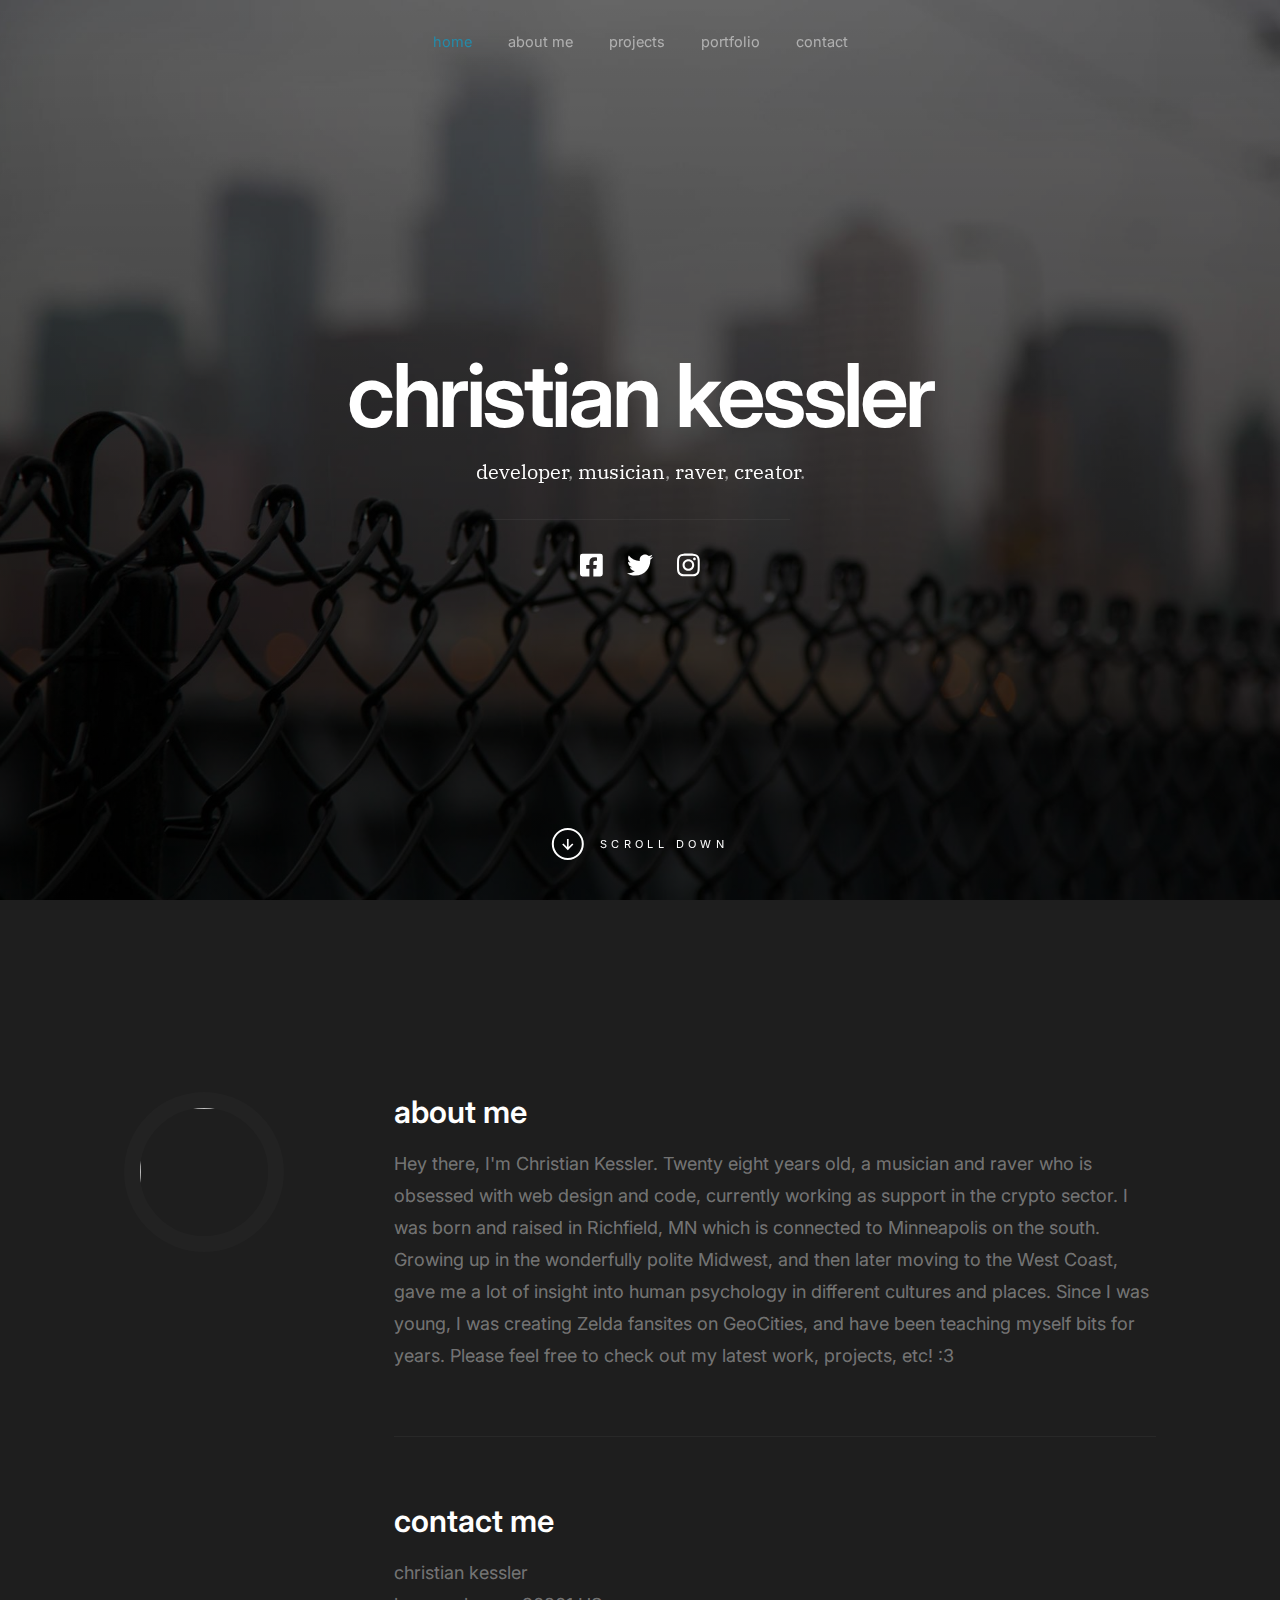
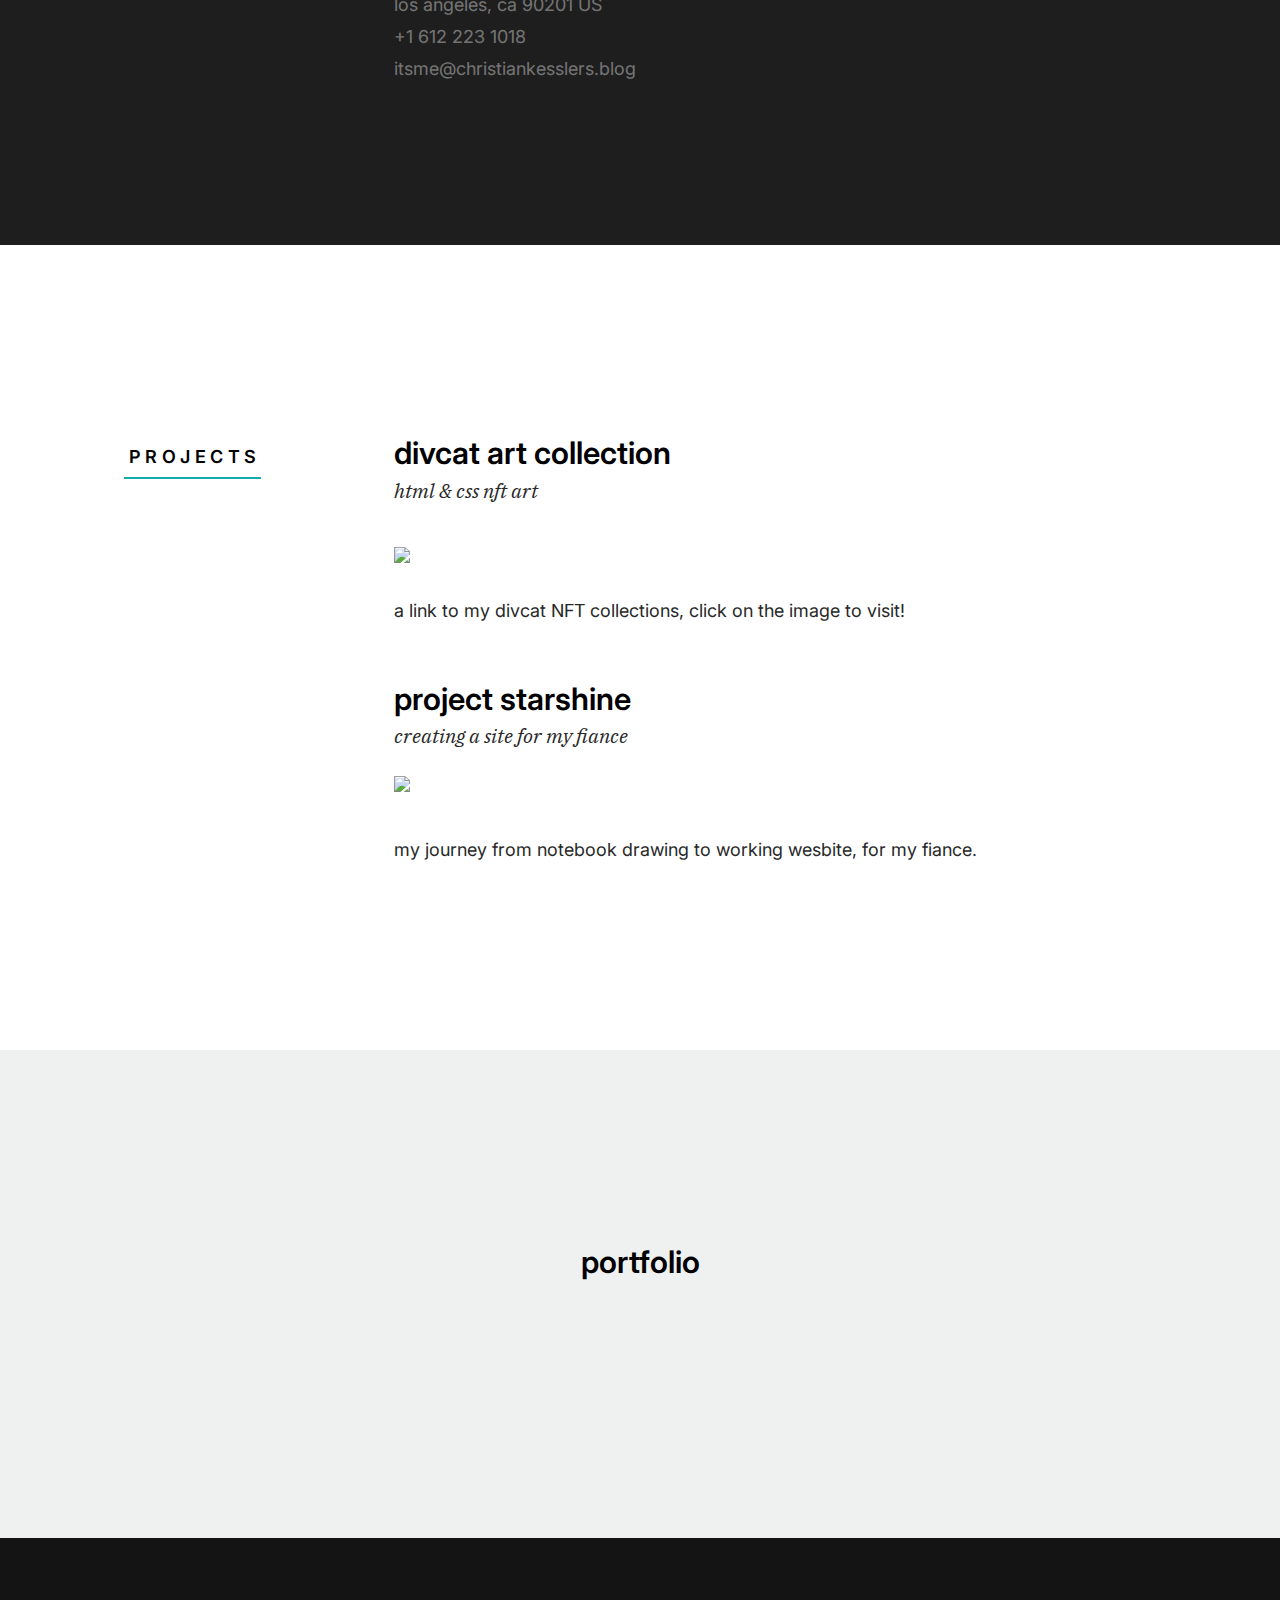
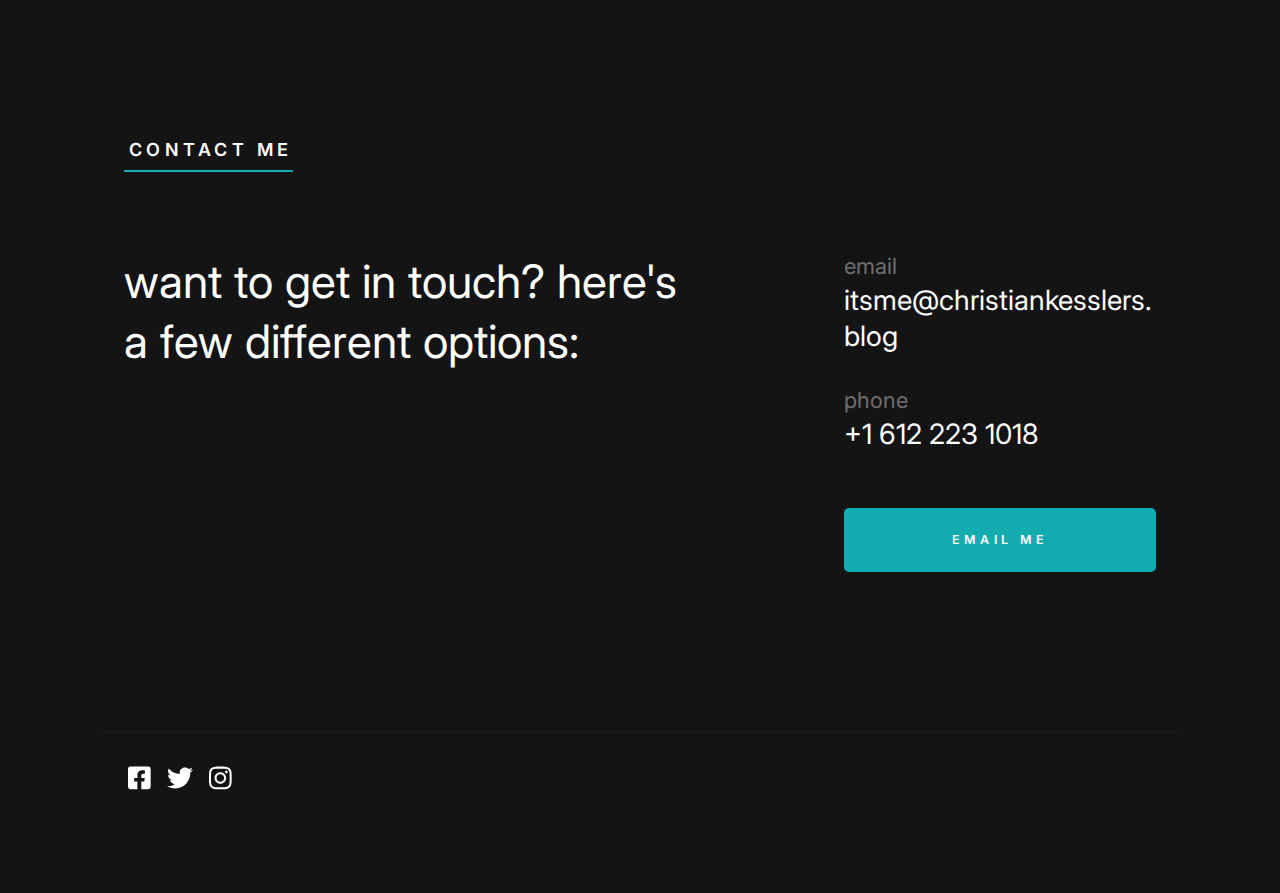
==== index.html @ df06712c "General Updates" ====
<!DOCTYPE html>
<html class="no-js" lang="en">
<head>

    <meta charset="utf-8">
    <title>christian kessler's blog</title>
    <meta name="description" content="my portfolio, projects, art & more">
    <meta name="author" content="Christian Vance Kessler">
    <meta name="viewport" content="width=device-width, initial-scale=1">

    <link rel="stylesheet" href="css/styles.css">
    <link rel="stylesheet" href="css/vendor.css">

    <script defer src="js/vendor/fontawesome/all.min.js"></script>

    <link rel="apple-touch-icon" sizes="180x180" href="apple-touch-icon.png">

    <link rel="manifest" href="site.webmanifest">

</head>

<body id="top" class="ss-preload">


    <div id="preloader">
        <div id="loader"></div>
    </div>


<!-- header-->
    <header class="s-header">
        <div class="row s-header__nav-wrap">
            <nav class="s-header__nav">
                <ul>
                    <li class="current"><a class="smoothscroll" href="#hero">home</a></li>
                    <li><a class="smoothscroll" href="#about">about me</a></li>
                    <li><a class="smoothscroll" href="#resume">projects</a></li>
                    <li><a class="smoothscroll" href="#portfolio">portfolio</a></li>
                    <li><a class="smoothscroll" href="#contact">contact</a></li>
                </ul>
            </nav>
        </div> 
        <!-- end row -->
        
        <a class="s-header__menu-toggle" href="#0" title="Menu">
            <span class="s-header__menu-icon"></span>
        </a>
    </header> 
    <!-- end s-header -->


    <!-- hero -->
    <section id="hero" class="s-hero target-section">

        <div class="s-hero__bg rellax" data-rellax-speed="-7"></div>

        <div class="row s-hero__content">
            <div class="column">

                <div class="s-hero__content-about">

                    <h1>christian kessler</h1>

                    <h3>
                    <span>developer</span>, <span>musician</span>, <span>raver</span>, <span>creator</span>.               </h3>

                    <div class="s-hero__content-social">
                        <a href="http://facebook.com/christiankessler/"><i class="fab fa-facebook-square" aria-hidden="true"></i></a>
                        <a href="http://twitter.com/christianvance/"><i class="fab fa-twitter" aria-hidden="true"></i></a>
                        <a href="http://instagram.com/richfieldraver/"><i class="fab fa-instagram" aria-hidden="true"></i></a>
                        
</i></a>                   
                     </div>
                </div> 
<!-- end s-hero__content-about -->

            </div>
        </div> 
        
<!-- s-hero__content -->

        <div class="s-hero__scroll">
            <a href="#about" class="s-hero__scroll-link smoothscroll">
                <span class="scroll-arrow">
                    <svg xmlns="http://www.w3.org/2000/svg" width="24" height="24" viewBox="0 0 24 24" style="fill:rgba(0, 0, 0, 1);transform:;-ms-filter:"><path d="M18.707 12.707L17.293 11.293 13 15.586 13 6 11 6 11 15.586 6.707 11.293 5.293 12.707 12 19.414z"></path></svg>
                </span>
                <span class="scroll-text">Scroll Down</span>
            </a>
        </div> 
        
<!-- s-hero__scroll -->

    </section> 
    
<!-- end s-hero -->


<!-- about -->
    <section id="about" class="s-about target-section">

        <div class="row">
            <div class="column large-3 tab-12">
                <img class="s-about__pic" src="https://raw.githubusercontent.com/christiankesslers/christiankesslers.github.io/main/images/me.jpg" alt="">
            </div>
            <div class="column large-9 tab-12 s-about__content">
                <h3>about me</h3>
                <p>
                Hey there, I'm Christian Kessler. Twenty eight years old, a musician and raver who 
                    is obsessed with web design and code, currently working as support in the crypto
                    sector. I was born and raised in Richfield, MN which is connected to Minneapolis
                    on the south. Growing up in the wonderfully polite Midwest, and then later moving
                    to the West Coast, gave me a lot of insight into human psychology in different cultures
                    and places. Since I was young, I was creating Zelda fansites on GeoCities, and have been
                    teaching myself bits for years. Please feel free to check out my latest work, projects, etc! :3
                </p>

                <hr>

                <div class="row s-about__content-bottom">
                    <div class="column w-1000-stack">
                        <h3>contact me</h3>
    
                        <p>
                        christian kessler <br>
                        los angeles, ca 90201 US <br>
                        <a href="tel:+16122231018">+1 612 223 1018</a> <br>
                        <a href="mailto:itsme@christiankesslers.blog">itsme@christiankesslers.blog</a>
                        </p>
                        
                    </div>
                </div>
            </div>
        </div> <!-- end row -->

    </section> <!-- end s-about -->


    <!-- resume
    ================================================== -->
    <section id="resume" class="s-resume target-section">
        
        <div class="row s-resume__section">
            <div class="column large-3 tab-12">
                <h3 class="section-header-allcaps">projects</h3>
            </div>
            <div class="column large-9 tab-12">
                <div class="resume-block">

                    <div class="resume-block__header">
                        <h4 class="h3">divcat art collection</h4>
                        <p class="resume-block__header-meta">
                            <span>html & css nft art</span> 
                        </p>
                    </div>

                    <p>
                    <a href="https://tell.ie/Christia8249664/5Wx8BeOwJSKY"><img
                            src="https://raw.githubusercontent.com/christiankesslers/christiankesslers.github.io/main/images/project_nftcollection.png" /></a>
                    <p>a link to my divcat NFT collections, click on the image to visit!
                    </p>
                    </p>

                </div> <!-- end resume-block -->

                <div class="resume-block">

                    <div class="resume-block__header">
                        <h4 class="h3">project starshine</h4>
                        <p class="resume-block__header-meta">
                            <span>creating a site for my fiance</span> 
                        </p>
                    </div>

                    <a href="https://christiankesslersblog.wordpress.com/2022/01/06/new-project-starshine-art/"><img
                            src="https://raw.githubusercontent.com/christiankesslers/christiankesslers.github.io/main/images/rainbowexample.png" /></a>
                    <p>my journey from notebook drawing to working wesbite, for my fiance.
                    </p>

                </div> <!-- end resume-block -->
            </div>

            </div>
        </div> <!-- s-resume__section -->

    </section> <!-- end s-resume -->


    <!-- portfolio
    ================================================== -->
    <section id="portfolio" class="s-portfolio target-section">

        <div class="row s-portfolio__header">
            <div class="column large-12">
                <h3>portfolio</h3>
            </div>
        </div>

        <div class="row collapse block-large-1-4 block-medium-1-3 block-tab-1-2 block-500-stack folio-list">

            <div class="column folio-item">
                <a href="#modal-01" class="folio-item__thumb">
                    <img src="https://raw.githubusercontent.com/christiankesslers/christiankesslers.github.io/main/images/project_nftcollection.png" 
                         srcset="https://raw.githubusercontent.com/christiankesslers/christiankesslers.github.io/main/images/project_nftcollection.png 1x, 
                                 https://raw.githubusercontent.com/christiankesslers/christiankesslers.github.io/main/images/project_nftcollection.png 2x" alt="">
                </a>
            </div> <!-- end folio-item -->

            <div class="column folio-item">
                <a href="#modal-02" class="folio-item__thumb">
                    <img src="https://raw.githubusercontent.com/christiankesslers/christiankesslers.github.io/main/images/rainbowexample.png" 
                         srcset="https://raw.githubusercontent.com/christiankesslers/christiankesslers.github.io/main/images/rainbowexample.png 1x, 
                                 https://raw.githubusercontent.com/christiankesslers/christiankesslers.github.io/main/images/rainbowexample.png 2x" alt="">
                </a>
            </div>
             <!-- end folio-item -->

        </div> 
        <!-- end folio-list -->


        <!-- Modal Templates Popup -->

        <div id="modal-01" hidden>
            <div class="modal-popup">
                <img src="https://raw.githubusercontent.com/christiankesslers/christiankesslers.github.io/main/images/project_nftcollection.png" alt="" />
    
                <div class="modal-popup__desc">
                    <h5>divcat 'pandora'</h5>
                    <p>very first of the divcat series!</p>
                    <ul class="modal-popup__cat">
                        <li>rarible</li>
                        <li>atomic hub</li>
                    </ul>
                </div>
    
                <a href="https://www.behance.net/" class="modal-popup__details">Project link</a>
            </div>
        </div> <!-- end modal -->

        <div id="modal-02" hidden>
            <div class="modal-popup">
                <img src="https://raw.githubusercontent.com/christiankesslers/christiankesslers.github.io/main/images/rainbowexample.jpg" alt="" />
    
                <div class="modal-popup__desc">
                    <h5>project starshine</h5>
                    <p>helping my fiance start a site for her many artistic ventures.</p>
                    <ul class="modal-popup__cat">
                        <li>design</li>
                        <li>creation</li>
                        <li>example</li>
                    </ul>
                </div>
    
                <a href="https://www.behance.net/" class="modal-popup__details">Project link</a>
            </div>
        </div> 

        <!-- end modal -->


    </section> 
    
    <!-- end s-portfolio -->

    <section id="contact" class="s-contact target-section">

        <div class="row s-contact__header">
            <div class="column large-12">
                <h3 class="section-header-allcaps">contact me</h3>
            </div>
        </div>

        <div class="row s-contact__content">

            <div class="column large-7 medium-12">

                <h4 class="huge-text">
                want to get in touch? here's a few different options:
                </h4>

            </div>

            <div class="column large-4 medium-12">

                <div class="row contact-infos">
                    <div class="column large-12 medium-6 tab-12">
                        <div class="contact-block">
                            <h5 class="contact-block__header">
                                email
                            </h5>
                            <p class="contact-block__content">
                                <a class="mailtoui" href="mailto:itsme@christiankesslers.blog">itsme@christiankesslers.blog</a>
                            </p>
                        </div> 
<!-- end contact-block -->

                    </div>
                    <div class="column large-12 medium-6 tab-12">
                        <div class="contact-block">
                            <h5 class="contact-block__header">
                                phone
                            </h5>
                            <p class="contact-block__content">
                                <a href="tel:+1975432345">+1 612 223 1018</a>
                            </p>
                        </div> 
            <!-- end contact-block -->
                    </div>

                    <div class="column large-12">
                        <a href="mailt0:admin@christiankesslers.blog" class="mailtoui btn btn--primary h-full-width">email me</a>
                    </div>
                </div> 
                <!-- end contact-infos -->

            </div>
        </div> 
        <!-- s-contact__content -->

    </section> 
    <!-- end s-contact -->

    <footer class="s-footer">
        <div class="row">
            <div class="column large-4 medium-6 w-1000-stack s-footer__social-block">
                <ul class="s-footer__social">
                    <li><a href="http://facebook.com/christiankessler/"><i class="fab fa-facebook-square" aria-hidden="true"></i></a></li>
                    <li><a href="https://twitter.com/ChristianVance"><i class="fab fa-twitter" aria-hidden="true"></i></a></li>
                    <li><a href="https://instagram.com/RichfieldRaver/"><i class="fab fa-instagram" aria-hidden="true"></i></a></li>
                                    </ul>
            </div>

        <div class="ss-go-top">
            <a class="smoothscroll" title="Back to Top" href="#top">
                <svg xmlns="http://www.w3.org/2000/svg" viewBox="0 0 24 24"><path d="M6 4h12v2H6zm5 10v6h2v-6h5l-6-6-6 6z"/></svg>
             </a>
        </div> 
        
        <!-- end ss-go-top -->

    </footer>

    <script src="js/plugins.js"></script>
    <script src="js/main.js"></script>

</body>

</html>
---- css/styles.css ----
/* ===================================================================
 * # settings and variables
 *
 * ------------------------------------------------------------------- */

/* ------------------------------------------------------------------- 
 * ## fonts
 * ------------------------------------------------------------------- */
@import url("https://fonts.googleapis.com/css2?family=IBM+Plex+Serif:ital,wght@0,300;0,400;0,500;0,600;0,700;1,200;1,300;1,400;1,500;1,600&family=Inter:wght@300;400;500;600;700&display=swap");
:root {
    --font-1: "Inter", sans-serif;
    --font-2: "IBM Plex Serif", serif;
    /* monospace
     */
    --font-mono: Consolas, "Andale Mono", Courier, "Courier New", monospace;
}

/* ------------------------------------------------------------------- 
 * ## colors
 * ------------------------------------------------------------------- */
:root {
    /* color-1(#11ABB0)
     * color-2(#F06000)
     */
    --color-1: hsla(182, 82%, 38%, 1);
    --color-2: rgb(36, 139, 170);

    /* theme color variations
     */
    --color-1-lighter: hsla(182, 82%, 58%, 1);
    --color-1-light  : hsla(182, 82%, 48%, 1);
    --color-1-dark   : hsla(182, 82%, 28%, 1);
    --color-1-darker : hsla(182, 82%, 18%, 1);
    --color-2-lighter: hsla(24, 100%, 67%, 1);
    --color-2-light  : hsla(24, 100%, 57%, 1);
    --color-2-dark   : hsla(24, 100%, 37%, 1);
    --color-2-darker : hsla(24, 100%, 27%, 1);

    /* feedback colors
     * color-error(#ffd1d2), color-success(#c8e675), 
     * color-info(#d7ecfb), color-notice(#fff099)
     */
    --color-error          : hsla(359, 100%, 91%, 1);
    --color-success        : hsla(76, 69%, 68%, 1);
    --color-info           : hsla(205, 82%, 91%, 1);
    --color-notice         : hsla(51, 100%, 80%, 1);
    --color-error-content  : hsla(359, 50%, 50%, 1);
    --color-success-content: hsla(76, 29%, 28%, 1);
    --color-info-content   : hsla(205, 32%, 31%, 1);
    --color-notice-content : hsla(51, 30%, 30%, 1);

    /* shades 
     * generated using 
     * Tint & Shade Generator 
     * (https://maketintsandshades.com/)
     */
    --color-black  : #000000;
    --color-gray-19: #0a0a0a;
    --color-gray-18: #141414;
    --color-gray-17: #1e1e1e;
    --color-gray-16: #282828;
    --color-gray-15: #323333;
    --color-gray-14: #3b3d3d;
    --color-gray-13: #454747;
    --color-gray-12: #4f5151;
    --color-gray-11: #595b5b;
    --color-gray-10: #636565;
    --color-gray-9 : #737474;
    --color-gray-8 : #828484;
    --color-gray-7 : #929393;
    --color-gray-6 : #a1a3a3;
    --color-gray-5 : #b1b2b2;
    --color-gray-4 : #c1c1c1;
    --color-gray-3 : #d0d1d1;
    --color-gray-2 : #e0e0e0;
    --color-gray-1 : #eff0f0;
    --color-white  : #ffffff;

    /* text
     */
    --color-text       : var(--color-gray-16);
    --color-text-dark  : var(--color-black);
    --color-text-light : var(--color-gray-7);
    --color-placeholder: var(--color-gray-7);

    /* buttons
     */
    --color-btn                   : var(--color-gray-3);
    --color-btn-text              : var(--color-black);
    --color-btn-hover             : var(--color-black);
    --color-btn-hover-text        : var(--color-white);
    --color-btn-primary           : var(--color-1);
    --color-btn-primary-text      : var(--color-white);
    --color-btn-primary-hover     : var(--color-2);
    --color-btn-primary-hover-text: var(--color-white);
    --color-btn-stroke            : var(--color-black);
    --color-btn-stroke-text       : var(--color-black);
    --color-btn-stroke-hover      : var(--color-black);
    --color-btn-stroke-hover-text : var(--color-white);

    /* others
     */
    --color-bg     : var(--color-gray-18);
    --color-border : var(--color-gray-2);
    --border-radius: 5px;
}

/* ------------------------------------------------------------------- 
 * ## vertical spacing and typescale
 * ------------------------------------------------------------------- */
:root {

    /* spacing
     * base font size: 18px 
     * vertical space unit : 32px
     */
    --base-size: 62.5%;
    --base-font-size: 1.8rem;
    --space: 3.2rem;

    /* vertical spacing 
     */
    --vspace-0_125: calc(0.125 * var(--space));
    --vspace-0_25 : calc(0.25 * var(--space));
    --vspace-0_5  : calc(0.5 * var(--space));
    --vspace-0_75 : calc(0.75 * var(--space));
    --vspace-0_875: calc(0.875 * var(--space));
    --vspace-1    : calc(var(--space));
    --vspace-1_25 : calc(1.25 * var(--space));
    --vspace-1_5  : calc(1.5 * var(--space));
    --vspace-1_75 : calc(1.75 * var(--space));
    --vspace-2    : calc(2 * var(--space));
    --vspace-2_5  : calc(2.5 * var(--space));
    --vspace-3    : calc(3 * var(--space));
    --vspace-3_5  : calc(3.5 * var(--space));
    --vspace-4    : calc(4 * var(--space));
    --vspace-4_5  : calc(4.5 * var(--space));
    --vspace-5    : calc(5 * var(--space));

    /* type scale
     * ratio 1:2 | base: 18px
     * -------------------------------------------------------
     *
     * --text-display-3 = (77.40px)
     * --text-display-2 = (64.50px)
     * --text-display-1 = (53.75px)
     * --text-xxxl      = (44.79px)
     * --text-xxl       = (37.32px)
     * --text-xl        = (31.10px)
     * --text-lg        = (25.92px)
     * --text-md        = (21.60px)
     * --text-size      = (18.00px) BASE
     * --text-sm        = (15.00px)
     * --text-xs        = (12.50px)
     *
     * -------------------------------------------------------
     */
    --text-scale-ratio: 1.2;
    --text-size       : var(--base-font-size);
    --text-xs         : calc((var(--text-size) / var(--text-scale-ratio)) / var(--text-scale-ratio));
    --text-sm         : calc(var(--text-xs) * var(--text-scale-ratio));
    --text-md         : calc(var(--text-sm) * var(--text-scale-ratio) * var(--text-scale-ratio));
    --text-lg         : calc(var(--text-md) * var(--text-scale-ratio));
    --text-xl         : calc(var(--text-lg) * var(--text-scale-ratio));
    --text-xxl        : calc(var(--text-xl) * var(--text-scale-ratio));
    --text-xxxl       : calc(var(--text-xxl) * var(--text-scale-ratio));
    --text-display-1  : calc(var(--text-xxxl) * var(--text-scale-ratio));
    --text-display-2  : calc(var(--text-display-1) * var(--text-scale-ratio));
    --text-display-3  : calc(var(--text-display-2) * var(--text-scale-ratio));

    /* default button height
     */
    --vspace-btn: var(--vspace-2);
}

/* on mobile devices below 600px
 */
@media screen and (max-width: 600px) {
    :root {
        --base-font-size: 1.6rem;
        --space: 2.8rem;
    }
}

/* ------------------------------------------------------------------- 
 * ## grid variables
 * ------------------------------------------------------------------- */
:root {

    /* widths for rows and containers
     */
    --width-full    : 100%;
    --width-max     : 1080px;
    --width-wide    : 1400px;
    --width-wider   : 1600px;
    --width-widest  : 1800px;
    --width-narrow  : 800px;
    --width-narrower: 600px;
    --width-grid-max: var(--width-max);

    /* gutters
     */
    --gutter-lg : 2.4rem;
    --gutter-md : 2rem;
    --gutter-mob: 1rem;
}


/* ==========================================================================
 * # normalize
 * normalize.css v8.0.1 | MIT License |
 * github.com/necolas/normalize.css
 *
 * -------------------------------------------------------------------------- */

/* ------------------------------------------------------------------- 
 * ## document
 * ------------------------------------------------------------------- */

/* 1. Correct the line height in all browsers.
 * 2. Prevent adjustments of font size after orientation changes in iOS.*/

html {
    line-height: 1.15;
    /* 1 */
    -webkit-text-size-adjust: 100%;
    /* 2 */
}

/* ------------------------------------------------------------------- 
 * ## sections
 * ------------------------------------------------------------------- */

/* Remove the margin in all browsers. */

body {
    margin: 0;
}

/* Render the `main` element consistently in IE. */

main {
    display: block;
}

/* Correct the font size and margin on `h1` elements within `section` and
 * `article` contexts in Chrome, Firefox, and Safari. */

h1 {
    font-size: 2em;
    margin: 0.67em 0;
}

/* ------------------------------------------------------------------- 
 * ## grouping
 * ------------------------------------------------------------------- */

hr {
    -webkit-box-sizing: content-box;
    box-sizing: content-box;
    /* 1 */
    height: 0;
    /* 1 */
    overflow: visible;
    /* 2 */
}

/* 1. Correct the inheritance and scaling of font size in all browsers.
 * 2. Correct the odd `em` font sizing in all browsers. */

pre {
    font-family: monospace, monospace;
    /* 1 */
    font-size: 1em;
    /* 2 */
}

/* ------------------------------------------------------------------- 
 * ## text-level semantics
 * ------------------------------------------------------------------- */

/* Remove the gray background on active links in IE 10. */

a {
    background-color: transparent;
}

/* 1. Remove the bottom border in Chrome 57-
 * 2. Add the correct text decoration in Chrome, Edge, IE, Opera, and Safari. */

abbr[title] {
    border-bottom: none;
    /* 1 */
    text-decoration: underline;
    /* 2 */
    -webkit-text-decoration: underline dotted;
    text-decoration: underline dotted;
    /* 2 */
}

/* Add the correct font weight in Chrome, Edge, and Safari. */

b, strong {
    font-weight: bolder;
}

/* 1. Correct the inheritance and scaling of font size in all browsers.
 * 2. Correct the odd `em` font sizing in all browsers. */

code, kbd, samp {
    font-family: monospace, monospace;
    /* 1 */
    font-size: 1em;
    /* 2 */
}

/* Add the correct font size in all browsers. */

small {
    font-size: 80%;
}

/* Prevent `sub` and `sup` elements from affecting the line height in
 * all browsers. */

sub, sup {
    font-size: 75%;
    line-height: 0;
    position: relative;
    vertical-align: baseline;
}

sub {
    bottom: -0.25em;
}

sup {
    top: -0.5em;
}

/* ------------------------------------------------------------------- 
 * ## embedded content
 * ------------------------------------------------------------------- */

/* Remove the border on images inside links in IE 10. */

img {
    border-style: none;
}

/* ------------------------------------------------------------------- 
 * ## forms
 * ------------------------------------------------------------------- */

/* 1. Change the font styles in all browsers.
 * 2. Remove the margin in Firefox and Safari. */

button, input, optgroup, select, textarea {
    font-family: inherit;
    /* 1 */
    font-size: 100%;
    /* 1 */
    line-height: 1.15;
    /* 1 */
    margin: 0;
    /* 2 */
}

/* Show the overflow in IE.
 * 1. Show the overflow in Edge. */

button, input {
    /* 1 */
    overflow: visible;
}

/* Remove the inheritance of text transform in Edge, Firefox, and IE.
 * 1. Remove the inheritance of text transform in Firefox. */

button, select {
    /* 1 */
    text-transform: none;
}

/* Correct the inability to style clickable types in iOS and Safari. */

button, [type="button"], [type="reset"], [type="submit"] {
    -webkit-appearance: button;
}

/* Remove the inner border and padding in Firefox. */

button::-moz-focus-inner, [type="button"]::-moz-focus-inner, [type="reset"]::-moz-focus-inner, [type="submit"]::-moz-focus-inner {
    border-style: none;
    padding: 0;
}

/* Restore the focus styles unset by the previous rule. */

button:-moz-focusring, [type="button"]:-moz-focusring, [type="reset"]:-moz-focusring, [type="submit"]:-moz-focusring {
    outline: 1px dotted ButtonText;
}

/* Correct the padding in Firefox. */

fieldset {
    padding: 0.35em 0.75em 0.625em;
}

/* 1. Correct the text wrapping in Edge and IE.
 * 2. Correct the color inheritance from `fieldset` elements in IE.
 * 3. Remove the padding so developers are not caught out when they zero out
 *    `fieldset` elements in all browsers. */

legend {
    -webkit-box-sizing: border-box;
    box-sizing: border-box;
    /* 1 */
    color: inherit;
    /* 2 */
    display: table;
    /* 1 */
    max-width: 100%;
    /* 1 */
    padding: 0;
    /* 3 */
    white-space: normal;
    /* 1 */
}

/* Add the correct vertical alignment in Chrome, Firefox, and Opera. */

progress {
    vertical-align: baseline;
}

/* Remove the default vertical scrollbar in IE 10+. */

textarea {
    overflow: auto;
}

/* 1. Add the correct box sizing in IE 10.
 * 2. Remove the padding in IE 10. */

[type="checkbox"], [type="radio"] {
    -webkit-box-sizing: border-box;
    box-sizing: border-box;
    /* 1 */
    padding: 0;
    /* 2 */
}

/* Correct the cursor style of increment and decrement buttons in Chrome. */

[type="number"]::-webkit-inner-spin-button, [type="number"]::-webkit-outer-spin-button {
    height: auto;
}

/* 1. Correct the odd appearance in Chrome and Safari.
 * 2. Correct the outline style in Safari. */

[type="search"] {
    -webkit-appearance: textfield;
    /* 1 */
    outline-offset: -2px;
    /* 2 */
}

/* Remove the inner padding in Chrome and Safari on macOS. */

[type="search"]::-webkit-search-decoration {
    -webkit-appearance: none;
}

/* 1. Correct the inability to style clickable types in iOS and Safari.
 * 2. Change font properties to `inherit` in Safari. */

::-webkit-file-upload-button {
    -webkit-appearance: button;
    /* 1 */
    font: inherit;
    /* 2 */
}

/* ------------------------------------------------------------------- 
 * ## interactive
 * ------------------------------------------------------------------- */

/* Add the correct display in Edge, IE 10+, and Firefox. */

details {
    display: block;
}

/* Add the correct display in all browsers. */

summary {
    display: list-item;
}

/* ------------------------------------------------------------------- 
 * ## misc
 * ------------------------------------------------------------------- */

/* Add the correct display in IE 10+. */

template {
    display: none;
}

/* Add the correct display in IE 10. */

[hidden] {
    display: none;
}


/* ===================================================================
 * # basic/base setup styles
 *
 * ------------------------------------------------------------------- */
html {
    font-size: 62.5%;
    -webkit-box-sizing: border-box;
    box-sizing: border-box;
}

*, *::before, *::after {
    -webkit-box-sizing: inherit;
    box-sizing: inherit;
}

body {
    font-weight: normal;
    line-height: 1;
    word-wrap: break-word;
    -moz-font-smoothing: grayscale;
    -moz-osx-font-smoothing: grayscale;
    -webkit-font-smoothing: antialiased;
    -webkit-overflow-scrolling: touch;
    -webkit-text-size-adjust: none;
}

/* ------------------------------------------------------------------- 
 * ## media
 * ------------------------------------------------------------------- */
svg, img, video embed, iframe, object {
    max-width: 100%;
    height: auto;
}

/* ------------------------------------------------------------------- 
 * ## typography resets
 * ------------------------------------------------------------------- */
div, dl, dt, dd, ul, ol, li, h1, h2, h3, h4, h5, h6, pre, form, p, blockquote, th, td {
    margin: 0;
    padding: 0;
}

p {
    font-size: inherit;
    text-rendering: optimizeLegibility;
}

em, i {
    font-style: italic;
    line-height: inherit;
}

strong, b {
    font-weight: bold;
    line-height: inherit;
}

small {
    font-size: 60%;
    line-height: inherit;
}

ol, ul {
    list-style: none;
}

li {
    display: block;
}

/* ------------------------------------------------------------------- 
 * ## links
 * ------------------------------------------------------------------- */
a {
    text-decoration: none;
    line-height: inherit;
}

a img {
    border: none;
}

/* ------------------------------------------------------------------- 
 * ## inputs
 * ------------------------------------------------------------------- */
fieldset {
    margin: 0;
    padding: 0;
}

input[type="email"], 
input[type="number"], 
input[type="search"], 
input[type="text"], 
input[type="tel"], 
input[type="url"], 
input[type="password"], textarea {
    -webkit-appearance: none;
    -moz-appearance: none;
    appearance: none;
}

/* rows
 * ------------------------------------- */
.row {
    width: 92%;
    max-width: var(--width-grid-max);
    margin: 0 auto;
    display: -ms-flexbox;
    display: -webkit-box;
    display: flex;
    -ms-flex-flow: row wrap;
    -webkit-box-orient: horizontal;
    -webkit-box-direction: normal;
    flex-flow: row wrap;
}

.row .row {
    width: auto;
    max-width: none;
    margin-left: calc(var(--gutter-lg) * -1);
    margin-right: calc(var(--gutter-lg) * -1);
}

/* columns
 * -------------------------------------- */
.column {
    -ms-flex: 1 1 0%;
    -webkit-box-flex: 1;
    flex: 1 1 0%;
    padding: 0 var(--gutter-lg);
}

.collapse>.column, .column.collapse {
    padding: 0;
}

/* flex row containers utility classes
 */
.row.row-wrap {
    -ms-flex-wrap: wrap;
    flex-wrap: wrap;
}

.row.row-nowrap {
    -ms-flex-wrap: none;
    flex-wrap: nowrap;
}

.row.row-y-top {
    -ms-flex-align: start;
    -webkit-box-align: start;
    align-items: flex-start;
}

.row.row-y-bottom {
    -ms-flex-align: end;
    -webkit-box-align: end;
    align-items: flex-end;
}

.row.row-y-center {
    -ms-flex-align: center;
    -webkit-box-align: center;
    align-items: center;
}

.row.row-stretch {
    -ms-flex-align: stretch;
    -webkit-box-align: stretch;
    align-items: stretch;
}

.row.row-baseline {
    -ms-flex-align: baseline;
    -webkit-box-align: baseline;
    align-items: baseline;
}

.row.row-x-left {
    -ms-flex-pack: start;
    -webkit-box-pack: start;
    justify-content: flex-start;
}

.row.row-x-right {
    -ms-flex-pack: end;
    -webkit-box-pack: end;
    justify-content: flex-end;
}

.row.row-x-center {
    -ms-flex-pack: center;
    -webkit-box-pack: center;
    justify-content: center;
}

/* flex item utility alignment classes
 */
.align-center {
    margin: auto;
    -webkit-align-self: center;
    -ms-flex-item-align: center;
    -ms-grid-row-align: center;
    align-self: center;
}

.align-left {
    margin-right: auto;
    -webkit-align-self: center;
    -ms-flex-item-align: center;
    -ms-grid-row-align: center;
    align-self: center;
}

.align-right {
    margin-left: auto;
    -webkit-align-self: center;
    -ms-flex-item-align: center;
    -ms-grid-row-align: center;
    align-self: center;
}

.align-x-center {
    margin-right: auto;
    margin-left: auto;
}

.align-x-left {
    margin-right: auto;
}

.align-x-right {
    margin-left: auto;
}

.align-y-center {
    -webkit-align-self: center;
    -ms-flex-item-align: center;
    -ms-grid-row-align: center;
    align-self: center;
}

.align-y-top {
    -webkit-align-self: flex-start;
    -ms-flex-item-align: start;
    align-self: flex-start;
}

.align-y-bottom {
    -webkit-align-self: flex-end;
    -ms-flex-item-align: end;
    align-self: flex-end;
}

/* large screen column widths 
 */
.large-1 {
    -ms-flex: 0 0 8.33333%;
    -webkit-box-flex: 0;
    flex: 0 0 8.33333%;
    max-width: 8.33333%;
}

.large-2 {
    -ms-flex: 0 0 16.66667%;
    -webkit-box-flex: 0;
    flex: 0 0 16.66667%;
    max-width: 16.66667%;
}

.large-3 {
    -ms-flex: 0 0 25%;
    -webkit-box-flex: 0;
    flex: 0 0 25%;
    max-width: 25%;
}

.large-4 {
    -ms-flex: 0 0 33.33333%;
    -webkit-box-flex: 0;
    flex: 0 0 33.33333%;
    max-width: 33.33333%;
}

.large-5 {
    -ms-flex: 0 0 41.66667%;
    -webkit-box-flex: 0;
    flex: 0 0 41.66667%;
    max-width: 41.66667%;
}

.large-6 {
    -ms-flex: 0 0 50%;
    -webkit-box-flex: 0;
    flex: 0 0 50%;
    max-width: 50%;
}

.large-7 {
    -ms-flex: 0 0 58.33333%;
    -webkit-box-flex: 0;
    flex: 0 0 58.33333%;
    max-width: 58.33333%;
}

.large-8 {
    -ms-flex: 0 0 66.66667%;
    -webkit-box-flex: 0;
    flex: 0 0 66.66667%;
    max-width: 66.66667%;
}

.large-9 {
    -ms-flex: 0 0 75%;
    -webkit-box-flex: 0;
    flex: 0 0 75%;
    max-width: 75%;
}

.large-10 {
    -ms-flex: 0 0 83.33333%;
    -webkit-box-flex: 0;
    flex: 0 0 83.33333%;
    max-width: 83.33333%;
}

.large-11 {
    -ms-flex: 0 0 91.66667%;
    -webkit-box-flex: 0;
    flex: 0 0 91.66667%;
    max-width: 91.66667%;
}

.large-12 {
    -ms-flex: 0 0 100%;
    -webkit-box-flex: 0;
    flex: 0 0 100%;
    max-width: 100%;
}

/* ------------------------------------------------------------------- 
 * ## medium screen devices
 * ------------------------------------------------------------------- */
@media screen and (max-width: 1200px) {
    .row .row {
        margin-left: calc(var(--gutter-md) * -1);
        margin-right: calc(var(--gutter-md) * -1);
    }
    .column {
        padding: 0 var(--gutter-md);
    }
    .medium-1 {
        -ms-flex: 0 0 8.33333%;
        -webkit-box-flex: 0;
        flex: 0 0 8.33333%;
        max-width: 8.33333%;
    }
    .medium-2 {
        -ms-flex: 0 0 16.66667%;
        -webkit-box-flex: 0;
        flex: 0 0 16.66667%;
        max-width: 16.66667%;
    }
    .medium-3 {
        -ms-flex: 0 0 25%;
        -webkit-box-flex: 0;
        flex: 0 0 25%;
        max-width: 25%;
    }
    .medium-4 {
        -ms-flex: 0 0 33.33333%;
        -webkit-box-flex: 0;
        flex: 0 0 33.33333%;
        max-width: 33.33333%;
    }
    .medium-5 {
        -ms-flex: 0 0 41.66667%;
        -webkit-box-flex: 0;
        flex: 0 0 41.66667%;
        max-width: 41.66667%;
    }
    .medium-6 {
        -ms-flex: 0 0 50%;
        -webkit-box-flex: 0;
        flex: 0 0 50%;
        max-width: 50%;
    }
    .medium-7 {
        -ms-flex: 0 0 58.33333%;
        -webkit-box-flex: 0;
        flex: 0 0 58.33333%;
        max-width: 58.33333%;
    }
    .medium-8 {
        -ms-flex: 0 0 66.66667%;
        -webkit-box-flex: 0;
        flex: 0 0 66.66667%;
        max-width: 66.66667%;
    }
    .medium-9 {
        -ms-flex: 0 0 75%;
        -webkit-box-flex: 0;
        flex: 0 0 75%;
        max-width: 75%;
    }
    .medium-10 {
        -ms-flex: 0 0 83.33333%;
        -webkit-box-flex: 0;
        flex: 0 0 83.33333%;
        max-width: 83.33333%;
    }
    .medium-11 {
        -ms-flex: 0 0 91.66667%;
        -webkit-box-flex: 0;
        flex: 0 0 91.66667%;
        max-width: 91.66667%;
    }
    .medium-12 {
        -ms-flex: 0 0 100%;
        -webkit-box-flex: 0;
        flex: 0 0 100%;
        max-width: 100%;
    }
}

/* ------------------------------------------------------------------- 
 * ## tablets
 * ------------------------------------------------------------------- */
@media screen and (max-width: 800px) {
    .row {
        width: 90%;
    }
    .tab-1 {
        -ms-flex: 0 0 8.33333%;
        -webkit-box-flex: 0;
        flex: 0 0 8.33333%;
        max-width: 8.33333%;
    }
    .tab-2 {
        -ms-flex: 0 0 16.66667%;
        -webkit-box-flex: 0;
        flex: 0 0 16.66667%;
        max-width: 16.66667%;
    }
    .tab-3 {
        -ms-flex: 0 0 25%;
        -webkit-box-flex: 0;
        flex: 0 0 25%;
        max-width: 25%;
    }
    .tab-4 {
        -ms-flex: 0 0 33.33333%;
        -webkit-box-flex: 0;
        flex: 0 0 33.33333%;
        max-width: 33.33333%;
    }
    .tab-5 {
        -ms-flex: 0 0 41.66667%;
        -webkit-box-flex: 0;
        flex: 0 0 41.66667%;
        max-width: 41.66667%;
    }
    .tab-6 {
        -ms-flex: 0 0 50%;
        -webkit-box-flex: 0;
        flex: 0 0 50%;
        max-width: 50%;
    }
    .tab-7 {
        -ms-flex: 0 0 58.33333%;
        -webkit-box-flex: 0;
        flex: 0 0 58.33333%;
        max-width: 58.33333%;
    }
    .tab-8 {
        -ms-flex: 0 0 66.66667%;
        -webkit-box-flex: 0;
        flex: 0 0 66.66667%;
        max-width: 66.66667%;
    }
    .tab-9 {
        -ms-flex: 0 0 75%;
        -webkit-box-flex: 0;
        flex: 0 0 75%;
        max-width: 75%;
    }
    .tab-10 {
        -ms-flex: 0 0 83.33333%;
        -webkit-box-flex: 0;
        flex: 0 0 83.33333%;
        max-width: 83.33333%;
    }
    .tab-11 {
        -ms-flex: 0 0 91.66667%;
        -webkit-box-flex: 0;
        flex: 0 0 91.66667%;
        max-width: 91.66667%;
    }
    .tab-12 {
        -ms-flex: 0 0 100%;
        -webkit-box-flex: 0;
        flex: 0 0 100%;
        max-width: 100%;
    }
    .hide-on-tablet {
        display: none;
    }
}

/* ------------------------------------------------------------------- 
 * ## mobile devices
 * ------------------------------------------------------------------- */
@media screen and (max-width: 600px) {
    .row {
        width: 100%;
        padding-left: 6vw;
        padding-right: 6vw;
    }
    .row .row {
        margin-left: calc(var(--gutter-mob) * -1);
        margin-right: calc(var(--gutter-mob) * -1);
        padding-left: 0;
        padding-right: 0;
    }
    .column {
        padding: 0 var(--gutter-mob);
    }
    .mob-1 {
        -ms-flex: 0 0 8.33333%;
        -webkit-box-flex: 0;
        flex: 0 0 8.33333%;
        max-width: 8.33333%;
    }
    .mob-2 {
        -ms-flex: 0 0 16.66667%;
        -webkit-box-flex: 0;
        flex: 0 0 16.66667%;
        max-width: 16.66667%;
    }
    .mob-3 {
        -ms-flex: 0 0 25%;
        -webkit-box-flex: 0;
        flex: 0 0 25%;
        max-width: 25%;
    }
    .mob-4 {
        -ms-flex: 0 0 33.33333%;
        -webkit-box-flex: 0;
        flex: 0 0 33.33333%;
        max-width: 33.33333%;
    }
    .mob-5 {
        -ms-flex: 0 0 41.66667%;
        -webkit-box-flex: 0;
        flex: 0 0 41.66667%;
        max-width: 41.66667%;
    }
    .mob-6 {
        -ms-flex: 0 0 50%;
        -webkit-box-flex: 0;
        flex: 0 0 50%;
        max-width: 50%;
    }
    .mob-7 {
        -ms-flex: 0 0 58.33333%;
        -webkit-box-flex: 0;
        flex: 0 0 58.33333%;
        max-width: 58.33333%;
    }
    .mob-8 {
        -ms-flex: 0 0 66.66667%;
        -webkit-box-flex: 0;
        flex: 0 0 66.66667%;
        max-width: 66.66667%;
    }
    .mob-9 {
        -ms-flex: 0 0 75%;
        -webkit-box-flex: 0;
        flex: 0 0 75%;
        max-width: 75%;
    }
    .mob-10 {
        -ms-flex: 0 0 83.33333%;
        -webkit-box-flex: 0;
        flex: 0 0 83.33333%;
        max-width: 83.33333%;
    }
    .mob-11 {
        -ms-flex: 0 0 91.66667%;
        -webkit-box-flex: 0;
        flex: 0 0 91.66667%;
        max-width: 91.66667%;
    }
    .mob-12 {
        -ms-flex: 0 0 100%;
        -webkit-box-flex: 0;
        flex: 0 0 100%;
        max-width: 100%;
    }
    .hide-on-mobile {
        display: none;
    }
}

/* ------------------------------------------------------------------- 
 * ## small mobile devices <= 400px
 * ------------------------------------------------------------------- */
@media screen and (max-width: 400px) {
    .row .row {
        margin-left: 0;
        margin-right: 0;
    }
    .column {
        -ms-flex: 0 0 100%;
        -webkit-box-flex: 0;
        flex: 0 0 100%;
        max-width: 100%;
        margin-left: 0;
        margin-right: 0;
        padding: 0;
    }
    .hide-on-mobile-small {
        display: none;
    }
}


/* ===================================================================
 * # block grids
 *
 * -------------------------------------------------------------------
 * Equally-sized columns define at parent/row level.
 * ------------------------------------------------------------------- */
.block-large-1-8>.column {
    -ms-flex: 0 0 12.5%;
    -webkit-box-flex: 0;
    flex: 0 0 12.5%;
    max-width: 12.5%;
}

.block-large-1-6>.column {
    -ms-flex: 0 0 16.66667%;
    -webkit-box-flex: 0;
    flex: 0 0 16.66667%;
    max-width: 16.66667%;
}

.block-large-1-5>.column {
    -ms-flex: 0 0 20%;
    -webkit-box-flex: 0;
    flex: 0 0 20%;
    max-width: 20%;
}

.block-large-1-4>.column {
    -ms-flex: 0 0 25%;
    -webkit-box-flex: 0;
    flex: 0 0 25%;
    max-width: 25%;
}

.block-large-1-3>.column {
    -ms-flex: 0 0 33.33333%;
    -webkit-box-flex: 0;
    flex: 0 0 33.33333%;
    max-width: 33.33333%;
}

.block-large-1-2>.column {
    -ms-flex: 0 0 50%;
    -webkit-box-flex: 0;
    flex: 0 0 50%;
    max-width: 50%;
}

.block-large-full>.column {
    -ms-flex: 0 0 100%;
    -webkit-box-flex: 0;
    flex: 0 0 100%;
    max-width: 100%;
}

/* ------------------------------------------------------------------- 
 * ## block grids - medium screen devices
 * ------------------------------------------------------------------- */
@media screen and (max-width: 1200px) {
    .block-medium-1-8>.column {
        -ms-flex: 0 0 12.5%;
        -webkit-box-flex: 0;
        flex: 0 0 12.5%;
        max-width: 12.5%;
    }
    .block-medium-1-6>.column {
        -ms-flex: 0 0 16.66667%;
        -webkit-box-flex: 0;
        flex: 0 0 16.66667%;
        max-width: 16.66667%;
    }
    .block-medium-1-5>.column {
        -ms-flex: 0 0 20%;
        -webkit-box-flex: 0;
        flex: 0 0 20%;
        max-width: 20%;
    }
    .block-medium-1-4>.column {
        -ms-flex: 0 0 25%;
        -webkit-box-flex: 0;
        flex: 0 0 25%;
        max-width: 25%;
    }
    .block-medium-1-3>.column {
        -ms-flex: 0 0 33.33333%;
        -webkit-box-flex: 0;
        flex: 0 0 33.33333%;
        max-width: 33.33333%;
    }
    .block-medium-1-2>.column {
        -ms-flex: 0 0 50%;
        -webkit-box-flex: 0;
        flex: 0 0 50%;
        max-width: 50%;
    }
    .block-medium-full>.column {
        -ms-flex: 0 0 100%;
        -webkit-box-flex: 0;
        flex: 0 0 100%;
        max-width: 100%;
    }
}

/* ------------------------------------------------------------------- 
 * ## block grids - tablets
 * ------------------------------------------------------------------- */
@media screen and (max-width: 800px) {
    .block-tab-1-8>.column {
        -ms-flex: 0 0 12.5%;
        -webkit-box-flex: 0;
        flex: 0 0 12.5%;
        max-width: 12.5%;
    }
    .block-tab-1-6>.column {
        -ms-flex: 0 0 16.66667%;
        -webkit-box-flex: 0;
        flex: 0 0 16.66667%;
        max-width: 16.66667%;
    }
    .block-tab-1-5>.column {
        -ms-flex: 0 0 20%;
        -webkit-box-flex: 0;
        flex: 0 0 20%;
        max-width: 20%;
    }
    .block-tab-1-4>.column {
        -ms-flex: 0 0 25%;
        -webkit-box-flex: 0;
        flex: 0 0 25%;
        max-width: 25%;
    }
    .block-tab-1-3>.column {
        -ms-flex: 0 0 33.33333%;
        -webkit-box-flex: 0;
        flex: 0 0 33.33333%;
        max-width: 33.33333%;
    }
    .block-tab-1-2>.column {
        -ms-flex: 0 0 50%;
        -webkit-box-flex: 0;
        flex: 0 0 50%;
        max-width: 50%;
    }
    .block-tab-full>.column {
        -ms-flex: 0 0 100%;
        -webkit-box-flex: 0;
        flex: 0 0 100%;
        max-width: 100%;
    }
}

/* ------------------------------------------------------------------- 
 * ## block grids - mobile devices
 * ------------------------------------------------------------------- */
@media screen and (max-width: 600px) {
    .block-mob-1-8>.column {
        -ms-flex: 0 0 12.5%;
        -webkit-box-flex: 0;
        flex: 0 0 12.5%;
        max-width: 12.5%;
    }
    .block-mob-1-6>.column {
        -ms-flex: 0 0 16.66667%;
        -webkit-box-flex: 0;
        flex: 0 0 16.66667%;
        max-width: 16.66667%;
    }
    .block-mob-1-5>.column {
        -ms-flex: 0 0 20%;
        -webkit-box-flex: 0;
        flex: 0 0 20%;
        max-width: 20%;
    }
    .block-mob-1-4>.column {
        -ms-flex: 0 0 25%;
        -webkit-box-flex: 0;
        flex: 0 0 25%;
        max-width: 25%;
    }
    .block-mob-1-3>.column {
        -ms-flex: 0 0 33.33333%;
        -webkit-box-flex: 0;
        flex: 0 0 33.33333%;
        max-width: 33.33333%;
    }
    .block-mob-1-2>.column {
        -ms-flex: 0 0 50%;
        -webkit-box-flex: 0;
        flex: 0 0 50%;
        max-width: 50%;
    }
    .block-mob-full>.column {
        -ms-flex: 0 0 100%;
        -webkit-box-flex: 0;
        flex: 0 0 100%;
        max-width: 100%;
    }
}

/* ------------------------------------------------------------------- 
 * ## block grids - small mobile devices <= 400px
 * ------------------------------------------------------------------- */
@media screen and (max-width: 400px) {
    .stack>.column {
        -ms-flex: 0 0 100%;
        -webkit-box-flex: 0;
        flex: 0 0 100%;
        max-width: 100%;
        margin-left: 0;
        margin-right: 0;
        padding: 0;
    }
}


/* ===================================================================
 * # MISC 
 *
 * ------------------------------------------------------------------- */
.h-group:after {
    content: "";
    display: table;
    clear: both;
}

/* misc helper classes
 */
.is-hidden {
    display: none;
}

.is-invisible {
    visibility: hidden;
}

.h-screen-reader-text {
    clip: rect(1px, 1px, 1px, 1px);
    -webkit-clip-path: inset(50%);
    clip-path: inset(50%);
    height: 1px;
    width: 1px;
    margin: -1px;
    overflow: hidden;
    padding: 0;
    border: 0;
    position: absolute;
}

.h-antialiased {
    -webkit-font-smoothing: antialiased;
    -moz-osx-font-smoothing: grayscale;
}

.h-overflow-hidden {
    overflow: hidden;
}

.h-remove-top {
    margin-top: 0;
}

.h-remove-bottom {
    margin-bottom: 0;
}

.h-add-half-bottom {
    margin-bottom: var(--vspace-0_5) !important;
}

.h-add-bottom {
    margin-bottom: var(--vspace-1) !important;
}

.h-no-border {
    border: none;
}

.h-full-width {
    width: 100%;
}

.h-text-center {
    text-align: center;
}

.h-text-left {
    text-align: left;
}

.h-text-right {
    text-align: right;
}

.h-pull-left {
    float: left;
}

.h-pull-right {
    float: right;
}


/* ===================================================================
 * # custom grid, block grid STACK breakpoints
 *
 * ------------------------------------------------------------------- */
@media screen and (max-width: 1000px) {
    .w-1000-stack, .block-1000-stack>.column {
        -ms-flex: 0 0 100%;
        -webkit-box-flex: 0;
        flex: 0 0 100%;
        max-width: 100%;
    }
}

@media screen and (max-width: 700px) {
    .w-700-stack, .block-700-stack>.column {
        -ms-flex: 0 0 100%;
        -webkit-box-flex: 0;
        flex: 0 0 100%;
        max-width: 100%;
    }
}

@media screen and (max-width: 500px) {
    .w-500-stack, .block-500-stack>.column {
        -ms-flex: 0 0 100%;
        -webkit-box-flex: 0;
        flex: 0 0 100%;
        max-width: 100%;
    }
}

/* ===================================================================
 * # base style overrides 
 *
 * ------------------------------------------------------------------- */
html {
    font-size: var(--base-size);
}

html, body {
    height: 100%;
}

body {
    background: var(--color-bg);
    font-family: var(--font-1);
    font-size: var(--text-size);
    font-style: normal;
    font-weight: normal;
    line-height: var(--vspace-1);
    color: var(--color-text);
    margin: 0;
    padding: 0;
}

/* ------------------------------------------------------------------- 
 * ## links
 * ------------------------------------------------------------------- */
a {
    color: var(--color-1);
    -webkit-transition: all 0.3s ease-in-out;
    transition: all 0.3s ease-in-out;
}

a:hover, a:focus, a:active {
    color: var(--color-2);
}

a:hover, a:active {
    outline: 0;
}


/* ===================================================================
 * # typography & general theme styles
 * 
 * ------------------------------------------------------------------- */

/* type scale - ratio 1:2 | base: 18px
 * -------------------------------------------------------------------
 * --text-display-3 = (65.00px)
 * --text-display-2 = (55.00px)
 * --text-display-1 = (40.00px)
 * --text-xxxl      = (36.00px)
 * --text-xxl       = (30.00px)
 * --text-xl        = (26.00px)
 * --text-lg        = (20.00px)
 * --text-md        = (16.00px)
 * --text-size      = (14.00px) BASE
 * --text-sm        = (12.00px)
 * --text-xs        = (10.00px)
 * -------------------------------------------------------------------- */
h1, h2, h3, h4, h5, h6, 
.h1, .h2, .h3, .h4, .h5, .h6 {
    font-family: var(--font-1);
    font-weight: 600;
    font-style: normal;
    color: var(--color-text-dark);
    -webkit-font-variant-ligatures: common-ligatures;
    font-variant-ligatures: common-ligatures;
    text-rendering: optimizeLegibility;
}

h1, .h1 {
    margin-top: var(--vspace-3);
    margin-bottom: var(--vspace-0_75);
}

h2, .h2, h3, .h3, h4, .h4 {
    margin-top: var(--vspace-2_5);
    margin-bottom: var(--vspace-0_5);
}

h5, .h5, h6, .h6 {
    margin-top: var(--vspace-1_5);
    margin-bottom: var(--vspace-0_5);
}

h1, .h1 {
    font-size: var(--text-display-1);
    line-height: calc(var(--vspace-1_75) + var(--vspace-0_125));
    letter-spacing: -.015em;
}

@media screen and (max-width: 600px) {
    h1, .h1 {
        font-size: var(--text-xxxl);
        line-height: var(--vspace-1_75);
    }
}

h2, .h2 {
    font-size: var(--text-xxl);
    line-height: calc(var(--vspace-1_25) + var(--vspace-0_125));
    letter-spacing: -.01em;
}

h3, .h3 {
    font-size: var(--text-xl);
    line-height: var(--vspace-1_25);
}

h4, .h4 {
    font-size: var(--text-lg);
    line-height: var(--vspace-1);
}

h5, .h5 {
    font-size: var(--text-md);
    line-height: calc(0.875 * var(--space));
}

h6, .h6 {
    font-size: var(--text-sm);
    font-weight: 700;
    line-height: var(--vspace-0_75);
    text-transform: uppercase;
    letter-spacing: .2em;
}

.lead, .attention-getter {
    font-weight: 300;
    font-size: var(--text-md);
    line-height: calc(1.125 * var(--space));
    color: var(--color-text-dark);
}

@media screen and (max-width: 400px) {
    .lead, .attention-getter {
        font-size: calc(var(--text-size) * 1.0556);
    }
}

figure img, p img {
    margin: 0;
    vertical-align: bottom;
}

em, i, strong, b {
    font-size: inherit;
    line-height: inherit;
}

em, i {
    font-family: var(--font-1);
    font-style: italic;
}

strong, b {
    font-family: var(--font-1);
    font-weight: 600;
    color: var(--color-text-dark);
}

small {
    font-size: var(--text-sm);
    font-weight: 500;
    line-height: var(--vspace-0_5);
}

blockquote {
    margin: 0 0 var(--vspace-1) 0;
    padding: var(--vspace-1) var(--vspace-1_5);
    border-left: 4px solid black;
    position: relative;
}

@media screen and (max-width: 400px) {
    blockquote {
        padding: var(--vspace-0_75) var(--vspace-0_75);
    }
}

blockquote p {
    font-family: var(--font-2);
    font-size: var(--text-lg);
    font-weight: 400;
    font-style: normal;
    line-height: var(--vspace-1_25);
    color: var(--color-text-dark);
    padding: 0;
}

blockquote cite {
    display: block;
    font-family: var(--font-1);
    font-weight: 400;
    font-size: var(--text-sm);
    line-height: var(--vspace-0_75);
    font-style: normal;
}

blockquote cite:before {
    content: "\2014 \0020";
}

blockquote cite, blockquote cite a, blockquote cite a:visited {
    color: var(--color-text-light);
    border: none;
}

figure {
    display: block;
    margin-left: 0;
    margin-right: 0;
}

figure img+figcaption {
    margin-top: var(--vspace-1);
}

figcaption {
    font-size: var(--text-sm);
    text-align: center;
    margin-bottom: 0;
}

var, kbd, samp, code, pre {
    font-family: var(--font-mono);
}

pre {
    padding: var(--vspace-0_75) var(--vspace-1) var(--vspace-1);
    background: var(--color-gray-1);
    overflow-x: auto;
}

code {
    font-size: var(--text-sm);
    line-height: 1.6rem;
    margin: 0 .2rem;
    padding: calc(((var(--vspace-1) - 1.6rem) / 2) - .1rem) calc(.8rem - .1rem);
    white-space: nowrap;
    background: var(--color-gray-1);
    border: 1px solid var(--color-gray-3);
    color: var(--color-text);
    border-radius: 3px;
}

pre>code {
    display: block;
    white-space: pre;
    line-height: var(--vspace-1);
    padding: 0;
    margin: 0;
    border: none;
}

del {
    text-decoration: line-through;
}

abbr {
    font-family: var(--font-1);
    font-weight: 400;
    font-variant: small-caps;
    text-transform: lowercase;
    letter-spacing: .1em;
}

abbr[title], dfn[title] {
    border-bottom: 1px dotted;
    cursor: help;
    text-decoration: none;
}

mark {
    background: var(--color-notice);
    color: var(--color-black);
}

hr {
    border: solid var(--color-border);
    border-width: .1rem 0 0;
    clear: both;
    margin: var(--vspace-2) 0 calc(var(--vspace-2) - .1rem);
    height: 0;
}

hr.fancy {
    border: none;
    margin: var(--vspace-2) 0;
    height: var(--vspace-1);
    text-align: center;
}

hr.fancy::before {
    content: "*****";
    letter-spacing: .3em;
}

/* ------------------------------------------------------------------- 
 * ## Lists
 * ------------------------------------------------------------------- */
ol {
    list-style: decimal;
}

ul {
    list-style: disc;
}

li {
    display: list-item;
}

ol, ul {
    margin-left: 1.6rem;
}

ul li {
    padding-left: .4rem;
}

ul ul, ul ol, ol ol, ol ul {
    margin: 1.6rem 0 1.6rem 1.6rem;
}

ul.disc li {
    display: list-item;
    list-style: none;
    padding: 0 0 0 .8rem;
    position: relative;
}

ul.disc li::before {
    content: "";
    display: inline-block;
    width: var(--vspace-0_25);
    height: var(--vspace-0_25);
    border-radius: 50%;
    background: var(--color-1-dark);
    position: absolute;
    left: -.9em;
    top: .65em;
    vertical-align: middle;
}

dt {
    margin: 0;
    color: var(--color-1);
}

dd {
    margin: 0 0 0 2rem;
}

/* ------------------------------------------------------------------- 
 * ## responsive video container
 * ------------------------------------------------------------------- */
.video-container {
    position: relative;
    padding-bottom: 56.25%;
    height: 0;
    overflow: hidden;
}

.video-container iframe, 
.video-container object, 
.video-container embed, 
.video-container video {
    position: absolute;
    top: 0;
    left: 0;
    width: 100%;
    height: 100%;
}

/* ------------------------------------------------------------------- 
 * ## floated image 
 * ------------------------------------------------------------------- */
img.h-pull-right {
    margin: var(--vspace-0_5) 0 var(--vspace-0_5) 2.8rem;
}

img.h-pull-left {
    margin: var(--vspace-0_5) 2.8rem var(--vspace-0_5) 0;
}

/* ------------------------------------------------------------------- 
 * ## tables
 * ------------------------------------------------------------------- */
table {
    border-width: 0;
    width: 100%;
    max-width: 100%;
    font-family: var(--font-1);
    border-collapse: collapse;
}

th, td {
    padding: var(--vspace-0_5) 3.2rem calc(var(--vspace-0_5) - .1rem);
    text-align: left;
    border-bottom: 1px solid var(--color-border);
}

th {
    padding: var(--vspace-0_5) 3.2rem;
    color: var(--color-text-dark);
    font-family: var(--font-1);
    font-weight: 600;
}

th:first-child, td:first-child {
    padding-left: 0;
}

th:last-child, td:last-child {
    padding-right: 0;
}

.table-responsive {
    overflow-x: auto;
    -webkit-overflow-scrolling: touch;
}

/* ------------------------------------------------------------------- 
 * ## spacing
 * ------------------------------------------------------------------- */
fieldset, 
button, 
.btn {
    margin-bottom: var(--vspace-0_5);
}

input, 
textarea, 
select, 
pre, 
blockquote, 
figure, 
figcaption, 
table, 
p, 
ul, 
ol, 
dl, 
form, 
img, 
.video-container, 
.ss-custom-select {
    margin-bottom: var(--vspace-1);
}


/* =================================================================== 
 * # preloader
 *
 * ------------------------------------------------------------------- */
#preloader {
    position: fixed;
    top: 0;
    left: 0;
    right: 0;
    bottom: 0;
    display: -ms-flexbox;
    display: -webkit-box;
    display: flex;
    -ms-flex-flow: row wrap;
    -webkit-box-orient: horizontal;
    -webkit-box-direction: normal;
    flex-flow: row wrap;
    -ms-flex-pack: center;
    -webkit-box-pack: center;
    justify-content: center;
    -ms-flex-line-pack: center;
    align-content: center;
    background: #050505;
    z-index: 500;
    height: 100vh;
    width: 100%;
    opacity: 1;
}

.no-js #preloader, .oldie #preloader {
    display: none;
}

#loader {
    width: var(--vspace-1_5);
    height: var(--vspace-1_5);
    padding: 0;
    opacity: 1;
}

#loader:before {
    content: "";
    border-top: 4px solid rgba(255, 255, 255, 0.1);
    border-right: 4px solid rgba(255, 255, 255, 0.1);
    border-bottom: 4px solid rgba(255, 255, 255, 0.1);
    border-left: 4px solid white;
    -webkit-animation: load 1.1s infinite linear;
    animation: load 1.1s infinite linear;
    display: block;
    border-radius: 50%;
    width: var(--vspace-1_5);
    height: var(--vspace-1_5);
}

@-webkit-keyframes load {
    0% {
        -webkit-transform: rotate(0deg);
        transform: rotate(0deg);
    }
    100% {
        -webkit-transform: rotate(360deg);
        transform: rotate(360deg);
    }
}

@keyframes load {
    0% {
        -webkit-transform: rotate(0deg);
        transform: rotate(0deg);
    }
    100% {
        -webkit-transform: rotate(360deg);
        transform: rotate(360deg);
    }
}

/* ------------------------------------------------------------------- 
 * ## page loaded
 * ------------------------------------------------------------------- */
.ss-loaded #preloader {
    opacity: 0;
    visibility: hidden;
    -webkit-transition: all .6s .9s ease-in-out;
    transition: all .6s .9s ease-in-out;
}

.ss-loaded #preloader #loader {
    opacity: 0;
    -webkit-transition: opacity .6s ease-in-out;
    transition: opacity .6s ease-in-out;
}


/* ===================================================================
 * # forms 
 *
 * ------------------------------------------------------------------- */
fieldset {
    border: none;
}

input[type="email"], 
input[type="number"], 
input[type="search"], 
input[type="text"], 
input[type="tel"], 
input[type="url"], 
input[type="password"], 
textarea, 
select {
    --input-height: var(--vspace-2);
    --input-line-height: var(--vspace-1);
    --input-vpadding: calc((var(--input-height) - var(--input-line-height)) / 2);
    display: block;
    height: var(--input-height);
    padding: var(--input-vpadding) 0 calc(var(--input-vpadding) - .1rem);
    border: 0;
    outline: none;
    color: var(--color-text);
    font-family: var(--font-1);
    font-size: calc(var(--text-size) * 0.7778);
    line-height: var(--input-line-height);
    max-width: 100%;
    background: transparent;
    border-bottom: 1px solid var(--color-gray-8);
    -webkit-transition: all .3s ease-in-out;
    transition: all .3s ease-in-out;
}

.ss-custom-select {
    position: relative;
    padding: 0;
}

.ss-custom-select select {
    -webkit-appearance: none;
    -moz-appearance: none;
    appearance: none;
    text-indent: 0.01px;
    text-overflow: '';
    margin: 0;
    line-height: 3rem;
    vertical-align: middle;
}

.ss-custom-select select option {
    padding-left: 2rem;
    padding-right: 2rem;
}

.ss-custom-select select::-ms-expand {
    display: none;
}

.ss-custom-select::after {
    border-bottom: 2px solid var(--color-black);
    border-right: 2px solid var(--color-black);
    content: '';
    display: block;
    height: 8px;
    width: 8px;
    margin-top: -7px;
    pointer-events: none;
    position: absolute;
    right: 2.4rem;
    top: 50%;
    -webkit-transition: all 0.15s ease-in-out;
    transition: all 0.15s ease-in-out;
    -webkit-transform-origin: 66% 66%;
    transform-origin: 66% 66%;
    -webkit-transform: rotate(45deg);
    transform: rotate(45deg);
}

textarea {
    min-height: 25.6rem;
}

input[type="email"]:focus, 
input[type="number"]:focus, 
input[type="search"]:focus, 
input[type="text"]:focus, 
input[type="tel"]:focus, 
input[type="url"]:focus, 
input[type="password"]:focus, 
textarea:focus, 
select:focus {
    color: var(--color-black);
    border-bottom: 1px solid var(--color-1);
}

label, legend {
    font-family: var(--font-1);
    font-weight: 700;
    font-size: var(--text-sm);
    line-height: var(--vspace-0_5);
    margin-bottom: var(--vspace-0_5);
    color: var(--color-text-dark);
    display: block;
}

input[type="checkbox"], 
input[type="radio"] {
    display: inline;
}

label>.label-text {
    display: inline-block;
    margin-left: 1rem;
    font-family: var(--font-1);
    line-height: inherit;
}

label>input[type="checkbox"], 
label>input[type="radio"] {
    margin: 0;
    position: relative;
    top: .2rem;
}

/* ------------------------------------------------------------------- 
 * ## Style Placeholder Text
 * ------------------------------------------------------------------- */
::-webkit-input-placeholder {
    /* WebKit, Blink, Edge */
    color: var(--color-placeholder);
}

:-ms-input-placeholder {
    /* Internet Explorer 10-11 */
    color: var(--color-placeholder);
}

::-ms-input-placeholder {
    /* Microsoft Edge */
    color: var(--color-placeholder);
}

::placeholder {
    /* Most modern browsers support this now. */
    color: var(--color-placeholder);
}


/* ===================================================================
 * # buttons 
 *
 * ------------------------------------------------------------------- */
.btn, 
button, 
input[type="submit"], 
input[type="reset"], 
input[type="button"] {
    --btn-height: var(--vspace-btn);
    display: inline-block;
    font-family: var(--font-1);
    font-weight: 600;
    font-size: var(--text-xs);
    text-transform: uppercase;
    letter-spacing: .35em;
    height: var(--btn-height);
    line-height: calc(var(--btn-height) - .4rem);
    padding: 0 3.6rem;
    margin: 0 .4rem 1.6rem 0;
    color: var(--color-btn-text);
    text-decoration: none;
    text-align: center;
    white-space: nowrap;
    cursor: pointer;
    -webkit-transition: all .3s;
    transition: all .3s;
    -webkit-font-smoothing: antialiased;
    -moz-osx-font-smoothing: grayscale;
    border-radius: var(--border-radius);
    background-color: var(--color-btn);
    border: 0.2rem solid var(--color-btn);
}

.btn:hover, 
button:hover, 
input[type="submit"]:hover, 
input[type="reset"]:hover, 
input[type="button"]:hover, 
.btn:focus, 
button:focus, 
input[type="submit"]:focus, 
input[type="reset"]:focus, 
input[type="button"]:focus {
    background-color: var(--color-btn-hover);
    border-color: var(--color-btn-hover);
    color: var(--color-btn-hover-text);
    outline: 0;
}

/* button primary
 * ------------------------------------------------- */
.btn.btn--primary, 
button.btn--primary, 
input[type="submit"].btn--primary, 
input[type="reset"].btn--primary, 
input[type="button"].btn--primary {
    background: var(--color-btn-primary);
    border-color: var(--color-btn-primary);
    color: var(--color-btn-primary-text);
}

.btn.btn--primary:hover, 
button.btn--primary:hover, 
input[type="submit"].btn--primary:hover, 
input[type="reset"].btn--primary:hover, 
input[type="button"].btn--primary:hover, 
.btn.btn--primary:focus, 
button.btn--primary:focus, 
input[type="submit"].btn--primary:focus, 
input[type="reset"].btn--primary:focus, 
input[type="button"].btn--primary:focus {
    background: var(--color-btn-primary-hover);
    border-color: var(--color-btn-primary-hover);
    color: var(--color-btn-primary-hover-text);
}

/* button modifiers
 * ------------------------------------------------- */
.btn.h-full-width, button.h-full-width {
    width: 100%;
    margin-right: 0;
}

.btn--small, button.btn--small {
    --btn-height: calc(var(--vspace-btn) - 1.6rem);
}

.btn--medium, button.btn--medium {
    --btn-height: calc(var(--vspace-btn) + .8rem);
}

.btn--large, button.btn--large {
    --btn-height: calc(var(--vspace-btn) + 1.6rem);
}

.btn--stroke, button.btn--stroke {
    background: transparent !important;
    border: 0.2rem solid var(--color-btn-stroke);
    color: var(--color-btn-stroke-text);
}

.btn--stroke:hover, button.btn--stroke:hover {
    background: var(--color-btn-stroke-hover) !important;
    border: 0.2rem solid var(--color-btn-stroke-hover);
    color: var(--color-btn-stroke-hover-text);
}

.btn--pill, button.btn--pill {
    padding-left: 3.2rem !important;
    padding-right: 3.2rem !important;
    border-radius: 1000px !important;
}


/* =================================================================== 
 * # additional components
 *
 * ------------------------------------------------------------------- */

/* ------------------------------------------------------------------- 
 * ## additional typo styles - (_additional-typo.scss)
 * ------------------------------------------------------------------- */
.drop-cap:first-letter {
    float: left;
    font-family: var(--font-1);
    font-weight: 700;
    font-size: calc(3 * var(--space));
    line-height: 1;
    padding: 0 0.125em 0 0;
    text-transform: lowercase;
    background: transparent;
    color: var(--color-text-dark);
}

/* line definition style 
 * ----------------------------------------------- */
.lining dt, .lining dd {
    display: inline;
    margin: 0;
}

.lining dt+dt:before, .lining dd+dt:before {
    content: "\A";
    white-space: pre;
}

.lining dd+dd:before {
    content: ", ";
}

.lining dd+dd:before {
    content: ", ";
}

.lining dd:before {
    content: ": ";
    margin-left: -0.2em;
}

/* dictionary definition style 
 * ----------------------------------------------- */
.dictionary-style dt {
    display: inline;
    counter-reset: definitions;
}

.dictionary-style dt+dt:before {
    content: ", ";
    margin-left: -0.2em;
}

.dictionary-style dd {
    display: block;
    counter-increment: definitions;
}

.dictionary-style dd:before {
    content: counter(definitions, decimal) ". ";
}

/** 
 * Pull Quotes
 * -----------
 * markup:
 *
 * <figure class="pull-quote">
 *		<blockquote>
 *			<p></p>
 *		</blockquote>
 * </figure>
 *
 * --------------------------------------------------------------------- */
.pull-quote {
    position: relative;
    padding: 0;
    margin-top: 0;
    text-align: center;
    background-color: var(--color-gray-1);
}

.pull-quote blockquote {
    border: none;
    margin: 0 auto;
    max-width: 62rem;
    padding-top: var(--vspace-4);
    padding-bottom: var(--vspace-2);
    position: relative;
}

.pull-quote blockquote p {
    font-weight: 400;
    color: var(--color-text-dark);
}

.pull-quote blockquote:before {
    content: "";
    display: block;
    height: var(--vspace-1_25);
    width: var(--vspace-1_25);
    background-repeat: no-repeat;
    background: center center;
    background-size: contain;
    background-image: url(../images/icons/icon-quote.svg);
    -webkit-transform: translate3d(-50%, 0, 0);
    transform: translate3d(-50%, 0, 0);
    position: absolute;
    top: var(--vspace-1_5);
    left: 50%;
}

/** 
 * Stats Tab
 * ---------
 * markup:
 *
 * <ul class="stats-tabs">
 *		<li><a href="#">[value]<em>[name]</em></a></li>
 *	</ul>
 *
 * Extend this object into your markup.
 *
 * --------------------------------------------------------------------- */
.stats-tabs {
    padding: 0;
    margin: var(--vspace-1) 0;
}

.stats-tabs li {
    display: inline-block;
    margin: 0 1.6rem var(--vspace-0_5) 0;
    padding: 0 1.5rem 0 0;
    border-right: 1px solid var(--color-border);
}

.stats-tabs li:last-child {
    margin: 0;
    padding: 0;
    border: none;
}

.stats-tabs li a {
    display: inline-block;
    font-size: var(--text-lg);
    font-family: var(--font-1);
    font-weight: 600;
    line-height: var(--vspace-1_5);
    border: none;
    color: var(--color-black);
}

.stats-tabs li a:hover {
    color: var(--color-1);
}

.stats-tabs li a em {
    display: block;
    margin: 0;
    font-family: var(--font-1);
    font-size: var(--text-sm);
    line-height: var(--vspace-0_5);
    font-weight: normal;
    font-style: normal;
    color: var(--color-text-light);
}

/* ------------------------------------------------------------------- 
 * ## alert box
 * ------------------------------------------------------------------- */
.alert-box {
    padding: var(--vspace-0_75) 4rem var(--vspace-0_75) 3.2rem;
    margin-bottom: var(--vspace-1);
    border-radius: 4px;
    font-family: var(--font-1);
    font-weight: 500;
    font-size: var(--text-sm);
    line-height: var(--vspace-0_75);
    opacity: 1;
    visibility: visible;
    position: relative;
}

.alert-box__close {
    position: absolute;
    display: block;
    right: 1.6rem;
    top: 1.6rem;
    cursor: pointer;
    width: 12px;
    height: 12px;
}

.alert-box__close::before, 
.alert-box__close::after {
    content: '';
    position: absolute;
    display: inline-block;
    width: 2px;
    height: 12px;
    top: 0;
    left: 5px;
}

.alert-box__close::before {
    -webkit-transform: rotate(45deg);
    transform: rotate(45deg);
}

.alert-box__close::after {
    -webkit-transform: rotate(-45deg);
    transform: rotate(-45deg);
}

.alert-box--error {
    background-color: var(--color-error);
    color: var(--color-error-content);
}

.alert-box--error .alert-box__close::before, 
.alert-box--error .alert-box__close::after {
    background-color: var(--color-error-content);
}

.alert-box--success {
    background-color: var(--color-success);
    color: var(--color-success-content);
}

.alert-box--success .alert-box__close::before, 
.alert-box--success .alert-box__close::after {
    background-color: var(--color-success-content);
}

.alert-box--info {
    background-color: var(--color-info);
    color: var(--color-info-content);
}

.alert-box--info .alert-box__close::before, 
.alert-box--info .alert-box__close::after {
    background-color: var(--color-info-content);
}

.alert-box--notice {
    background-color: var(--color-notice);
    color: var(--color-notice-content);
}

.alert-box--notice .alert-box__close::before, 
.alert-box--notice .alert-box__close::after {
    background-color: var(--color-notice-content);
}

.alert-box.hideit {
    opacity: 0;
    visibility: hidden;
    -webkit-transition: all .5s;
    transition: all .5s;
}

/* -------------------------------------------------------------------
 * ## pagination 
 * ------------------------------------------------------------------- */
.pgn {
    --pgn-num-height: calc(var(--vspace-1) + .4rem);
    margin: var(--vspace-1) auto var(--vspace-1);
    text-align: center;
}

.pgn ul {
    display: inline-block;
    list-style: none;
    margin-left: 0;
    position: relative;
    padding: 0 6rem;
}

.pgn ul li {
    display: inline-block;
    margin: 0;
    padding: 0;
}

.pgn__num {
    font-family: var(--font-1);
    font-weight: 600;
    font-size: var(--text-size);
    line-height: var(--vspace-1);
    display: inline-block;
    padding: .2rem 1.2rem;
    height: var(--pgn-num-height);
    margin: .2rem .2rem;
    color: var(--color-text-dark);
    border-radius: 4px;
    -webkit-transition: all, .3s, ease-in-out;
    transition: all, .3s, ease-in-out;
}

.pgn__num:hover {
    background: var(--color-gray-18);
    color: var(--color-white);
}

.pgn .current, .pgn .current:hover {
    background-color: var(--color-gray-18);
    color: var(--color-white);
}

.pgn .inactive, .pgn .inactive:hover {
    opacity: 0.4;
    cursor: default;
}

.pgn__prev, .pgn__next {
    display: -ms-inline-flexbox;
    display: -webkit-inline-box;
    display: inline-flex;
    -ms-flex-flow: row wrap;
    -webkit-box-orient: horizontal;
    -webkit-box-direction: normal;
    flex-flow: row wrap;
    -ms-flex-pack: center;
    -webkit-box-pack: center;
    justify-content: center;
    -ms-flex-align: center;
    -webkit-box-align: center;
    align-items: center;
    height: var(--pgn-num-height);
    width: 4.8rem;
    line-height: var(--vspace-1);
    border-radius: 4px;
    padding: 0;
    margin: 0;
    opacity: 1;
    font: 0/0 a;
    text-shadow: none;
    color: transparent;
    -webkit-transition: all, .3s, ease-in-out;
    transition: all, .3s, ease-in-out;
    position: absolute;
    top: 50%;
    -webkit-transform: translate3d(0, -50%, 0);
    transform: translate3d(0, -50%, 0);
}

.pgn__prev:hover, .pgn__next:hover {
    background-color: var(--color-gray-18);
}

.pgn__prev svg, .pgn__next svg {
    height: 2.4rem;
    width: 2.4rem;
    -webkit-transition: all, .3s, ease-in-out;
    transition: all, .3s, ease-in-out;
}

.pgn__prev svg path, .pgn__next svg path {
    fill: var(--color-text-dark);
}

.pgn__prev:hover svg path, 
.pgn__prev:focus svg path, 
.pgn__next:hover svg path, 
.pgn__next:focus svg path {
    fill: white;
}

.pgn__prev {
    left: 0;
}

.pgn__next {
    right: 0;
}

.pgn__prev.inactive, 
.pgn__next.inactive {
    opacity: 0.4;
    cursor: default;
}

.pgn__prev.inactive:hover, 
.pgn__next.inactive:hover {
    background-color: transparent;
}

/* ------------------------------------------------------------------- 
 * responsive:
 * pagination
 * ------------------------------------------------------------------- */
@media screen and (max-width: 600px) {
    .pgn ul {
        padding: 0 5.2rem;
    }
}


/* ===================================================================
 * # common and reusable styles
 *
 * ------------------------------------------------------------------- */
.wide {
    max-width: var(--width-wide);
}

.narrow {
    max-width: var(--width-narrow);
}

.sticky-block {
    position: -webkit-sticky;
    position: sticky;
    top: 2rem;
}

.section-header-allcaps {
    display: inline-block;
    font-size: var(--text-size);
    line-height: var(--vspace-1_25);
    text-transform: uppercase;
    letter-spacing: .25em;
    padding-left: .25em;
    padding-bottom: .1em;
    margin-top: 0;
    margin-bottom: var(--vspace-1_5);
    position: relative;
}

.section-header-allcaps:after {
    content: "";
    display: block;
    height: 2px;
    width: 100%;
    background-color: var(--color-1);
    position: absolute;
    left: 0;
    bottom: 0;
}

/* ------------------------------------------------------------------- 
 * ## animation stuff 
 * ------------------------------------------------------------------- */
.animate-this {
    opacity: 0;
    visibility: hidden;
}

.no-js .animate-this, 
.no-cssanimations .animate-this {
    opacity: 1;
    visibility: visible;
}

.animated {
    -webkit-animation-duration: 1s;
    animation-duration: 1s;
    -webkit-animation-fill-mode: both;
    animation-fill-mode: both;
    -webkit-animation-name: fadeInUp;
    animation-name: fadeInUp;
    -webkit-animation-timing-function: cubic-bezier(0, 0.55, 0.45, 1);
    animation-timing-function: cubic-bezier(0, 0.55, 0.45, 1);
}

/* fade in up */
@-webkit-keyframes fadeInUp {
    from {
        opacity: 0;
        visibility: hidden;
        -webkit-transform: translate3d(0, 50%, 0);
        transform: translate3d(0, 50%, 0);
    }
    to {
        opacity: 1;
        visibility: visible;
        -webkit-transform: translate3d(0, 0, 0);
        transform: translate3d(0, 0, 0);
    }
}

@keyframes fadeInUp {
    from {
        opacity: 0;
        visibility: hidden;
        -webkit-transform: translate3d(0, 50%, 0);
        transform: translate3d(0, 50%, 0);
    }
    to {
        opacity: 1;
        visibility: visible;
        -webkit-transform: translate3d(0, 0, 0);
        transform: translate3d(0, 0, 0);
    }
}

/* ------------------------------------------------------------------- 
 * ## MailtoUI style overrides
 * ------------------------------------------------------------------- */
.mailtoui-modal {
    --mailtoui-modal-head-bgcolor: var(--color-gray-18);
    --mailtoui-modal-head-title-color: white;
    --mailtoui-modal-body-bgcolor: var(--color-gray-14);
    --mailtoui-button-bgcolor: var(--color-gray-16);
    --mailtoui-button-text-color: white;
    --mailtoui-button-bgcolor-hover: var(--color-2);
    --mailtoui-button-text-color-hover: white;
    --mailtoui-button-text-size: 16px;
    --mailtoui-email-address-bgcolor: var(--color-gray-10);
    --mailtoui-email-address-text-color: black;
    font-family: var(--font-1);
    background-color: #151515;
    color: white;
}

.mailtoui-modal-content {
    background-color: var(--mailtoui-modal-body-bgcolor);
    border-radius: var(--border-radius);
}

.mailtoui-modal-content button {
    font-weight: 400;
    font-size: 16px;
    margin: 0;
    padding: 0;
}

.mailtoui-modal-head {
    background-color: var(--mailtoui-modal-head-bgcolor);
}

.mailtoui-modal-title {
    font-family: var(--font-1);
    font-weight: 400;
    font-size: 16px;
    color: var(--mailtoui-modal-head-title-color);
}

.mailtoui-modal-close {
    font: 0/0 a;
    text-shadow: none;
    color: transparent;
    font-size: 32px;
    font-weight: 300;
    color: rgba(255, 255, 255, 0.5);
}

.mailtoui-modal-close:hover, .mailtoui-modal-close:focus {
    color: white;
    font-weight: 300;
}

.mailtoui-modal-body {
    background-color: var(--mailtoui-modal-body-bgcolor);
}

.mailtoui-button-text {
    font-size: var(--mailtoui-button-text-size);
    text-transform: none;
    letter-spacing: 0;
}

.mailtoui-button:focus .mailtoui-button-content {
    background-color: var(--color-2);
    color: white;
}

.mailtoui-button-content, .mailtoui-button-copy {
    background-color: var(--mailtoui-button-bgcolor);
    color: var(--mailtoui-button-text-color);
    border-radius: var(--border-radius);
    -webkit-box-shadow: none;
    box-shadow: none;
}

.mailtoui-button-content:hover, 
.mailtoui-button-content:focus, 
.mailtoui-button-copy:hover, 
.mailtoui-button-copy:focus {
    background-color: var(--mailtoui-button-bgcolor-hover);
    color: var(--mailtoui-button-text-color-hover);
}

.mailtoui-copy {
    border-radius: var(--border-radius);
    -webkit-box-shadow: none;
    box-shadow: none;
}

.mailtoui-button-icon-copy {
    line-height: var(--vspace-1);
}

.mailtoui-button-copy-clicked, 
.mailtoui-button-copy-clicked:hover, 
.mailtoui-button-copy-clicked:focus {
    background-color: #1F9D55;
    color: white;
}

.mailtoui-email-address {
    background-color: var(--mailtoui-email-address-bgcolor);
    color: var(--mailtoui-email-address-text-color);
    font-size: 16px;
    line-height: 1;
    border-radius: var(--border-radius);
}

.mailtoui-brand a {
    color: rgba(255, 255, 255, 0.4);
}

.mailtoui-brand a:hover, .mailtoui-brand a:focus {
    font-weight: 400;
    color: white;
}

/* ------------------------------------------------------------------- 
 * responsive:
 * common and reusable styles
 * ------------------------------------------------------------------- */
@media screen and (max-width: 1000px) {
    .section-header-allcaps {
        font-size: calc(var(--text-size) * 0.9444);
    }
}

@media screen and (max-width: 900px) {
    .section-header-allcaps {
        font-size: calc(var(--text-size) * 0.8889);
    }
}

@media screen and (max-width: 800px) {
    .section-header-allcaps {
        font-size: var(--text-size);
        text-align: center;
        margin-bottom: calc(2.75 * var(--space));
    }
}


/* ===================================================================
 * # site header
 *
 * ------------------------------------------------------------------- */
.s-header {
    --header-height: 6.8rem;
    z-index: 100;
    width: 100%;
    background-color: transparent;
    position: absolute;
    top: .8rem;
    left: 0;
}

.s-header__nav-wrap {
    height: var(--header-height);
    min-height: 0;
    -ms-flex-pack: center;
    -webkit-box-pack: center;
    justify-content: center;
    padding: 0 calc(var(--gutter-lg) + 1.2rem);
}

.s-header.offset {
    -webkit-transform: translateY(-100%);
    transform: translateY(-100%);
    -webkit-transition: all .5s;
    transition: all .5s;
}

.s-header.scrolling {
    -webkit-transform: translateY(0);
    transform: translateY(0);
}

.s-header.sticky {
    opacity: 0;
    visibility: hidden;
    background-color: var(--color-gray-19);
    position: fixed;
    top: 0;
    left: 0;
}

.s-header.sticky.scrolling {
    opacity: 1;
    visibility: visible;
}

/* -------------------------------------------------------------------
 * ## header nav
 * ------------------------------------------------------------------- */
.s-header__nav {
    font-family: var(--font-1);
    font-size: 1.45rem;
    font-weight: 400;
    margin: 0;
    padding: 0;
}

.s-header__nav ul {
    display: block;
    text-align: center;
    padding: 0;
    margin: 0;
}

.s-header__nav li {
    list-style: none;
    display: inline-block;
    padding: 0;
    margin: 0;
    position: relative;
}

.s-header__nav a {
    display: block;
    height: var(--header-height);
    line-height: var(--header-height);
    padding: 0 1.6rem;
    color: rgba(255, 255, 255, 0.5);
}

.s-header__nav a:hover, .s-header__nav a:focus {
    color: white;
}

.s-header__nav .current a {
    color: var(--color-2);
}

/* ------------------------------------------------------------------- 
 * ## mobile menu toggle 
 * ------------------------------------------------------------------- */
.s-header__menu-toggle {
    display: none;
    font-family: var(--font-1);
    font-size: 1.3rem;
    text-transform: uppercase;
    letter-spacing: .4rem;
    background-color: var(--color-2);
    color: white;
    width: var(--header-height);
    height: var(--header-height);
    line-height: var(--header-height);
    position: absolute;
    right: 0;
    top: 0;
}

.s-header__menu-toggle .s-header__menu-icon {
    display: block;
    width: 30px;
    height: 2px;
    margin-top: -1px;
    right: auto;
    bottom: auto;
    background-color: white;
    position: absolute;
    left: 19px;
    top: 50%;
    -webkit-transition: all .5s;
    transition: all .5s;
}

.s-header__menu-toggle .s-header__menu-icon::before, 
.s-header__menu-toggle .s-header__menu-icon::after {
    content: '';
    width: 100%;
    height: 100%;
    background-color: inherit;
    position: absolute;
    left: 0;
    -webkit-transition: all .5s;
    transition: all .5s;
}

.s-header__menu-toggle .s-header__menu-icon::before {
    top: -10px;
}

.s-header__menu-toggle .s-header__menu-icon::after {
    bottom: -10px;
}

.s-header__menu-toggle.is-clicked .s-header__menu-icon {
    background-color: rgba(255, 255, 255, 0);
    -webkit-transition: all .1s;
    transition: all .1s;
}

.s-header__menu-toggle.is-clicked .s-header__menu-icon::before, 
.s-header__menu-toggle.is-clicked .s-header__menu-icon::after {
    background-color: white;
}

.s-header__menu-toggle.is-clicked .s-header__menu-icon::before {
    top: 0;
    -webkit-transform: rotate(135deg);
    transform: rotate(135deg);
}

.s-header__menu-toggle.is-clicked .s-header__menu-icon::after {
    bottom: 0;
    -webkit-transform: rotate(225deg);
    transform: rotate(225deg);
}

/* ------------------------------------------------------------------- 
 * responsive:
 * header
 * ------------------------------------------------------------------- */
@media screen and (max-width: 800px) {
    .s-header {
        top: 0;
    }
    .s-header .row {
        display: block;
        width: 100%;
        padding: 0;
    }
    .s-header__nav-wrap, .s-header__nav {
        background-color: #050505;
    }
    .s-header__nav-wrap {
        -webkit-transform: scaleY(0);
        transform: scaleY(0);
        -webkit-transform-origin: top center;
        transform-origin: top center;
        width: 100%;
        position: fixed;
        top: 0;
        left: 0;
    }
    .s-header__nav {
        font-size: var(--text-size);
        font-weight: 500;
        height: auto;
        width: 100%;
        padding: var(--vspace-3) 6.8rem 3.6rem;
        -webkit-transform: translateY(-2rem);
        transform: translateY(-2rem);
        opacity: 0;
        visibility: hidden;
    }
    .s-header__nav ul {
        counter-reset: ctr;
        display: block;
        text-align: left;
        margin: 0 0 var(--vspace-1_75) 0;
        border-top: 1px dotted rgba(255, 255, 255, 0.06);
    }
    .s-header__nav ul li {
        display: block;
        border-bottom: 1px dotted rgba(255, 255, 255, 0.06);
        position: relative;
    }
    .s-header__nav ul li a {
        height: auto;
        padding: var(--vspace-0_5) 0.4rem var(--vspace-0_5) 2.8rem;
        line-height: var(--vspace-1);
        color: white;
    }
    .s-header__nav ul li::before {
        content: counter(ctr, decimal-leading-zero);
        counter-increment: ctr;
        font-size: var(--text-xs);
        color: rgba(255, 255, 255, 0.18);
        position: absolute;
        top: var(--vspace-0_5);
        left: 0;
    }
    .s-header__menu-toggle {
        display: block;
    }
    .menu-is-open .s-header__nav-wrap {
        height: auto;
        min-height: var(--header-height);
        -webkit-transform: scaleY(1);
        transform: scaleY(1);
        -webkit-transition: -webkit-transform 0.5s cubic-bezier(0.215, 0.61, 0.355, 1);
        transition: -webkit-transform 0.5s cubic-bezier(0.215, 0.61, 0.355, 1);
        transition: transform 0.5s cubic-bezier(0.215, 0.61, 0.355, 1);
        transition: transform 0.5s cubic-bezier(0.215, 0.61, 0.355, 1), -webkit-transform 0.5s cubic-bezier(0.215, 0.61, 0.355, 1);
    }
    .menu-is-open .s-header__nav {
        -webkit-transform: translateY(0);
        transform: translateY(0);
        opacity: 1;
        visibility: visible;
        -webkit-transition: all 0.5s cubic-bezier(0.215, 0.61, 0.355, 1);
        transition: all 0.5s cubic-bezier(0.215, 0.61, 0.355, 1);
        -webkit-transition-delay: .5s;
        transition-delay: .5s;
    }
}

@media screen and (max-width: 400px) {
    .s-header__nav {
        padding: 6.8rem 4rem 3.6rem;
    }
}

/* -------------------------------------------------------------------
 * make sure the menu is visible on larger screens
 * ------------------------------------------------------------------- */
@media only screen and (min-width: 801px) {
    .s-header__nav {
        display: block !important;
    }
}


/* ===================================================================
 * # hero
 *
 * ------------------------------------------------------------------- */
.s-hero {
    background-color: var(--color-gray-18);
    width: 100%;
    height: 100vh;
    min-height: calc(25.5 * var(--space));
    overflow: hidden;
    position: relative;
}

.s-hero__bg {
    display: block;
    position: absolute;
    top: 0;
    left: 0;
    right: 0;
    bottom: 0;
    width: 100%;
    height: 100%;
    background-image: url(../images/header-bg-3000.jpg);
    background-repeat: no-repeat;
    background-position: center;
    background-size: cover;
}

.s-hero__bg::before {
    display: block;
    content: "";
    position: absolute;
    top: 0;
    left: 0;
    right: 0;
    bottom: 0;
    width: 100%;
    height: 100%;
    background: black;
    opacity: .5;
}

.s-hero__bg::after {
    display: block;
    content: "";
    position: absolute;
    top: 0;
    left: 0;
    right: 0;
    bottom: 0;
    width: 100%;
    height: 100%;
    background: linear-gradient(360deg, black 15%, rgba(0, 0, 0, 0) 100%);
    opacity: .4;
}

/* ------------------------------------------------------------------- 
 * ## hero content
 * ------------------------------------------------------------------- */
.s-hero__content {
    height: 100%;
    -ms-flex-align: center;
    -webkit-box-align: center;
    align-items: center;
    text-align: center;
    padding-top: 16vh;
    padding-bottom: 12vh;
    position: relative;
}

.s-hero__content h1 {
    font-size: 9.8rem;
    font-weight: 600;
    letter-spacing: -.04em;
    line-height: 1;
    color: white;
    margin-top: 0;
    margin-bottom: 0;
}

.s-hero__content h3 {
    font-family: var(--font-2);
    font-weight: 400;
    font-size: 2.4rem;
    line-height: 1.667;
    color: rgba(255, 255, 255, 0.5);
    margin-top: var(--vspace-0_5);
    margin-right: auto;
    margin-left: auto;
    padding-bottom: var(--vspace-1);
    max-width: 800px;
    position: relative;
}

.s-hero__content h3 span, .s-hero__content h3 a {
    color: white;
}

.s-hero__content h3::after {
    display: block;
    content: "";
    text-align: center;
    height: 1px;
    width: 300px;
    background-color: rgba(255, 255, 255, 0.05);
    -webkit-transform: translateX(-50%);
    transform: translateX(-50%);
    position: absolute;
    bottom: 0;
    left: 50%;
}

/* ------------------------------------------------------------------- 
 * ## hero social
 * ------------------------------------------------------------------- */
.s-hero__content-social {
    display: -ms-inline-flexbox;
    display: -webkit-inline-box;
    display: inline-flex;
    -ms-flex-flow: row wrap;
    -webkit-box-orient: horizontal;
    -webkit-box-direction: normal;
    flex-flow: row wrap;
    font-size: 2.6rem;
    line-height: 1;
    margin-top: var(--vspace-0_5);
}

.s-hero__content-social a {
    color: white;
    margin-right: var(--vspace-0_75);
}

.s-hero__content-social a:hover, 
.s-hero__content-social a:focus {
    color: var(--color-2-light);
}

.s-hero__content-social a:last-child {
    margin-right: 0;
}

/* ------------------------------------------------------------------- 
 * ## hero scrolldown
 * ------------------------------------------------------------------- */
.s-hero__scroll {
    -webkit-transform: translateX(-50%);
    transform: translateX(-50%);
    position: absolute;
    left: 50%;
    bottom: var(--vspace-1_25);
}

.s-hero__scroll-link {
    display: -ms-flexbox;
    display: -webkit-box;
    display: flex;
    -ms-flex-flow: row wrap;
    -webkit-box-orient: horizontal;
    -webkit-box-direction: normal;
    flex-flow: row wrap;
    font-family: var(--font-1);
    font-weight: 400;
    font-size: calc(var(--text-size) * 0.6111);
    line-height: var(--vspace-1);
    text-transform: uppercase;
    letter-spacing: .4em;
    color: white;
}

.s-hero__scroll-link:hover .scroll-text::after, 
.s-hero__scroll-link:focus .scroll-text::after {
    width: 100%;
}

.s-hero__scroll-link .scroll-arrow {
    display: block;
    width: var(--vspace-1);
    height: var(--vspace-1);
    margin-right: 1.6rem;
    border-radius: 50%;
    border: 2px solid white;
    position: relative;
}

.s-hero__scroll-link .scroll-arrow svg {
    height: 2rem;
    width: 2rem;
    -webkit-transform: translate3d(-50%, -50%, 0);
    transform: translate3d(-50%, -50%, 0);
    position: absolute;
    left: 50%;
    top: 50%;
}

.s-hero__scroll-link .scroll-arrow svg path {
    fill: white;
}

.s-hero__scroll-link .scroll-text {
    position: relative;
}

.s-hero__scroll-link .scroll-text::after {
    content: "";
    display: block;
    width: 0;
    height: 1px;
    background-color: white;
    -webkit-transition: all .3s ease-in-out;
    transition: all .3s ease-in-out;
    position: absolute;
    bottom: 0;
    left: 0;
}

/* -------------------------------------------------------------------
 * ## animate hero content
 * ------------------------------------------------------------------- */
.ss-preload .s-header, 
.ss-preload .s-hero {
    visibility: hidden;
    opacity: 0;
}
.ss-preload .s-hero__content {
    opacity: 0;
}
.ss-loaded .s-header,
.ss-loaded .s-hero {
    visibility: visible;
    opacity: 1;
}
.ss-loaded .s-hero__content {
    -webkit-animation-name: fadeInUp;
    animation-name: fadeInUp;
    -webkit-animation-duration: 3s;
    animation-duration: 3s;
    -webkit-animation-timing-function: cubic-bezier(0.23, 1, 0.32, 1);
    animation-timing-function: cubic-bezier(0.23, 1, 0.32, 1);
    -webkit-animation-fill-mode: both;
    animation-fill-mode: both;
}

/* ------------------------------------------------------------------- 
 * responsive:
 * hero
 * ------------------------------------------------------------------- */
@media screen and (max-width: 1600px) {
    .s-hero__content h1 {
        font-size: 9.4rem;
    }
    .s-hero__content h3 {
        font-size: 2.2rem;
    }
}

@media screen and (max-width: 1400px) {
    .s-hero__content h1 {
        font-size: 8.8rem;
    }
    .s-hero__content h3 {
        font-size: 2rem;
        max-width: 680px;
    }
}

@media screen and (max-width: 1200px) {
    .s-hero__content h1 {
        font-size: 8.4rem;
    }
    .s-hero__content h3 {
        font-size: 1.9rem;
    }
}

@media screen and (max-width: 900px) {
    .s-hero__content h1 {
        font-size: 7.6rem;
    }
    .s-hero__content h3 {
        font-size: 1.8rem;
    }
    .s-hero__content-social {
        font-size: 2.4rem;
    }
}

@media screen and (max-width: 800px) {
    .s-hero__content {
        padding-top: 12vh;
    }
    .s-hero__content h1 {
        font-size: 6.8rem;
    }
    .s-hero__content h3 {
        max-width: 600px;
    }
}

@media screen and (max-width: 700px) {
    .s-hero__content h1 {
        font-size: 6.2rem;
    }
}

@media screen and (max-width: 600px) {
    .s-hero__content h1 {
        font-size: 5.8rem;
    }
    .s-hero__content-social {
        font-size: 2.2rem;
    }
}

@media screen and (max-width: 500px) {
    .s-hero__content h1 {
        font-size: 5.2rem;
    }
}

@media screen and (max-width: 400px) {
    .s-hero__content h1 {
        font-size: 4.8rem;
    }
    .s-hero__content h3 {
        font-size: 1.7rem;
    }
    .s-hero__content h3::after {
        width: 240px;
    }
    .s-hero__content-social {
        font-size: 2rem;
    }
    .s-hero__content-social a {
        margin-right: var(--vspace-0_5);
    }
}

@media screen and (max-width: 360px) {
    .s-hero__scroll-link .scroll-arrow {
        display: none;
    }
}


/* ===================================================================
 * # about
 *
 * ------------------------------------------------------------------- */
.s-about {
    --color-border: var(--color-gray-16);
    background-color: var(--color-gray-17);
    padding-top: calc(6 * var(--space));
    padding-bottom: var(--vspace-4);
    color: rgba(255, 255, 255, 0.4);
}

.s-about h3 {
    margin-top: 0;
    color: white;
}

.s-about__pic {
    width: var(--vspace-5);
    height: var(--vspace-5);
    border: 1.6rem solid rgba(255, 255, 255, 0.02);
    border-radius: 50%;
}

.s-about__content-bottom {
    margin-top: var(--vspace-2);
}

.s-about__content-bottom a {
    color: rgba(255, 255, 255, 0.4);
}

.s-about__content-bottom a:hover, 
.s-about__content-bottom a:focus {
    color: white;
}

.s-about__content-bottom .btn--download {
    background-color: white;
    border-color: white;
    color: black;
    margin-right: 0;
}

.s-about__content-bottom .btn--download svg {
    height: 2rem;
    width: 2rem;
    vertical-align: middle;
    margin-right: 1.2rem;
    -webkit-transition: all 0.3s ease-in-out;
    transition: all 0.3s ease-in-out;
}

.s-about__content-bottom .btn--download:hover, 
.s-about__content-bottom .btn--download:focus {
    background-color: var(--color-2);
    border-color: var(--color-2);
}

.s-about__content-bottom .btn--download:hover svg path, 
.s-about__content-bottom .btn--download:focus svg path {
    fill: white;
}

/* ------------------------------------------------------------------- 
 * responsive:
 * about
 * ------------------------------------------------------------------- */
@media screen and (max-width: 1200px) {
    .s-about__pic {
        width: 30%;
        height: 30%;
        border-width: 1.4rem;
    }
}

@media screen and (max-width: 900px) {
    .s-about__pic {
        width: 30%;
        height: 30%;
        border-width: 1.2rem;
    }
}

@media screen and (max-width: 800px) {
    .s-about {
        padding-top: var(--vspace-5);
    }
    .s-about__pic {
        display: none;
    }
}

@media screen and (max-width: 600px) {
    .s-about__content-bottom .btn--download {
        margin-top: var(--vspace-0_5);
        width: 100%;
    }
}

@media screen and (max-width: 360px) {
    .s-about__content-bottom .btn--download svg {
        display: none;
    }
}


/* ===================================================================
 * # resume 
 *
 * ------------------------------------------------------------------- */
.s-resume {
    background-color: white;
    padding-top: calc(6 * var(--space));
    padding-bottom: var(--vspace-4);
}

.s-resume__section {
    border-bottom: 1px solid var(--color-border);
    padding-bottom: var(--vspace-0_75);
    margin-bottom: var(--vspace-2_5);
}

.s-resume__section:last-child {
    border-bottom: none;
    padding-bottom: 0;
    margin-bottom: 0;
}

/* ------------------------------------------------------------------- 
 * ## resume block
 * ------------------------------------------------------------------- */
.resume-block {
    margin-bottom: var(--vspace-1_75);
}

.resume-block h4 {
    line-height: 1.080;
    margin-top: 0;
    margin-bottom: var(--vspace-0_25);
}

.resume-block__header-meta {
    font-family: var(--font-2);
    font-size: calc(var(--text-size) * 1.1111);
    font-style: italic;
    margin-top: -.4rem;
    margin-bottom: var(--vspace-0_75);
}

.resume-block__header-meta span:first-child {
    margin-right: .6rem;
}

.resume-block__header-date {
    display: inline-block;
    font-family: var(--font-1);
    font-size: calc(var(--text-size) * 0.8889);
    font-size: var(--text-sm);
    font-style: normal;
    text-transform: uppercase;
    letter-spacing: .12em;
    color: var(--color-text-light);
}

.resume-block__header-date::before {
    content: "\2022";
    color: var(--color-text);
    margin-right: .2rem;
}

/* ------------------------------------------------------------------- 
 * responsive:
 * resume
 * ------------------------------------------------------------------- */
@media screen and (max-width: 800px) {
    .s-resume {
        padding-top: var(--vspace-4);
    }
    .s-resume__section .column:first-child {
        text-align: center;
    }
}


/* ===================================================================
 * # portfolio
 *
 * ------------------------------------------------------------------- */
.s-portfolio {
    background-color: var(--color-gray-1);
    padding-top: calc(6 * var(--space));
    padding-bottom: var(--vspace-5);
}

.s-portfolio h3 {
    margin-top: 0;
}

.s-portfolio__header {
    text-align: center;
}

/* ------------------------------------------------------------------- 
 * ## portfolio list
 * ------------------------------------------------------------------- */
.folio-list {
    max-width: 1180px;
    margin-top: var(--vspace-2_5);
}

.folio-item__thumb {
    display: block;
    background-color: white;
    position: relative;
    overflow: hidden;
}

.folio-item__thumb::before {
    z-index: 1;
    content: "";
    display: block;
    background-color: rgba(0, 0, 0, 0.8);
    opacity: 0;
    visibility: hidden;
    position: absolute;
    top: 0;
    left: 0;
    right: 0;
    bottom: 0;
    width: 100%;
    height: 100%;
    -webkit-transition: all, .5s;
    transition: all, .5s;
}

.folio-item__thumb::after {
    z-index: 1;
    content: "...";
    font-family: var(--font-2);
    font-weight: 300;
    font-size: 3rem;
    color: white;
    display: block;
    height: 32px;
    width: 32px;
    line-height: 32px;
    margin-left: -16px;
    margin-top: -16px;
    text-align: center;
    opacity: 0;
    visibility: hidden;
    -webkit-transform: scale(0.5);
    transform: scale(0.5);
    -webkit-transition: all, 0.5s cubic-bezier(0.215, 0.61, 0.355, 1);
    transition: all, 0.5s cubic-bezier(0.215, 0.61, 0.355, 1);
    position: absolute;
    left: 50%;
    top: 50%;
}

.folio-item img {
    display: block;
    margin: 0;
    -webkit-transition: all, .5s;
    transition: all, .5s;
}

/* on hover
 *---------------------------------------------- */
.folio-item:hover .folio-item__thumb::before {
    opacity: 1;
    visibility: visible;
}

.folio-item:hover .folio-item__thumb::after {
    opacity: 1;
    visibility: visible;
    -webkit-transform: scale(1);
    transform: scale(1);
}

.folio-item:hover .folio-item__thumb img {
    -webkit-transform: scale(1.05);
    transform: scale(1.05);
}

/* ------------------------------------------------------------------- 
 * ## modal popup
 * ------------------------------------------------------------------- */
.modal-popup {
    max-width: 680px;
    background-color: white;
    font-size: calc(var(--text-size) * 0.9444);
    line-height: 1.647;
    overflow-y: auto;
    position: relative;
}

.modal-popup img {
    margin-bottom: var(--vspace-0_5);
}

.modal-popup h5 {
    margin-top: 0;
}

.modal-popup__desc {
    padding: 0 4rem 1.2rem;
}

.modal-popup__cat {
    list-style: none;
    margin-left: 0;
    font-size: var(--text-sm);
    line-height: var(--vspace-0_5);
    color: var(--color-text-light);
    padding-left: calc(0.875 * var(--space));
    position: relative;
}

.modal-popup__cat::before {
    content: "";
    display: block;
    height: calc(0.625 * var(--space));
    width: calc(0.625 * var(--space));
    background-repeat: no-repeat;
    background-position: center;
    background-size: contain;
    background-image: url(../images/icons/icon-tag.svg);
    position: absolute;
    left: 0;
    top: -0.15em;
}

.modal-popup__cat li {
    display: inline;
    padding-left: 0;
}

.modal-popup__cat li::after {
    content: ", ";
}

.modal-popup__cat li:last-child::after {
    display: none;
}

.modal-popup__details {
    background-color: rgba(0, 0, 0, 0.3);
    font-size: var(--text-sm);
    line-height: calc(var(--vspace-1_5) - 2px);
    border: 1px solid rgba(255, 255, 255, 0.15);
    color: white;
    border-radius: var(--border-radius);
    padding: 0 1.4rem;
    position: absolute;
    top: var(--vspace-1_25);
    left: 4rem;
}

.modal-popup__details:hover, 
.modal-popup__details:focus {
    background-color: var(--color-1);
    border-color: var(--color-1);
    color: white;
}


/* ===================================================================
 * # CTA
 *
 * ------------------------------------------------------------------- */
.s-cta {
    background-color: var(--color-gray-1);
    padding-top: var(--vspace-2_5);
    padding-bottom: var(--vspace-3_5);
    font-weight: 400;
    font-size: var(--text-lg);
    line-height: var(--vspace-1_25);
    text-align: center;
    position: relative;
}

.s-cta .section-desc {
    margin-top: 0;
}

.s-cta::before {
    content: "";
    display: block;
    height: 1px;
    width: 20vw;
    min-width: 150px;
    background-color: var(--color-gray-3);
    -webkit-transform: translateX(-50%);
    transform: translateX(-50%);
    position: absolute;
    top: 0;
    left: 50%;
}

.cta-content {
    max-width: 800px;
}

.cta-content .btn {
    max-width: 600px;
}

/* ------------------------------------------------------------------- 
 * responsive:
 * cta
 * ------------------------------------------------------------------- */
@media screen and (max-width: 800px) {
    .s-cta {
        font-size: var(--text-md);
        line-height: var(--vspace-1);
    }
    .cta-content {
        max-width: 600px;
    }
}

@media screen and (max-width: 600px) {
    .s-cta .section-desc {
        font-size: var(--text-xl);
        line-height: var(--vspace-1_25);
    }
}

@media screen and (max-width: 400px) {
    .s-cta {
        padding-top: var(--vspace-3);
        padding-bottom: var(--vspace-3);
        font-size: var(--text-size);
    }
    .s-cta .section-desc {
        font-size: var(--text-lg);
        line-height: var(--vspace-1);
    }
}


/* ===================================================================
 * # testimonials
 *
 * ------------------------------------------------------------------- */
.s-testimonials {
    padding-top: var(--vspace-5);
    padding-bottom: var(--vspace-3_5);
    color: rgba(255, 255, 255, 0.8);
    background-color: var(--color-gray-19);
    overflow: hidden;
    position: relative;
}

.s-testimonials__bg {
    display: block;
    position: absolute;
    top: 0;
    left: 0;
    right: 0;
    bottom: 0;
    width: 100%;
    height: 100%;
    background-image: url(../images/testimonials-bg-3000.jpg);
    background-repeat: no-repeat;
    background-position: center;
    background-size: cover;
}

.s-testimonials__bg::before {
    display: block;
    content: "";
    position: absolute;
    top: 0;
    left: 0;
    right: 0;
    bottom: 0;
    width: 100%;
    height: 100%;
    background-color: var(--color-gray-19);
    opacity: .8;
}

.s-testimonials h3 {
    margin-top: 0;
    color: white;
}

.s-testimonials__header, .s-testimonials__content {
    position: relative;
}

.s-testimonials__header {
    text-align: center;
    margin-bottom: var(--vspace-2);
}

.s-testimonials__content>.column:first-child {
    min-height: 0;
    min-width: 0;
}

/* ------------------------------------------------------------------- 
 * ## swiper style overrides
 * ------------------------------------------------------------------- */
.s-testimonials .swiper-container {
    padding-bottom: var(--vspace-2_5);
}

.s-testimonials .swiper-container-horizontal .swiper-pagination-bullets .swiper-pagination-bullet {
    margin: 0 9px;
}

.s-testimonials .swiper-pagination-bullet {
    width: 6px;
    height: 6px;
    background: white;
    opacity: 0.4;
}

.s-testimonials .swiper-pagination-bullet-active {
    background: var(--color-1);
    opacity: 1;
}

/* ------------------------------------------------------------------- 
 * ## testimonial slider 
 * ------------------------------------------------------------------- */
.testimonial-slider {
    position: relative;
}

.testimonial-slider p {
    font-weight: 400;
    font-size: 1.7rem;
    line-height: var(--vspace-1);
}

.testimonial-slider__slide {
    position: relative;
}

.testimonial-slider__author {
    display: inline-block;
    min-height: var(--vspace-2);
    margin-bottom: var(--vspace-0_5);
    padding-left: 8.8rem;
    position: relative;
}

.testimonial-slider__avatar {
    width: var(--vspace-2);
    height: var(--vspace-2);
    border-radius: 100%;
    outline: none;
    position: absolute;
    top: 0;
    left: 0;
}

.testimonial-slider__cite {
    display: block;
}

.testimonial-slider__cite strong, 
.testimonial-slider__cite span {
    font-style: normal;
}

.testimonial-slider__cite strong {
    font-size: calc(var(--text-size) * 0.944);
    line-height: var(--vspace-0_5);
    color: white;
}

.testimonial-slider__cite span {
    display: block;
    font-size: calc(var(--text-size) * 0.778);
    font-weight: 300;
    line-height: var(--vspace-0_5);
    color: rgba(255, 255, 255, 0.6);
}

/* ------------------------------------------------------------------- 
 * responsive:
 * testimonials
 * ------------------------------------------------------------------- */
@media screen and (max-width: 800px) {
    .testimonial-slider__slide {
        text-align: center;
    }
}

@media screen and (max-width: 600px) {
    .testimonial-slider__author {
        padding-left: 6.8rem;
    }
}

@media screen and (max-width: 400px) {
    .testimonial-slider__author {
        padding-left: 0;
        margin-bottom: var(--vspace-0_5);
        min-height: 0;
        text-align: center;
    }
    .testimonial-slider__avatar {
        display: inline-block !important;
        margin: 0;
        position: static;
    }
}


/* ===================================================================
 * # contact
 *
 * ------------------------------------------------------------------- */
.s-contact {
    background-color: var(--color-gray-18);
    padding-top: calc(6 * var(--space));
    padding-bottom: var(--vspace-3_5);
}

.s-contact .section-header-allcaps {
    color: white;
    margin-bottom: var(--vspace-2_5);
}

.s-contact .huge-text {
    color: white;
    margin-top: 0;
    font-weight: 400;
    font-size: 4.6rem;
    line-height: 1.304;
}

.s-contact__content [class*="column"]:last-child {
    margin-left: auto;
}

/* ------------------------------------------------------------------- 
 * ## contact block
 * ------------------------------------------------------------------- */
.contact-infos .btn {
    margin-top: var(--vspace-0_75);
}

.contact-block {
    font-size: 2.8rem;
    font-weight: 400;
    line-height: 1.286;
}

.contact-block a {
    color: white;
}

.contact-block a:hover, .contact-block a:focus {
    color: var(--color-2);
}

.contact-block__header {
    font-size: 2.2rem;
    font-weight: 400;
    color: rgba(255, 255, 255, 0.4);
    margin-top: 0;
    margin-bottom: .2rem;
}

/* ------------------------------------------------------------------- 
 * responsive:
 * contact
 * ------------------------------------------------------------------- */
@media screen and (max-width: 1200px) {
    .s-contact {
        padding-bottom: var(--vspace-2);
    }
    .s-contact__content .column {
        margin: 0;
    }
    .s-contact__content>.column:first-child {
        margin-bottom: var(--vspace-2);
    }
}

@media screen and (max-width: 800px) {
    .s-contact {
        padding-top: var(--vspace-5);
    }
    .s-contact__header {
        text-align: center;
    }
    .s-contact .huge-text {
        font-size: 4.2rem;
    }
}

@media screen and (max-width: 600px) {
    .s-contact .huge-text {
        font-size: 3.4rem;
    }
    .contact-block {
        font-size: 2.6rem;
    }
    .contact-block__header {
        font-size: 1.8rem;
    }
}

@media screen and (max-width: 400px) {
    .s-contact .huge-text {
        font-size: 3.2rem;
    }
    .contact-block {
        font-size: 2.2rem;
    }
    .contact-block__header {
        font-size: 1.6rem;
    }
}

@media screen and (max-width: 360px) {
    .s-contact .huge-text {
        font-size: 3rem;
    }
}


/* ===================================================================
 * # footer
 *
 * ------------------------------------------------------------------- */
.s-footer {
    background-color: var(--color-gray-18);
    padding-top: var(--vspace-1);
    padding-bottom: var(--vspace-3);
    color: rgba(255, 255, 255, 0.2);
    position: relative;
}

.s-footer .row {
    padding-top: var(--vspace-1);
    border-top: 1px solid rgba(255, 255, 255, 0.03);
}

.s-footer a {
    color: white;
}

.s-footer a:hover, .s-footer a:focus {
    color: var(--color-2);
}

/* ------------------------------------------------------------------- 
 * ## footer social
 * ------------------------------------------------------------------- */
.s-footer__social {
    list-style: none;
    font-size: var(--text-lg);
    display: -ms-flexbox;
    display: -webkit-box;
    display: flex;
    -ms-flex-flow: row wrap;
    -webkit-box-orient: horizontal;
    -webkit-box-direction: normal;
    flex-flow: row wrap;
    margin: 0 0 0 .4rem;
    position: relative;
    top: -6%;
}

.s-footer__social a {
    color: white;
}

.s-footer__social a:focus, 
.s-footer__social a:hover {
    color: var(--color-2);
}

.s-footer__social li {
    padding-left: 0;
    margin-right: 1.6rem;
}

/* ------------------------------------------------------------------- 
 * ## copyright
 * ------------------------------------------------------------------- */
.ss-copyright {
    z-index: 2;
    -ms-flex-order: -1;
    -webkit-box-ordinal-group: 0;
    order: -1;
    margin-right: auto;
    position: relative;
}

.ss-copyright span {
    font-size: var(--text-sm);
    display: inline-block;
}

.ss-copyright span::after {
    content: "|";
    display: inline-block;
    padding: 0 .8rem 0 1rem;
    color: rgba(255, 255, 255, 0.1);
}

.ss-copyright span:last-child::after {
    display: none;
}

/* ------------------------------------------------------------------- 
 * ## go top
 * ------------------------------------------------------------------- */
.ss-go-top {
    z-index: 2;
    opacity: 0;
    visibility: hidden;
    -webkit-transform: translate(0, 200%);
    transform: translate(0, 200%);
    -webkit-transition: all 0.5s cubic-bezier(0.215, 0.61, 0.355, 1);
    transition: all 0.5s cubic-bezier(0.215, 0.61, 0.355, 1);
    position: fixed;
    bottom: 8rem;
    right: 6.4rem;
}

.ss-go-top a {
    display: -ms-flexbox;
    display: -webkit-box;
    display: flex;
    -ms-flex-align: center;
    -webkit-box-align: center;
    align-items: center;
    -ms-flex-pack: center;
    -webkit-box-pack: center;
    justify-content: center;
    text-decoration: none;
    border: 0 none;
    height: 6.4rem;
    width: 6.4rem;
    border-radius: 50%;
    background-color: #050505;
    -webkit-transition: all .3s;
    transition: all .3s;
    position: relative;
}

.ss-go-top a:hover, 
.ss-go-top a:focus {
    background-color: var(--color-1);
}

.ss-go-top svg {
    height: 2.4rem;
    width: 2.4rem;
}

.ss-go-top svg path {
    fill: white;
}

.ss-go-top.link-is-visible {
    opacity: 1;
    visibility: visible;
    -webkit-transform: translate(0, 0);
    transform: translate(0, 0);
}

/* ------------------------------------------------------------------- 
 * responsive:
 * footer
 * ------------------------------------------------------------------- */
@media screen and (max-width: 1200px) {
    .s-footer {
        padding-bottom: var(--vspace-2_5);
    }
    .ss-go-top {
        bottom: 4rem;
        right: 3.2rem;
    }
    .ss-go-top a {
        height: 6rem;
        width: 6rem;
    }
}

@media screen and (max-width: 1000px) {
    .s-footer {
        padding-bottom: var(--vspace-2);
    }
    .s-footer__social {
        margin-left: 0;
        margin-bottom: var(--vspace-0_5);
        top: 0;
    }
    .ss-copyright {
        -ms-flex-order: 0;
        -webkit-box-ordinal-group: 1;
        order: 0;
    }
}

@media screen and (max-width: 800px) {
    .ss-go-top a {
        height: 5.2rem;
        width: 5.2rem;
    }
    .ss-go-top svg {
        height: 2rem;
        width: 2rem;
    }
}

@media screen and (max-width: 600px) {
    .ss-copyright span {
        display: block;
    }
    .ss-copyright span::after {
        display: none;
    }
    .ss-go-top {
        right: 2.4rem;
    }
}

@media screen and (max-width: 500px) {
    .s-footer__social {
        font-size: var(--text-md);
    }
    .s-footer__social li {
        margin-right: 1.4rem;
    }
}
---- css/vendor.css ----
/* =================================================================== 
 *  Ceevee Vendor/Third Party CSS
 *  Template Ver. 2.0.0 
 *  01-03-2021
 *  ------------------------------------------------------------------
 *
 * TOC:
 * # PrismJS 1.20.0 
 * # Swiper 6.4.5
 * # Basiclightbox
 *
 * =================================================================== */

/* ===================================================================
 * # PrismJS 1.20.0
 *   https://prismjs.com/download.html#themes=prism-okaidia&languages=markup+css+clike+javascript+markup-templating+php 
 *   
 *   okaidia theme for JavaScript, CSS and HTML
 *   Loosely based on Monokai textmate theme by http://www.monokai.nl/
 *   @author ocodia
 * ------------------------------------------------------------------- */
code[class*="language-"], pre[class*="language-"] {
    color: #f8f8f2;
    background: none;
    text-shadow: 0 1px rgba(0, 0, 0, 0.3);
    font-family: var(--font-mono);
    font-size: calc(var(--text-size) * 0.9444);
    text-align: left;
    white-space: pre;
    word-spacing: normal;
    word-break: normal;
    word-wrap: normal;
    line-height: var(--vspace-1);
    -moz-tab-size: 4;
    -o-tab-size: 4;
    tab-size: 4;
    -webkit-hyphens: none;
    -ms-hyphens: none;
    hyphens: none;
}

/* Code blocks */

pre[class*="language-"] {
    padding: var(--vspace-0_5) 0 var(--vspace-1);
    margin: var(--vspace-1) 0;
    overflow: auto;
}

:not(pre)>code[class*="language-"], pre[class*="language-"] {
    background: #272822;
}

/* Inline code */

:not(pre)>code[class*="language-"] {
    padding: .1em;
    white-space: normal;
}

.token.comment, .token.prolog, .token.doctype, .token.cdata {
    color: slategray;
}

.token.punctuation {
    color: #f8f8f2;
}

.token.namespace {
    opacity: .7;
}

.token.property, .token.tag, .token.constant, .token.symbol, .token.deleted {
    color: #f92672;
}

.token.boolean, .token.number {
    color: #ae81ff;
}

.token.selector, .token.attr-name, .token.string, .token.char, .token.builtin, .token.inserted {
    color: #a6e22e;
}

.token.operator, .token.entity, .token.url, .language-css .token.string, .style .token.string, .token.variable {
    color: #f8f8f2;
}

.token.atrule, .token.attr-value, .token.function, .token.class-name {
    color: #e6db74;
}

.token.keyword {
    color: #66d9ef;
}

.token.regex, .token.important {
    color: #fd971f;
}

.token.important, .token.bold {
    font-weight: bold;
}

.token.italic {
    font-style: italic;
}

.token.entity {
    cursor: help;
}


/* ===================================================================
 * # Swiper 6.4.5
 * Most modern mobile touch slider and framework with hardware accelerated transitions
 * https://swiperjs.com
 *
 * Copyright 2014-2020 Vladimir Kharlampidi
 *
 * Released under the MIT License
 *
 * Released on: December 18, 2020
 * ------------------------------------------------------------------- */
@font-face {
    font-family: "swiper-icons";
    src: url("data:application/font-woff;charset=utf-8;base64, [base64]//wADZ2x5ZgAAAywAAADMAAAD2MHtryVoZWFkAAABbAAAADAAAAA2E2+eoWhoZWEAAAGcAAAAHwAAACQC9gDzaG10eAAAAigAAAAZAAAArgJkABFsb2NhAAAC0AAAAFoAAABaFQAUGG1heHAAAAG8AAAAHwAAACAAcABAbmFtZQAAA/gAAAE5AAACXvFdBwlwb3N0AAAFNAAAAGIAAACE5s74hXjaY2BkYGAAYpf5Hu/j+W2+MnAzMYDAzaX6QjD6/4//Bxj5GA8AuRwMYGkAPywL13jaY2BkYGA88P8Agx4j+/8fQDYfA1AEBWgDAIB2BOoAeNpjYGRgYNBh4GdgYgABEMnIABJzYNADCQAACWgAsQB42mNgYfzCOIGBlYGB0YcxjYGBwR1Kf2WQZGhhYGBiYGVmgAFGBiQQkOaawtDAoMBQxXjg/wEGPcYDDA4wNUA2CCgwsAAAO4EL6gAAeNpj2M0gyAACqxgGNWBkZ2D4/wMA+xkDdgAAAHjaY2BgYGaAYBkGRgYQiAHyGMF8FgYHIM3DwMHABGQrMOgyWDLEM1T9/w8UBfEMgLzE////P/5//f/V/xv+r4eaAAeMbAxwIUYmIMHEgKYAYjUcsDAwsLKxc3BycfPw8jEQA/[base64]/uznmfPFBNODM2K7MTQ45YEAZqGP81AmGGcF3iPqOop0r1SPTaTbVkfUe4HXj97wYE+yNwWYxwWu4v1ugWHgo3S1XdZEVqWM7ET0cfnLGxWfkgR42o2PvWrDMBSFj/IHLaF0zKjRgdiVMwScNRAoWUoH78Y2icB/yIY09An6AH2Bdu/UB+yxopYshQiEvnvu0dURgDt8QeC8PDw7Fpji3fEA4z/PEJ6YOB5hKh4dj3EvXhxPqH/SKUY3rJ7srZ4FZnh1PMAtPhwP6fl2PMJMPDgeQ4rY8YT6Gzao0eAEA409DuggmTnFnOcSCiEiLMgxCiTI6Cq5DZUd3Qmp10vO0LaLTd2cjN4fOumlc7lUYbSQcZFkutRG7g6JKZKy0RmdLY680CDnEJ+UMkpFFe1RN7nxdVpXrC4aTtnaurOnYercZg2YVmLN/d/gczfEimrE/fs/bOuq29Zmn8tloORaXgZgGa78yO9/cnXm2BpaGvq25Dv9S4E9+5SIc9PqupJKhYFSSl47+Qcr1mYNAAAAeNptw0cKwkAAAMDZJA8Q7OUJvkLsPfZ6zFVERPy8qHh2YER+3i/BP83vIBLLySsoKimrqKqpa2hp6+jq6RsYGhmbmJqZSy0sraxtbO3sHRydnEMU4uR6yx7JJXveP7WrDycAAAAAAAH//wACeNpjYGRgYOABYhkgZgJCZgZNBkYGLQZtIJsFLMYAAAw3ALgAeNolizEKgDAQBCchRbC2sFER0YD6qVQiBCv/H9ezGI6Z5XBAw8CBK/m5iQQVauVbXLnOrMZv2oLdKFa8Pjuru2hJzGabmOSLzNMzvutpB3N42mNgZGBg4GKQYzBhYMxJLMlj4GBgAYow/P/PAJJhLM6sSoWKfWCAAwDAjgbRAAB42mNgYGBkAIIbCZo5IPrmUn0hGA0AO8EFTQAA") format("woff");
    font-weight: 400;
    font-style: normal;
}

:root {
    --swiper-theme-color: #007aff;
}

.swiper-container {
    margin-left: auto;
    margin-right: auto;
    position: relative;
    overflow: hidden;
    list-style: none;
    padding: 0;
    /* Fix of Webkit flickering */
    z-index: 1;
}

.swiper-container-vertical>.swiper-wrapper {
    -webkit-box-orient: vertical;
    -webkit-box-direction: normal;
    -ms-flex-direction: column;
    flex-direction: column;
}

.swiper-wrapper {
    position: relative;
    width: 100%;
    height: 100%;
    z-index: 1;
    display: -webkit-box;
    display: -ms-flexbox;
    display: flex;
    -webkit-transition-property: -webkit-transform;
    transition-property: -webkit-transform;
    transition-property: transform;
    transition-property: transform, -webkit-transform;
    -webkit-box-sizing: content-box;
    box-sizing: content-box;
}

.swiper-container-android .swiper-slide, .swiper-wrapper {
    -webkit-transform: translate3d(0px, 0, 0);
    transform: translate3d(0px, 0, 0);
}

.swiper-container-multirow>.swiper-wrapper {
    -ms-flex-wrap: wrap;
    flex-wrap: wrap;
}

.swiper-container-multirow-column>.swiper-wrapper {
    -ms-flex-wrap: wrap;
    flex-wrap: wrap;
    -webkit-box-orient: vertical;
    -webkit-box-direction: normal;
    -ms-flex-direction: column;
    flex-direction: column;
}

.swiper-container-free-mode>.swiper-wrapper {
    -webkit-transition-timing-function: ease-out;
    transition-timing-function: ease-out;
    margin: 0 auto;
}

.swiper-slide {
    -ms-flex-negative: 0;
    flex-shrink: 0;
    width: 100%;
    height: 100%;
    position: relative;
    -webkit-transition-property: -webkit-transform;
    transition-property: -webkit-transform;
    transition-property: transform;
    transition-property: transform, -webkit-transform;
}

.swiper-slide-invisible-blank {
    visibility: hidden;
}

/* Auto Height */

.swiper-container-autoheight, .swiper-container-autoheight .swiper-slide {
    height: auto;
}

.swiper-container-autoheight .swiper-wrapper {
    -webkit-box-align: start;
    -ms-flex-align: start;
    align-items: flex-start;
    -webkit-transition-property: height, -webkit-transform;
    transition-property: height, -webkit-transform;
    transition-property: transform, height;
    transition-property: transform, height, -webkit-transform;
}

/* 3D Effects */

.swiper-container-3d {
    -webkit-perspective: 1200px;
    perspective: 1200px;
}

.swiper-container-3d .swiper-wrapper, .swiper-container-3d .swiper-slide, .swiper-container-3d .swiper-slide-shadow-left, .swiper-container-3d .swiper-slide-shadow-right, .swiper-container-3d .swiper-slide-shadow-top, .swiper-container-3d .swiper-slide-shadow-bottom, .swiper-container-3d .swiper-cube-shadow {
    -webkit-transform-style: preserve-3d;
    transform-style: preserve-3d;
}

.swiper-container-3d .swiper-slide-shadow-left, .swiper-container-3d .swiper-slide-shadow-right, .swiper-container-3d .swiper-slide-shadow-top, .swiper-container-3d .swiper-slide-shadow-bottom {
    position: absolute;
    left: 0;
    top: 0;
    width: 100%;
    height: 100%;
    pointer-events: none;
    z-index: 10;
}

.swiper-container-3d .swiper-slide-shadow-left {
    background-image: -webkit-gradient(linear, right top, left top, from(rgba(0, 0, 0, 0.5)), to(rgba(0, 0, 0, 0)));
    background-image: linear-gradient(to left, rgba(0, 0, 0, 0.5), rgba(0, 0, 0, 0));
}

.swiper-container-3d .swiper-slide-shadow-right {
    background-image: -webkit-gradient(linear, left top, right top, from(rgba(0, 0, 0, 0.5)), to(rgba(0, 0, 0, 0)));
    background-image: linear-gradient(to right, rgba(0, 0, 0, 0.5), rgba(0, 0, 0, 0));
}

.swiper-container-3d .swiper-slide-shadow-top {
    background-image: -webkit-gradient(linear, left bottom, left top, from(rgba(0, 0, 0, 0.5)), to(rgba(0, 0, 0, 0)));
    background-image: linear-gradient(to top, rgba(0, 0, 0, 0.5), rgba(0, 0, 0, 0));
}

.swiper-container-3d .swiper-slide-shadow-bottom {
    background-image: -webkit-gradient(linear, left top, left bottom, from(rgba(0, 0, 0, 0.5)), to(rgba(0, 0, 0, 0)));
    background-image: linear-gradient(to bottom, rgba(0, 0, 0, 0.5), rgba(0, 0, 0, 0));
}

/* CSS Mode */

.swiper-container-css-mode>.swiper-wrapper {
    overflow: auto;
    scrollbar-width: none;
    /* For Firefox */
    -ms-overflow-style: none;
    /* For Internet Explorer and Edge */
}

.swiper-container-css-mode>.swiper-wrapper::-webkit-scrollbar {
    display: none;
}

.swiper-container-css-mode>.swiper-wrapper>.swiper-slide {
    scroll-snap-align: start start;
}

.swiper-container-horizontal.swiper-container-css-mode>.swiper-wrapper {
    -ms-scroll-snap-type: x mandatory;
    scroll-snap-type: x mandatory;
}

.swiper-container-vertical.swiper-container-css-mode>.swiper-wrapper {
    -ms-scroll-snap-type: y mandatory;
    scroll-snap-type: y mandatory;
}

:root {
    --swiper-navigation-size: 44px;
    /*
    --swiper-navigation-color: var(--swiper-theme-color);
    */
}

.swiper-button-prev, .swiper-button-next {
    position: absolute;
    top: 50%;
    width: calc(var(--swiper-navigation-size) / 44 * 27);
    height: var(--swiper-navigation-size);
    margin-top: calc(-1 * var(--swiper-navigation-size) / 2);
    z-index: 10;
    cursor: pointer;
    display: -webkit-box;
    display: -ms-flexbox;
    display: flex;
    -webkit-box-align: center;
    -ms-flex-align: center;
    align-items: center;
    -webkit-box-pack: center;
    -ms-flex-pack: center;
    justify-content: center;
    color: var(--swiper-navigation-color, var(--swiper-theme-color));
}

.swiper-button-prev.swiper-button-disabled, .swiper-button-next.swiper-button-disabled {
    opacity: 0.35;
    cursor: auto;
    pointer-events: none;
}

.swiper-button-prev:after, .swiper-button-next:after {
    font-family: swiper-icons;
    font-size: var(--swiper-navigation-size);
    text-transform: none !important;
    letter-spacing: 0;
    text-transform: none;
    font-variant: initial;
    line-height: 1;
}

.swiper-button-prev, .swiper-container-rtl .swiper-button-next {
    left: 10px;
    right: auto;
}

.swiper-button-prev:after, .swiper-container-rtl .swiper-button-next:after {
    content: "prev";
}

.swiper-button-next, .swiper-container-rtl .swiper-button-prev {
    right: 10px;
    left: auto;
}

.swiper-button-next:after, .swiper-container-rtl .swiper-button-prev:after {
    content: "next";
}

.swiper-button-prev.swiper-button-white, .swiper-button-next.swiper-button-white {
    --swiper-navigation-color: #ffffff;
}

.swiper-button-prev.swiper-button-black, .swiper-button-next.swiper-button-black {
    --swiper-navigation-color: #000000;
}

.swiper-button-lock {
    display: none;
}

:root {
    /*
    --swiper-pagination-color: var(--swiper-theme-color);
    */
}

.swiper-pagination {
    position: absolute;
    text-align: center;
    -webkit-transition: 300ms opacity;
    transition: 300ms opacity;
    -webkit-transform: translate3d(0, 0, 0);
    transform: translate3d(0, 0, 0);
    z-index: 10;
}

.swiper-pagination.swiper-pagination-hidden {
    opacity: 0;
}

/* Common Styles */

.swiper-pagination-fraction, .swiper-pagination-custom, .swiper-container-horizontal>.swiper-pagination-bullets {
    bottom: 10px;
    left: 0;
    width: 100%;
}

/* Bullets */

.swiper-pagination-bullets-dynamic {
    overflow: hidden;
    font-size: 0;
}

.swiper-pagination-bullets-dynamic .swiper-pagination-bullet {
    -webkit-transform: scale(0.33);
    transform: scale(0.33);
    position: relative;
}

.swiper-pagination-bullets-dynamic .swiper-pagination-bullet-active {
    -webkit-transform: scale(1);
    transform: scale(1);
}

.swiper-pagination-bullets-dynamic .swiper-pagination-bullet-active-main {
    -webkit-transform: scale(1);
    transform: scale(1);
}

.swiper-pagination-bullets-dynamic .swiper-pagination-bullet-active-prev {
    -webkit-transform: scale(0.66);
    transform: scale(0.66);
}

.swiper-pagination-bullets-dynamic .swiper-pagination-bullet-active-prev-prev {
    -webkit-transform: scale(0.33);
    transform: scale(0.33);
}

.swiper-pagination-bullets-dynamic .swiper-pagination-bullet-active-next {
    -webkit-transform: scale(0.66);
    transform: scale(0.66);
}

.swiper-pagination-bullets-dynamic .swiper-pagination-bullet-active-next-next {
    -webkit-transform: scale(0.33);
    transform: scale(0.33);
}

.swiper-pagination-bullet {
    width: 8px;
    height: 8px;
    display: inline-block;
    border-radius: 100%;
    background: #000;
    opacity: 0.2;
}

button.swiper-pagination-bullet {
    border: none;
    margin: 0;
    padding: 0;
    -webkit-box-shadow: none;
    box-shadow: none;
    -webkit-appearance: none;
    -moz-appearance: none;
    appearance: none;
}

.swiper-pagination-clickable .swiper-pagination-bullet {
    cursor: pointer;
}

.swiper-pagination-bullet-active {
    opacity: 1;
    background: var(--swiper-pagination-color, var(--swiper-theme-color));
}

.swiper-container-vertical>.swiper-pagination-bullets {
    right: 10px;
    top: 50%;
    -webkit-transform: translate3d(0px, -50%, 0);
    transform: translate3d(0px, -50%, 0);
}

.swiper-container-vertical>.swiper-pagination-bullets .swiper-pagination-bullet {
    margin: 6px 0;
    display: block;
}

.swiper-container-vertical>.swiper-pagination-bullets.swiper-pagination-bullets-dynamic {
    top: 50%;
    -webkit-transform: translateY(-50%);
    transform: translateY(-50%);
    width: 8px;
}

.swiper-container-vertical>.swiper-pagination-bullets.swiper-pagination-bullets-dynamic .swiper-pagination-bullet {
    display: inline-block;
    -webkit-transition: 200ms top, 200ms -webkit-transform;
    transition: 200ms top, 200ms -webkit-transform;
    transition: 200ms transform, 200ms top;
    transition: 200ms transform, 200ms top, 200ms -webkit-transform;
}

.swiper-container-horizontal>.swiper-pagination-bullets .swiper-pagination-bullet {
    margin: 0 4px;
}

.swiper-container-horizontal>.swiper-pagination-bullets.swiper-pagination-bullets-dynamic {
    left: 50%;
    -webkit-transform: translateX(-50%);
    transform: translateX(-50%);
    white-space: nowrap;
}

.swiper-container-horizontal>.swiper-pagination-bullets.swiper-pagination-bullets-dynamic .swiper-pagination-bullet {
    -webkit-transition: 200ms left, 200ms -webkit-transform;
    transition: 200ms left, 200ms -webkit-transform;
    transition: 200ms transform, 200ms left;
    transition: 200ms transform, 200ms left, 200ms -webkit-transform;
}

.swiper-container-horizontal.swiper-container-rtl>.swiper-pagination-bullets-dynamic .swiper-pagination-bullet {
    -webkit-transition: 200ms right, 200ms -webkit-transform;
    transition: 200ms right, 200ms -webkit-transform;
    transition: 200ms transform, 200ms right;
    transition: 200ms transform, 200ms right, 200ms -webkit-transform;
}

/* Progress */

.swiper-pagination-progressbar {
    background: rgba(0, 0, 0, 0.25);
    position: absolute;
}

.swiper-pagination-progressbar .swiper-pagination-progressbar-fill {
    background: var(--swiper-pagination-color, var(--swiper-theme-color));
    position: absolute;
    left: 0;
    top: 0;
    width: 100%;
    height: 100%;
    -webkit-transform: scale(0);
    transform: scale(0);
    -webkit-transform-origin: left top;
    transform-origin: left top;
}

.swiper-container-rtl .swiper-pagination-progressbar .swiper-pagination-progressbar-fill {
    -webkit-transform-origin: right top;
    transform-origin: right top;
}

.swiper-container-horizontal>.swiper-pagination-progressbar, .swiper-container-vertical>.swiper-pagination-progressbar.swiper-pagination-progressbar-opposite {
    width: 100%;
    height: 4px;
    left: 0;
    top: 0;
}

.swiper-container-vertical>.swiper-pagination-progressbar, .swiper-container-horizontal>.swiper-pagination-progressbar.swiper-pagination-progressbar-opposite {
    width: 4px;
    height: 100%;
    left: 0;
    top: 0;
}

.swiper-pagination-white {
    --swiper-pagination-color: #ffffff;
}

.swiper-pagination-black {
    --swiper-pagination-color: #000000;
}

.swiper-pagination-lock {
    display: none;
}

/* Scrollbar */

.swiper-scrollbar {
    border-radius: 10px;
    position: relative;
    -ms-touch-action: none;
    background: rgba(0, 0, 0, 0.1);
}

.swiper-container-horizontal>.swiper-scrollbar {
    position: absolute;
    left: 1%;
    bottom: 3px;
    z-index: 50;
    height: 5px;
    width: 98%;
}

.swiper-container-vertical>.swiper-scrollbar {
    position: absolute;
    right: 3px;
    top: 1%;
    z-index: 50;
    width: 5px;
    height: 98%;
}

.swiper-scrollbar-drag {
    height: 100%;
    width: 100%;
    position: relative;
    background: rgba(0, 0, 0, 0.5);
    border-radius: 10px;
    left: 0;
    top: 0;
}

.swiper-scrollbar-cursor-drag {
    cursor: move;
}

.swiper-scrollbar-lock {
    display: none;
}

.swiper-zoom-container {
    width: 100%;
    height: 100%;
    display: -webkit-box;
    display: -ms-flexbox;
    display: flex;
    -webkit-box-pack: center;
    -ms-flex-pack: center;
    justify-content: center;
    -webkit-box-align: center;
    -ms-flex-align: center;
    align-items: center;
    text-align: center;
}

.swiper-zoom-container>img, .swiper-zoom-container>svg, .swiper-zoom-container>canvas {
    max-width: 100%;
    max-height: 100%;
    -o-object-fit: contain;
    object-fit: contain;
}

.swiper-slide-zoomed {
    cursor: move;
}

/* Preloader */

:root {
    /*
    --swiper-preloader-color: var(--swiper-theme-color);
    */
}

.swiper-lazy-preloader {
    width: 42px;
    height: 42px;
    position: absolute;
    left: 50%;
    top: 50%;
    margin-left: -21px;
    margin-top: -21px;
    z-index: 10;
    -webkit-transform-origin: 50%;
    transform-origin: 50%;
    -webkit-animation: swiper-preloader-spin 1s infinite linear;
    animation: swiper-preloader-spin 1s infinite linear;
    -webkit-box-sizing: border-box;
    box-sizing: border-box;
    border: 4px solid var(--swiper-preloader-color, var(--swiper-theme-color));
    border-radius: 50%;
    border-top-color: transparent;
}

.swiper-lazy-preloader-white {
    --swiper-preloader-color: #fff;
}

.swiper-lazy-preloader-black {
    --swiper-preloader-color: #000;
}

@-webkit-keyframes swiper-preloader-spin {
    100% {
        -webkit-transform: rotate(360deg);
        transform: rotate(360deg);
    }
}

@keyframes swiper-preloader-spin {
    100% {
        -webkit-transform: rotate(360deg);
        transform: rotate(360deg);
    }
}

/* a11y */

.swiper-container .swiper-notification {
    position: absolute;
    left: 0;
    top: 0;
    pointer-events: none;
    opacity: 0;
    z-index: -1000;
}

.swiper-container-fade.swiper-container-free-mode .swiper-slide {
    -webkit-transition-timing-function: ease-out;
    transition-timing-function: ease-out;
}

.swiper-container-fade .swiper-slide {
    pointer-events: none;
    -webkit-transition-property: opacity;
    transition-property: opacity;
}

.swiper-container-fade .swiper-slide .swiper-slide {
    pointer-events: none;
}

.swiper-container-fade .swiper-slide-active, .swiper-container-fade .swiper-slide-active .swiper-slide-active {
    pointer-events: auto;
}

.swiper-container-cube {
    overflow: visible;
}

.swiper-container-cube .swiper-slide {
    pointer-events: none;
    -webkit-backface-visibility: hidden;
    backface-visibility: hidden;
    z-index: 1;
    visibility: hidden;
    -webkit-transform-origin: 0 0;
    transform-origin: 0 0;
    width: 100%;
    height: 100%;
}

.swiper-container-cube .swiper-slide .swiper-slide {
    pointer-events: none;
}

.swiper-container-cube.swiper-container-rtl .swiper-slide {
    -webkit-transform-origin: 100% 0;
    transform-origin: 100% 0;
}

.swiper-container-cube .swiper-slide-active, .swiper-container-cube .swiper-slide-active .swiper-slide-active {
    pointer-events: auto;
}

.swiper-container-cube .swiper-slide-active, .swiper-container-cube .swiper-slide-next, .swiper-container-cube .swiper-slide-prev, .swiper-container-cube .swiper-slide-next+.swiper-slide {
    pointer-events: auto;
    visibility: visible;
}

.swiper-container-cube .swiper-slide-shadow-top, .swiper-container-cube .swiper-slide-shadow-bottom, .swiper-container-cube .swiper-slide-shadow-left, .swiper-container-cube .swiper-slide-shadow-right {
    z-index: 0;
    -webkit-backface-visibility: hidden;
    backface-visibility: hidden;
}

.swiper-container-cube .swiper-cube-shadow {
    position: absolute;
    left: 0;
    bottom: 0px;
    width: 100%;
    height: 100%;
    background: #000;
    opacity: 0.6;
    -webkit-filter: blur(50px);
    filter: blur(50px);
    z-index: 0;
}

.swiper-container-flip {
    overflow: visible;
}

.swiper-container-flip .swiper-slide {
    pointer-events: none;
    -webkit-backface-visibility: hidden;
    backface-visibility: hidden;
    z-index: 1;
}

.swiper-container-flip .swiper-slide .swiper-slide {
    pointer-events: none;
}

.swiper-container-flip .swiper-slide-active, .swiper-container-flip .swiper-slide-active .swiper-slide-active {
    pointer-events: auto;
}

.swiper-container-flip .swiper-slide-shadow-top, .swiper-container-flip .swiper-slide-shadow-bottom, .swiper-container-flip .swiper-slide-shadow-left, .swiper-container-flip .swiper-slide-shadow-right {
    z-index: 0;
    -webkit-backface-visibility: hidden;
    backface-visibility: hidden;
}


/* ===================================================================
 * # Basiclightbox
 *
 * ------------------------------------------------------------------- */
.basicLightbox {
    position: fixed;
    display: -webkit-box;
    display: -ms-flexbox;
    display: flex;
    -webkit-box-pack: center;
    -ms-flex-pack: center;
    justify-content: center;
    -webkit-box-align: center;
    -ms-flex-align: center;
    align-items: center;
    top: 0;
    left: 0;
    width: 100%;
    height: 100vh;
    background: #151515;
    opacity: 0.01;
    -webkit-transition: opacity 0.4s ease;
    transition: opacity 0.4s ease;
    z-index: 1000;
    will-change: opacity;
}

.basicLightbox::after {
    content: "";
    position: absolute;
    top: 1.8rem;
    right: 1.8rem;
    width: 2em;
    height: 2em;
    background: url(../images/icons/icon-close.svg);
    background-position: center;
    background-size: 1.8rem 1.8rem;
    background-repeat: no-repeat;
    cursor: pointer;
}

.basicLightbox--visible {
    opacity: 1;
}

.basicLightbox__placeholder {
    max-width: 100%;
    -webkit-transform: scale(0.9);
    transform: scale(0.9);
    -webkit-transition: all 0.4s ease;
    transition: all 0.4s ease;
    z-index: 1;
    will-change: transform;
    opacity: 0;
}

.basicLightbox__placeholder>iframe:first-child:last-child, .basicLightbox__placeholder>img:first-child:last-child, .basicLightbox__placeholder>video:first-child:last-child {
    display: block;
    position: absolute;
    top: 0;
    right: 0;
    bottom: 0;
    left: 0;
    margin: auto;
    max-width: 95%;
    max-height: 95%;
}

.basicLightbox__placeholder>iframe:first-child:last-child, .basicLightbox__placeholder>video:first-child:last-child {
    pointer-events: auto;
}

.basicLightbox__placeholder>img:first-child:last-child, .basicLightbox__placeholder>video:first-child:last-child {
    width: auto;
    height: auto;
}

.basicLightbox--iframe .basicLightbox__placeholder, .basicLightbox--img .basicLightbox__placeholder, .basicLightbox--video .basicLightbox__placeholder {
    width: 100%;
    height: 100%;
    pointer-events: none;
}

.basicLightbox--visible .basicLightbox__placeholder {
    -webkit-transform: scale(1);
    transform: scale(1);
    opacity: 1;
}
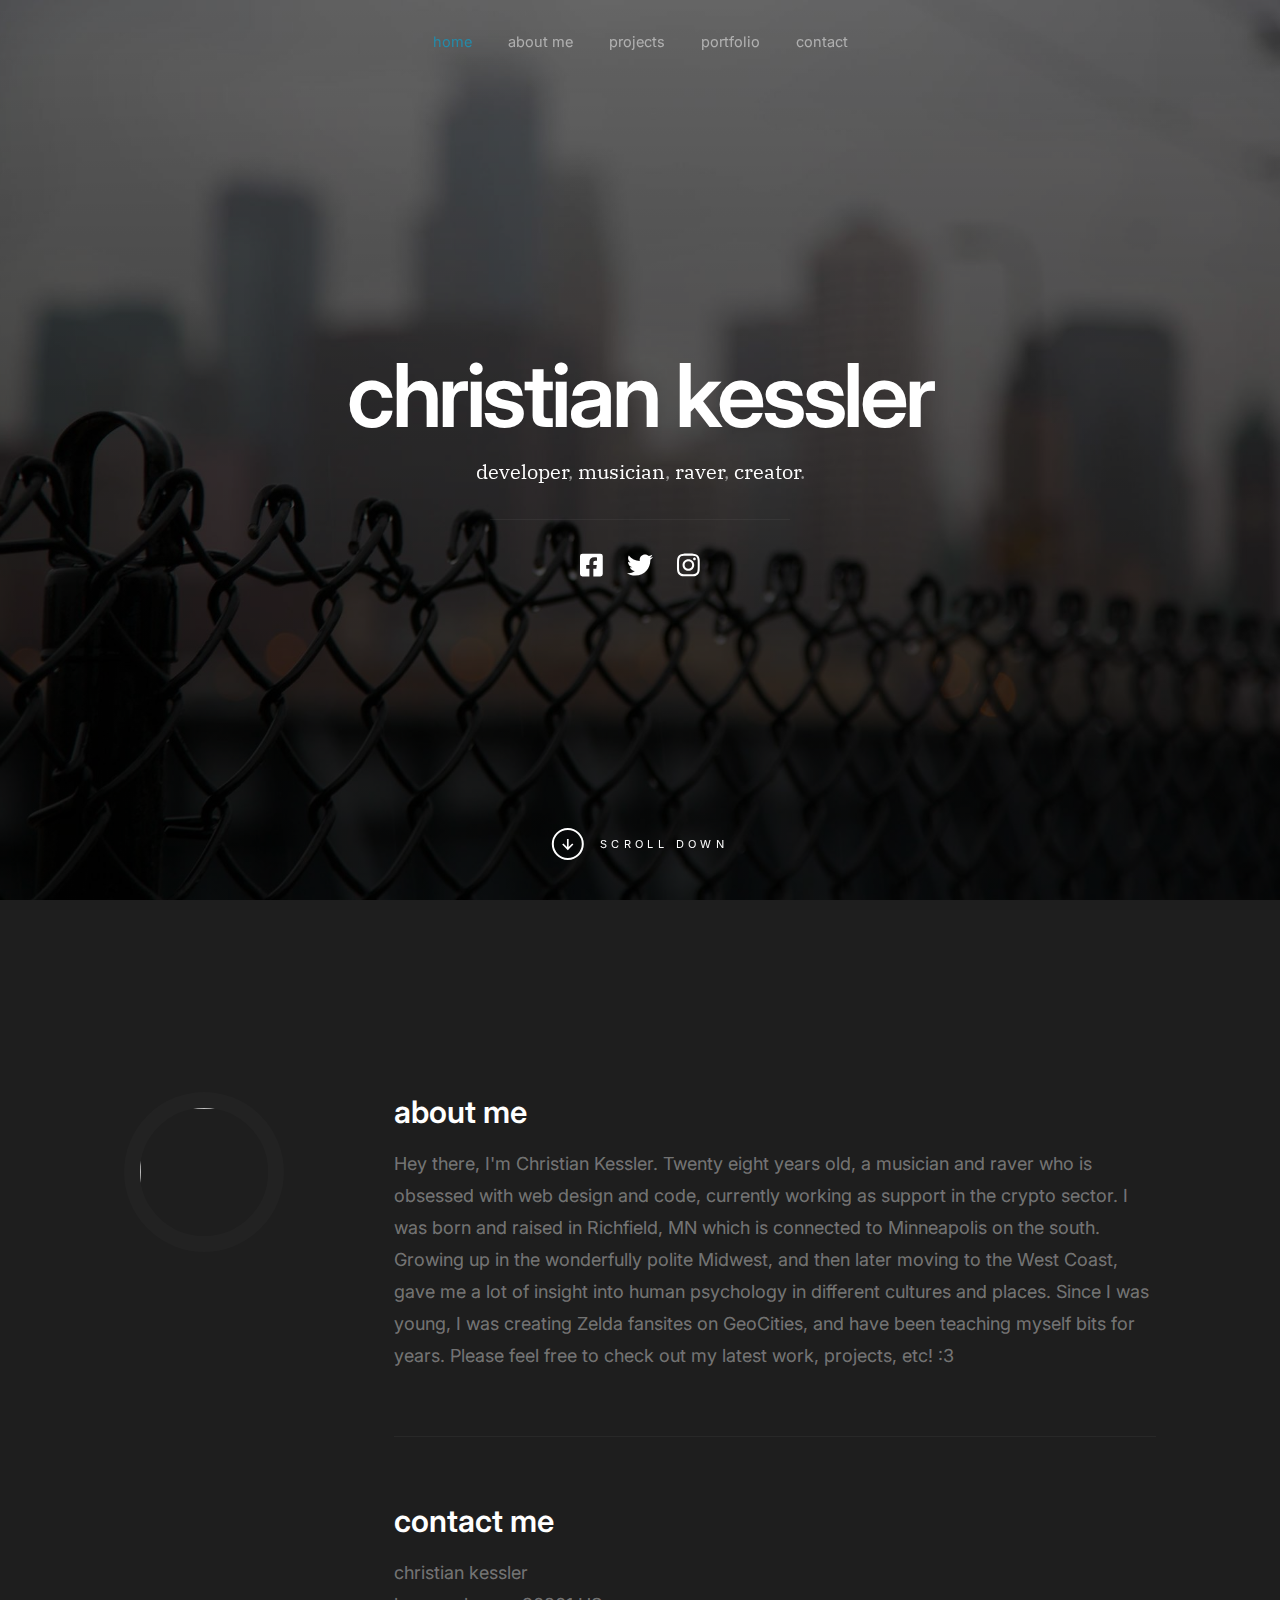
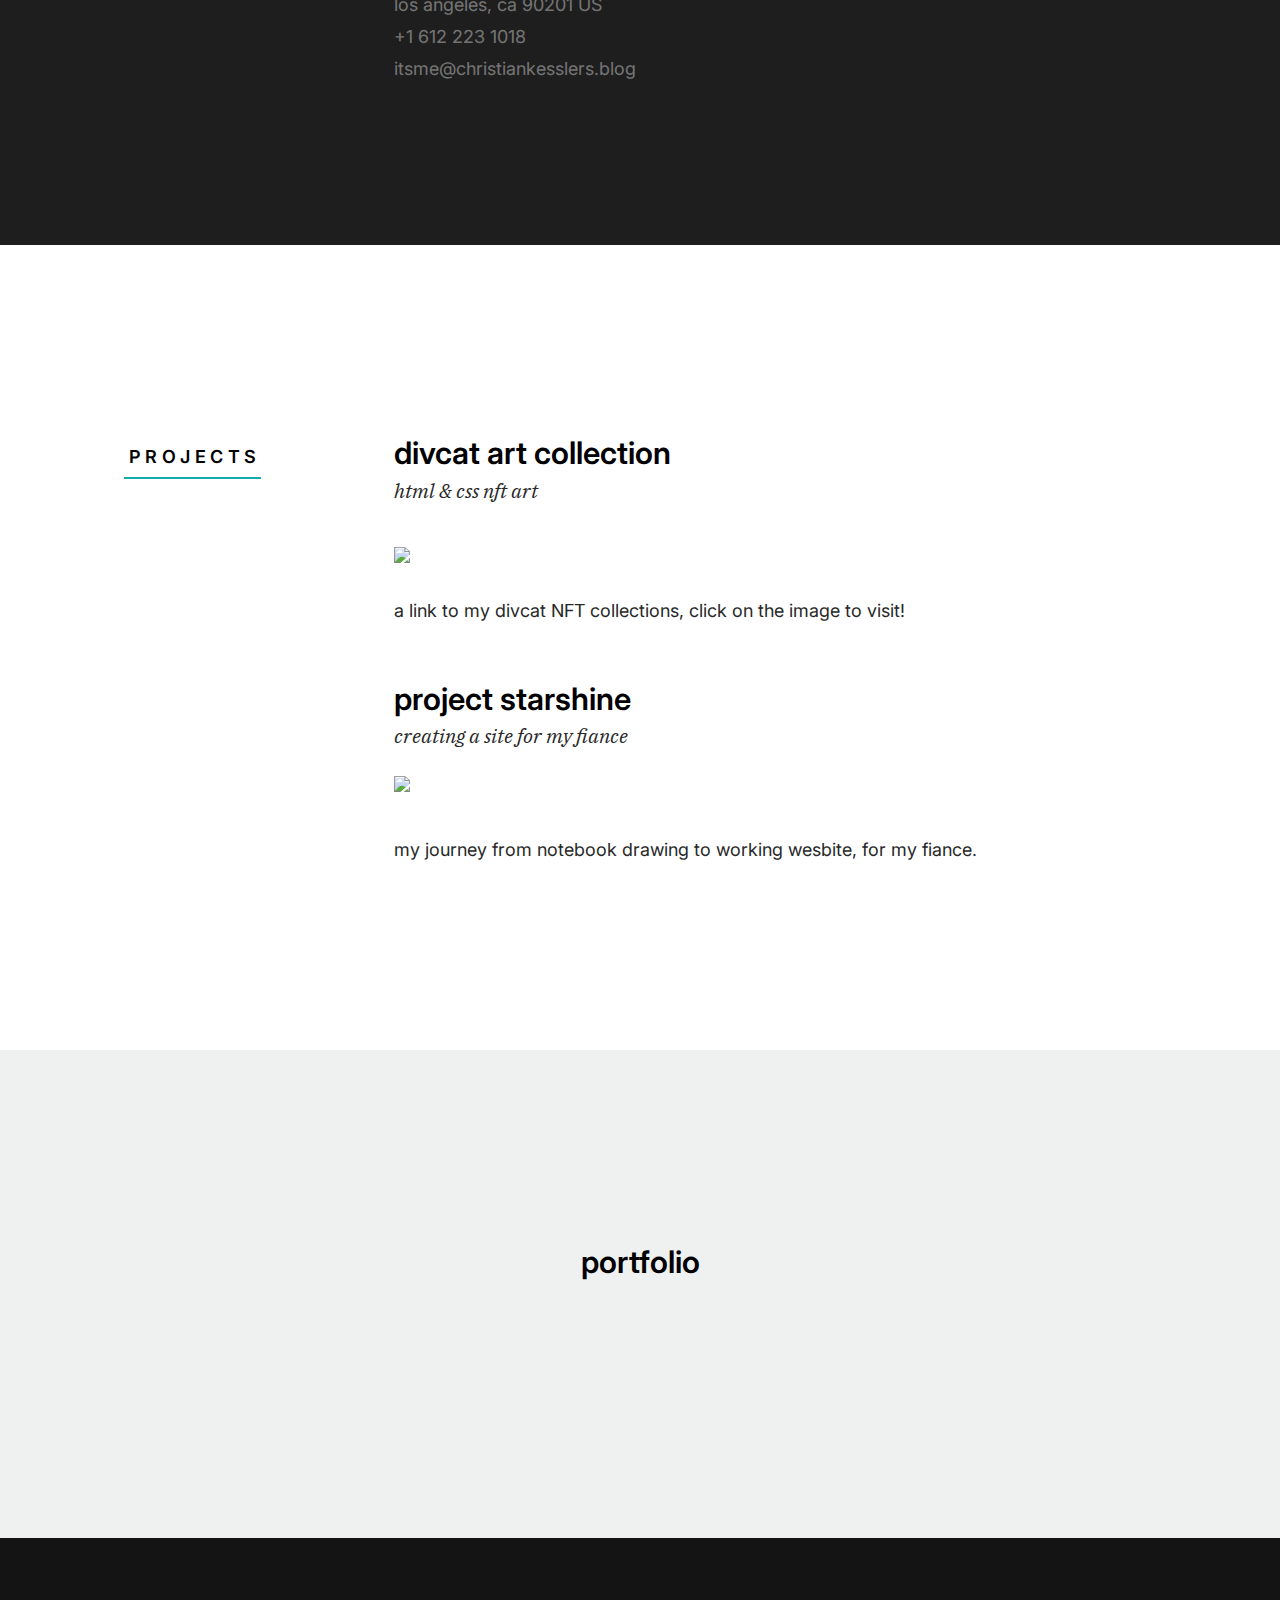
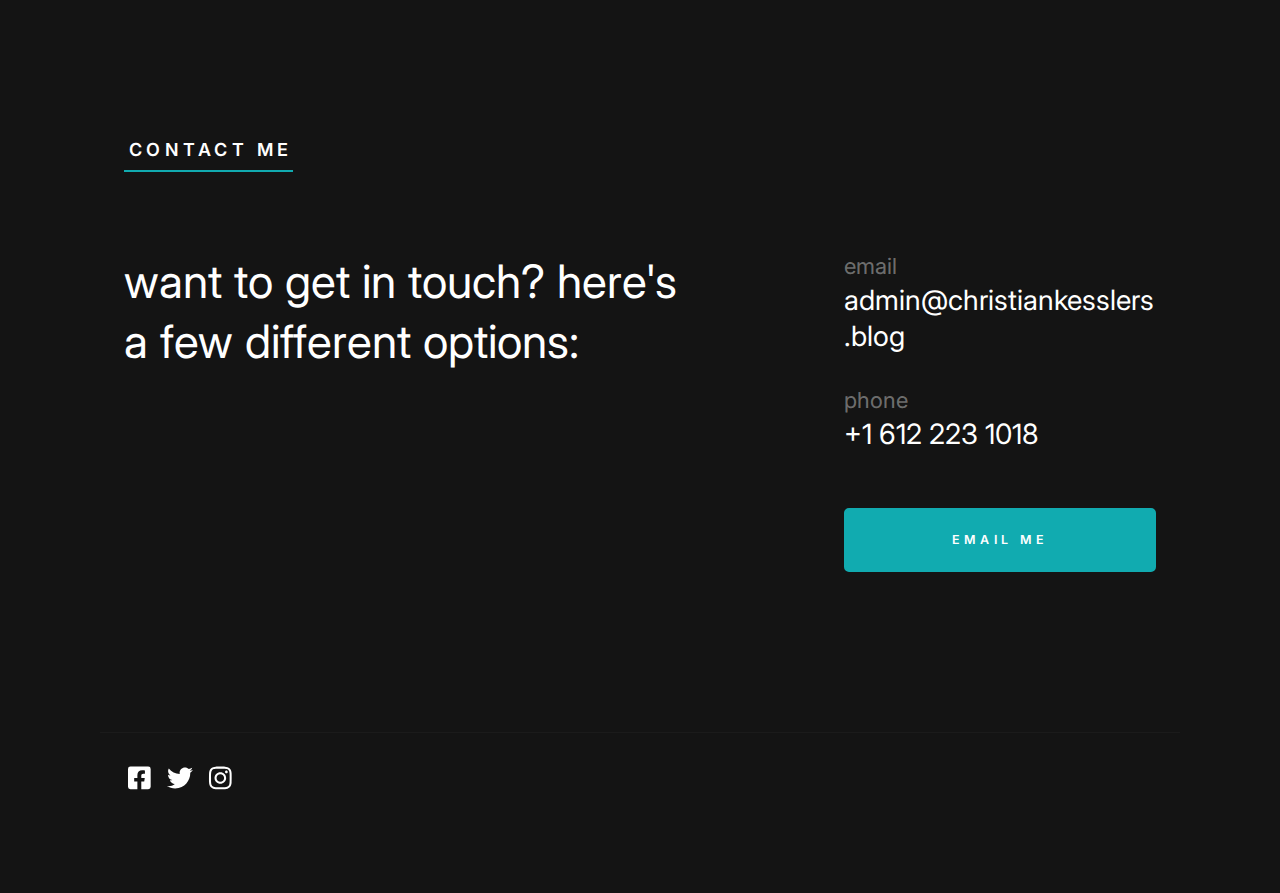
==== commit 295f9399: "Update" ====
--- a/index.html
+++ b/index.html
@@ -66,8 +66,8 @@
 
                     <div class="s-hero__content-social">
                         <a href="http://facebook.com/christiankessler/"><i class="fab fa-facebook-square" aria-hidden="true"></i></a>
-                        <a href="http://twitter.com/christianvance/"><i class="fab fa-twitter" aria-hidden="true"></i></a>
-                        <a href="http://instagram.com/richfieldraver/"><i class="fab fa-instagram" aria-hidden="true"></i></a>
+                        <a href="http://twitter.com/christianvancemn/"><i class="fab fa-twitter" aria-hidden="true"></i></a>
+                        <a href="http://instagram.com/richfieldraver"><i class="fab fa-instagram" aria-hidden="true"></i></a>
                         
 </i></a>                   
                      </div>
@@ -289,7 +289,7 @@
                                 email
                             </h5>
                             <p class="contact-block__content">
-                                <a class="mailtoui" href="mailto:itsme@christiankesslers.blog">itsme@christiankesslers.blog</a>
+                                <a class="mailtoui" href="mailto:admin@christiankesslers.blog">admin@christiankesslers.blog</a>
                             </p>
                         </div> 
 <!-- end contact-block -->
@@ -308,7 +308,7 @@
                     </div>
 
                     <div class="column large-12">
-                        <a href="mailt0:admin@christiankesslers.blog" class="mailtoui btn btn--primary h-full-width">email me</a>
+                        <a href="mailto:admin@christiankesslers.blog" class="mailtoui btn btn--primary h-full-width">email me</a>
                     </div>
                 </div> 
                 <!-- end contact-infos -->
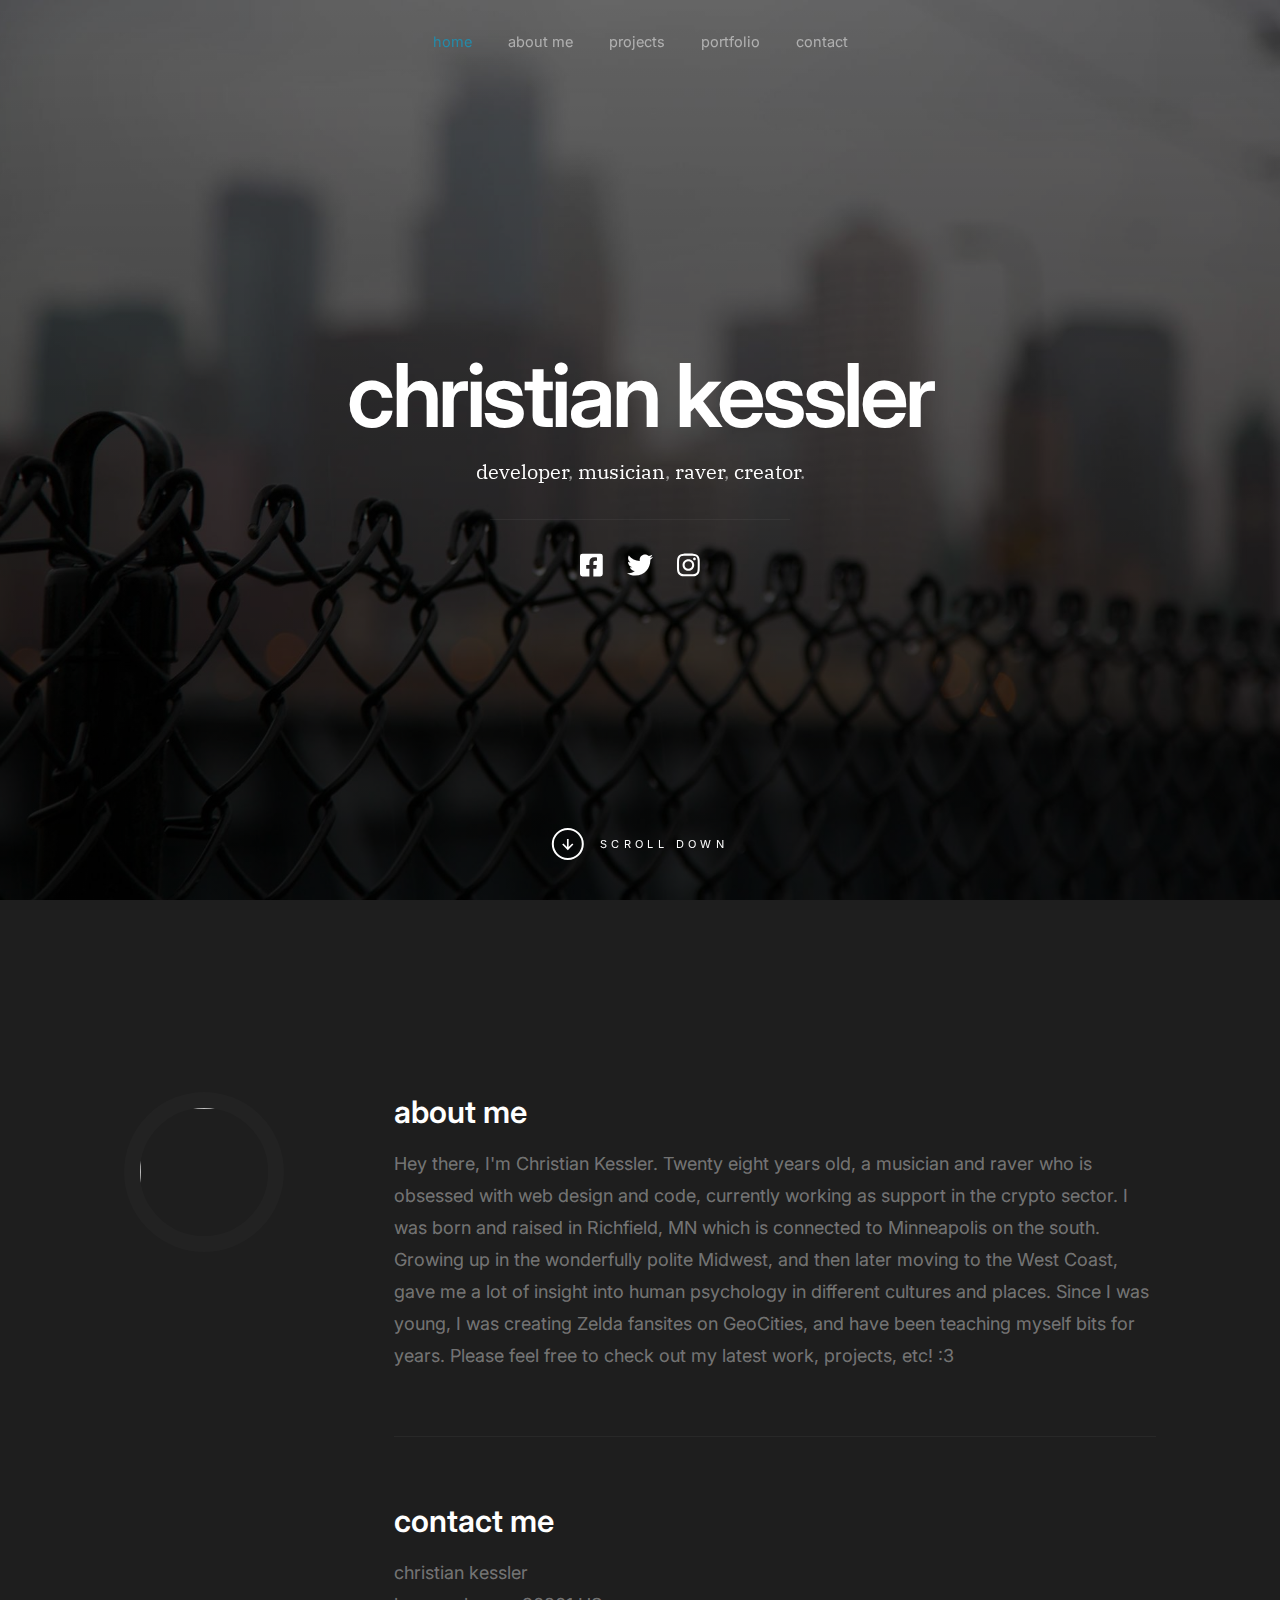
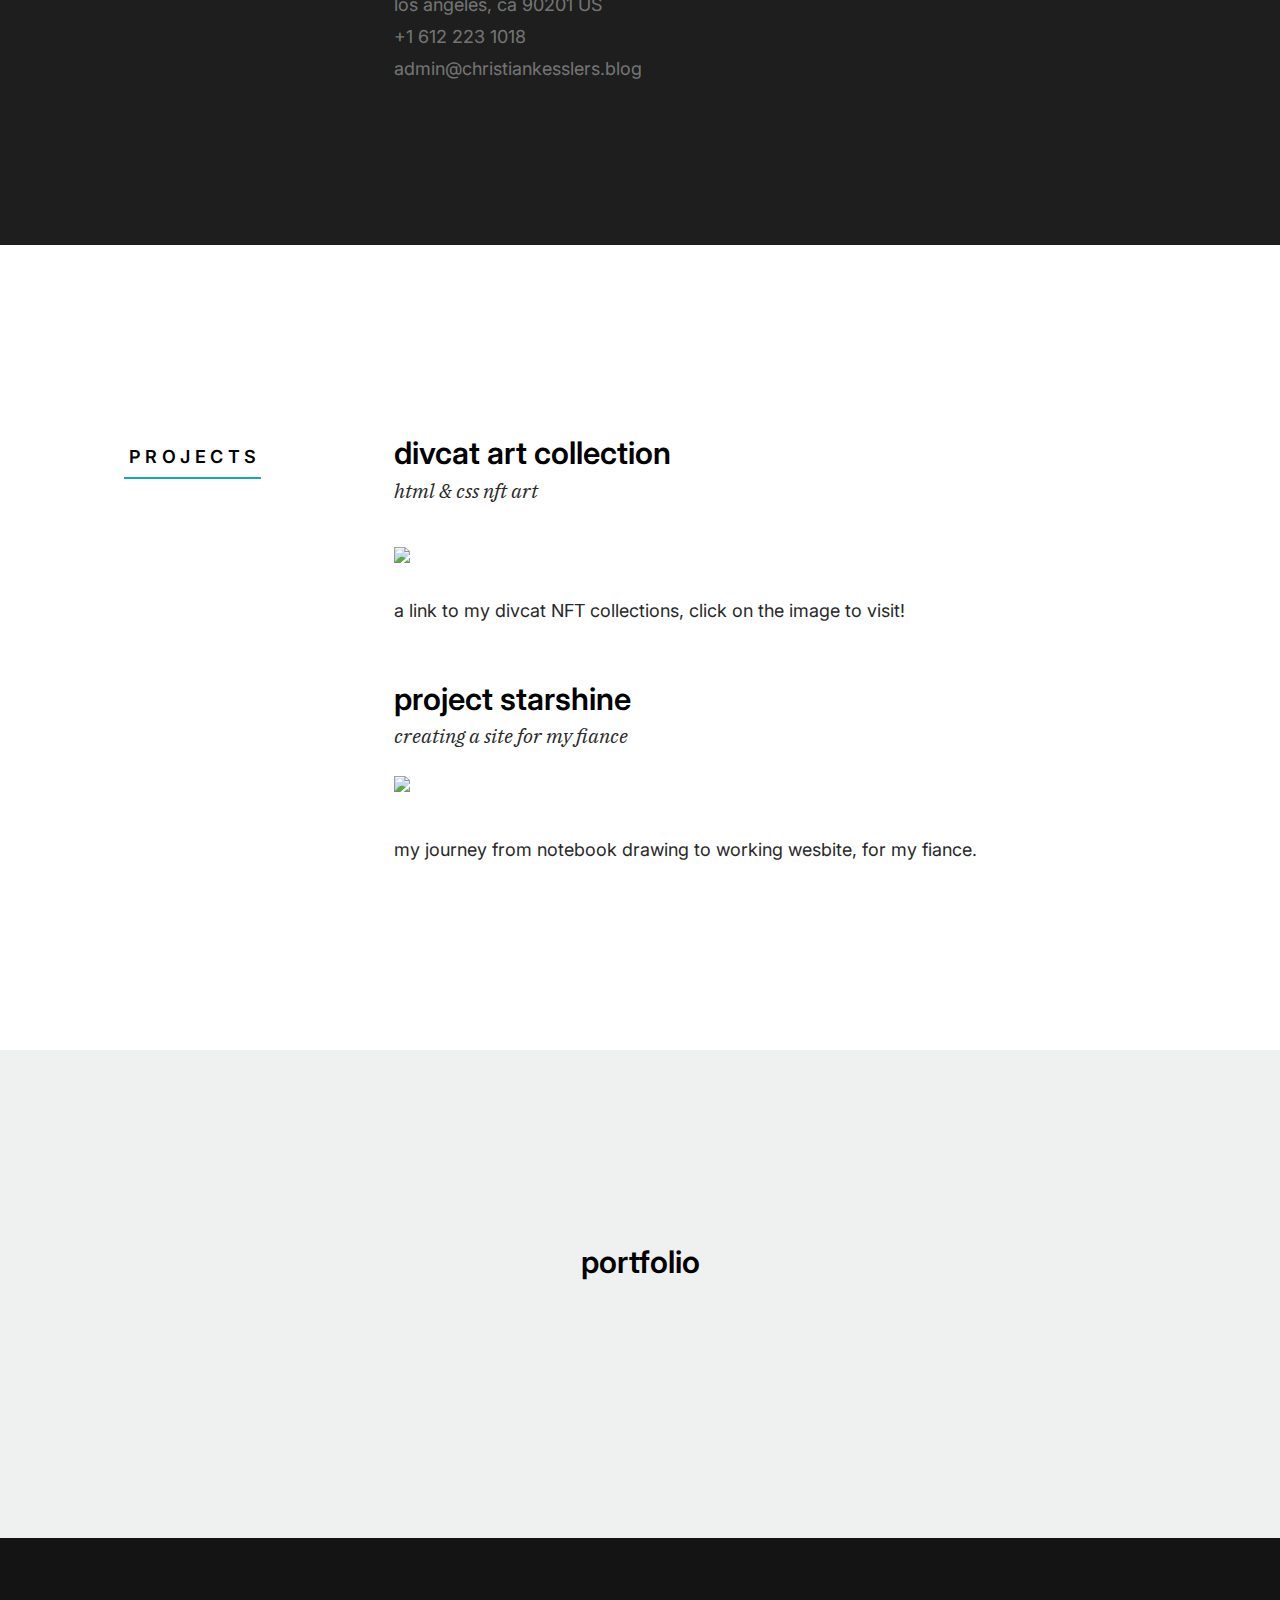
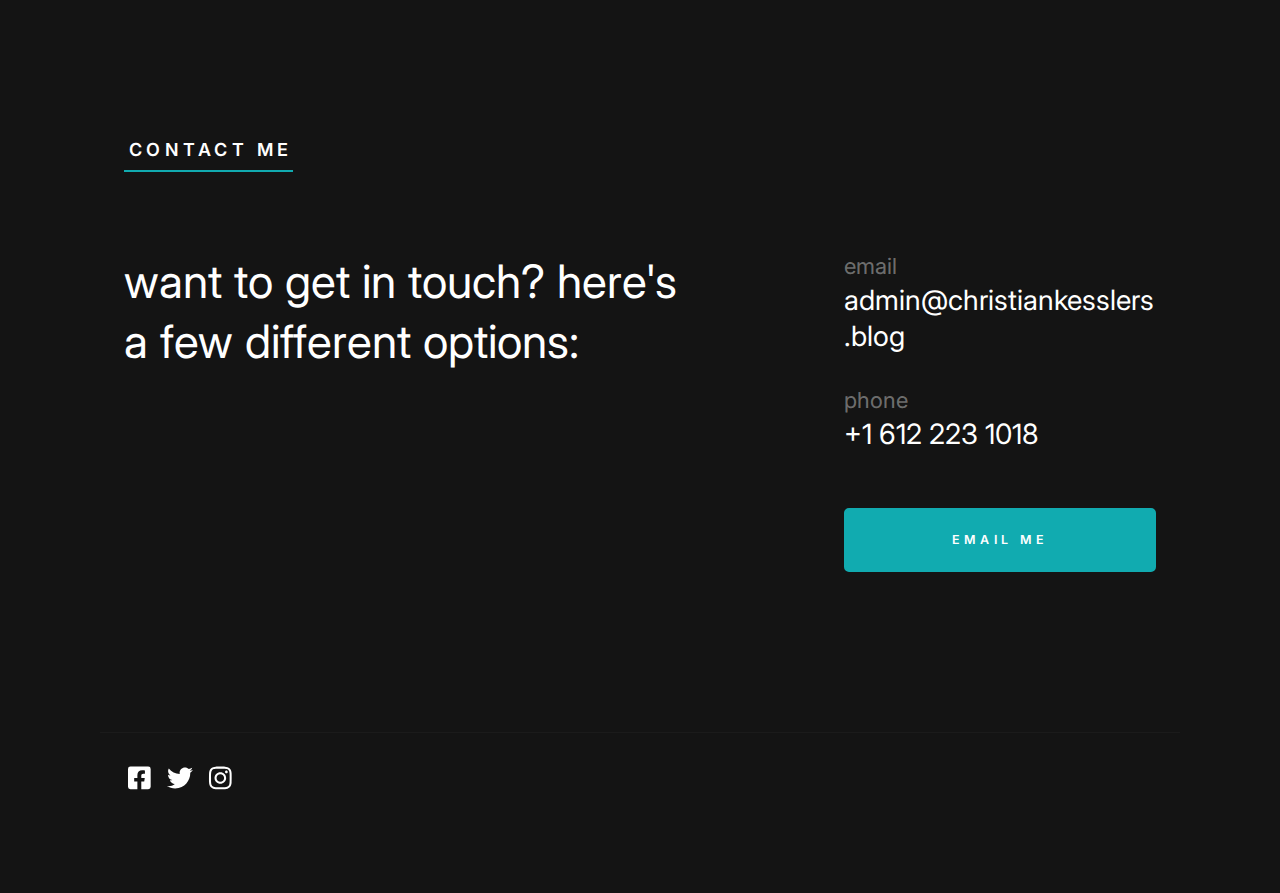
==== commit 81ddd40f: "Email Update" ====
--- a/index.html
+++ b/index.html
@@ -124,7 +124,7 @@
                         christian kessler <br>
                         los angeles, ca 90201 US <br>
                         <a href="tel:+16122231018">+1 612 223 1018</a> <br>
-                        <a href="mailto:itsme@christiankesslers.blog">itsme@christiankesslers.blog</a>
+                        <a href="mailto:admin@christiankesslers.blog">admin@christiankesslers.blog</a>
                         </p>
                         
                     </div>
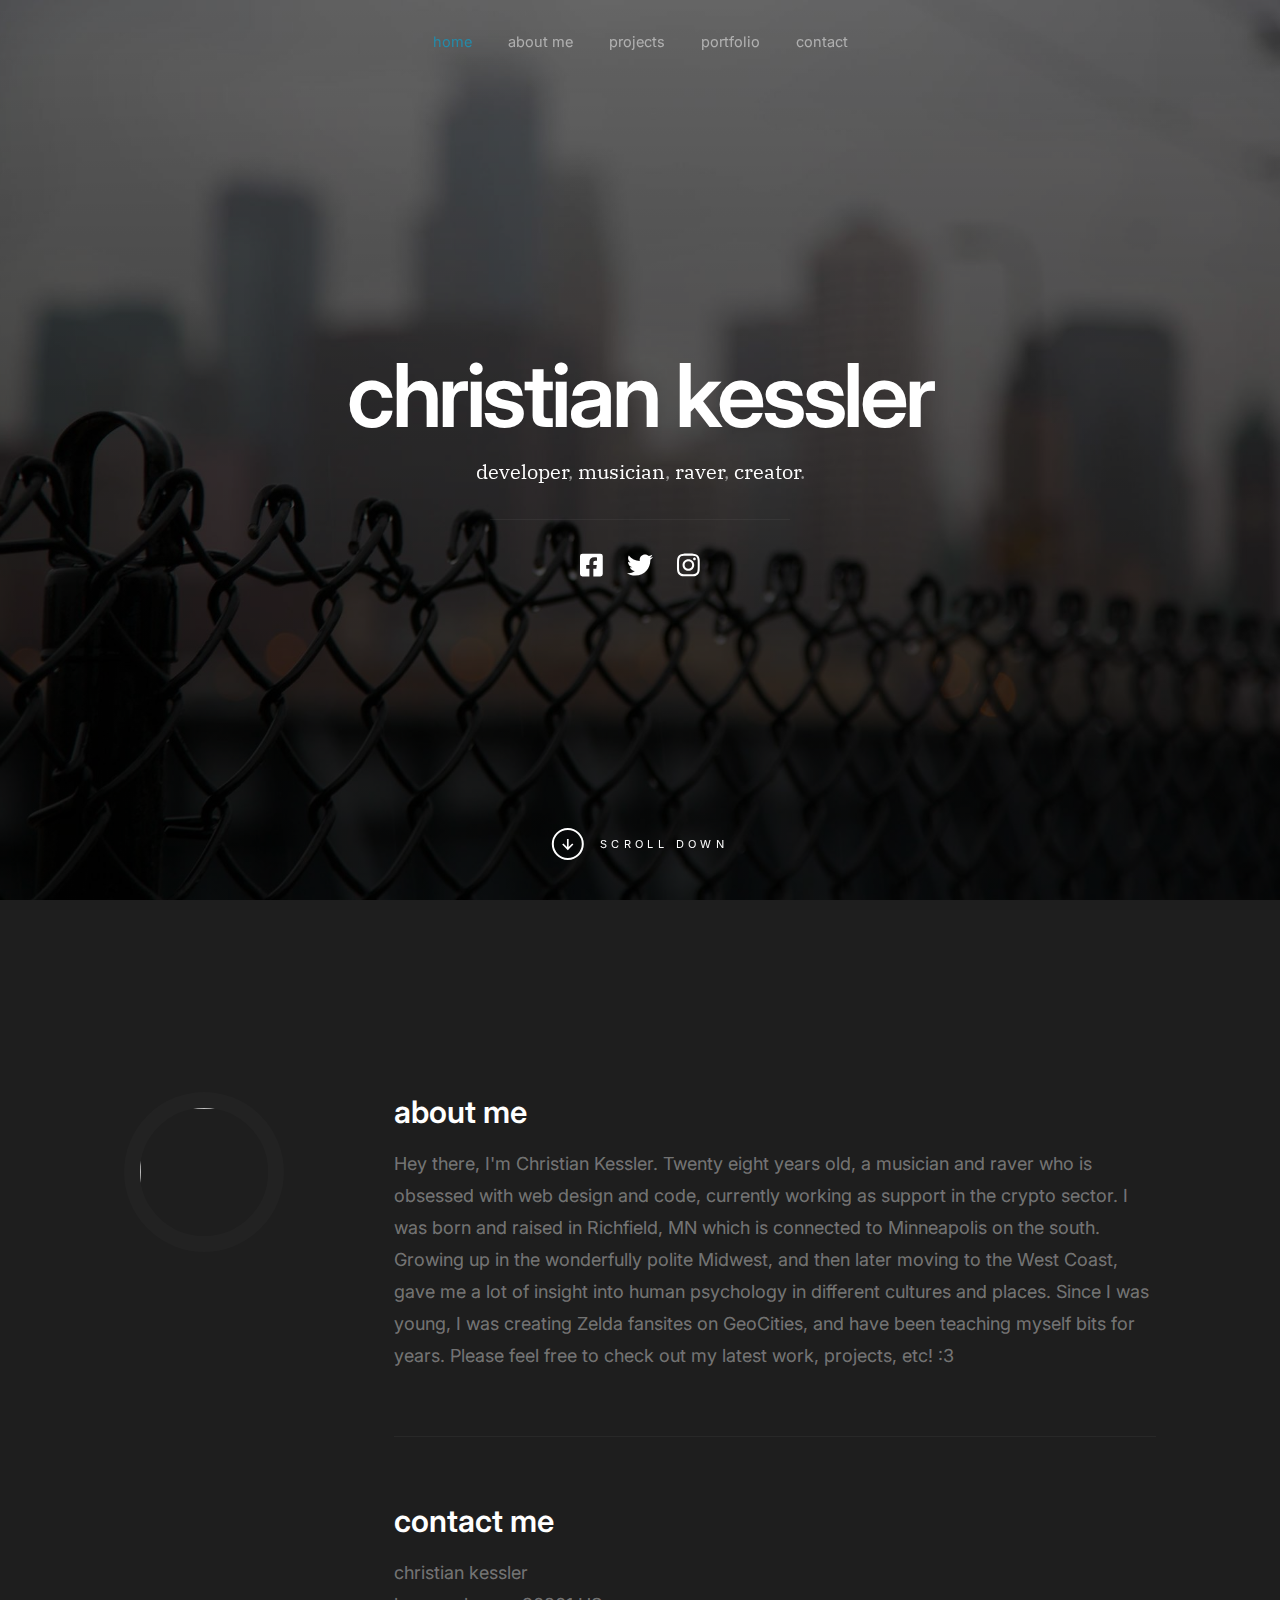
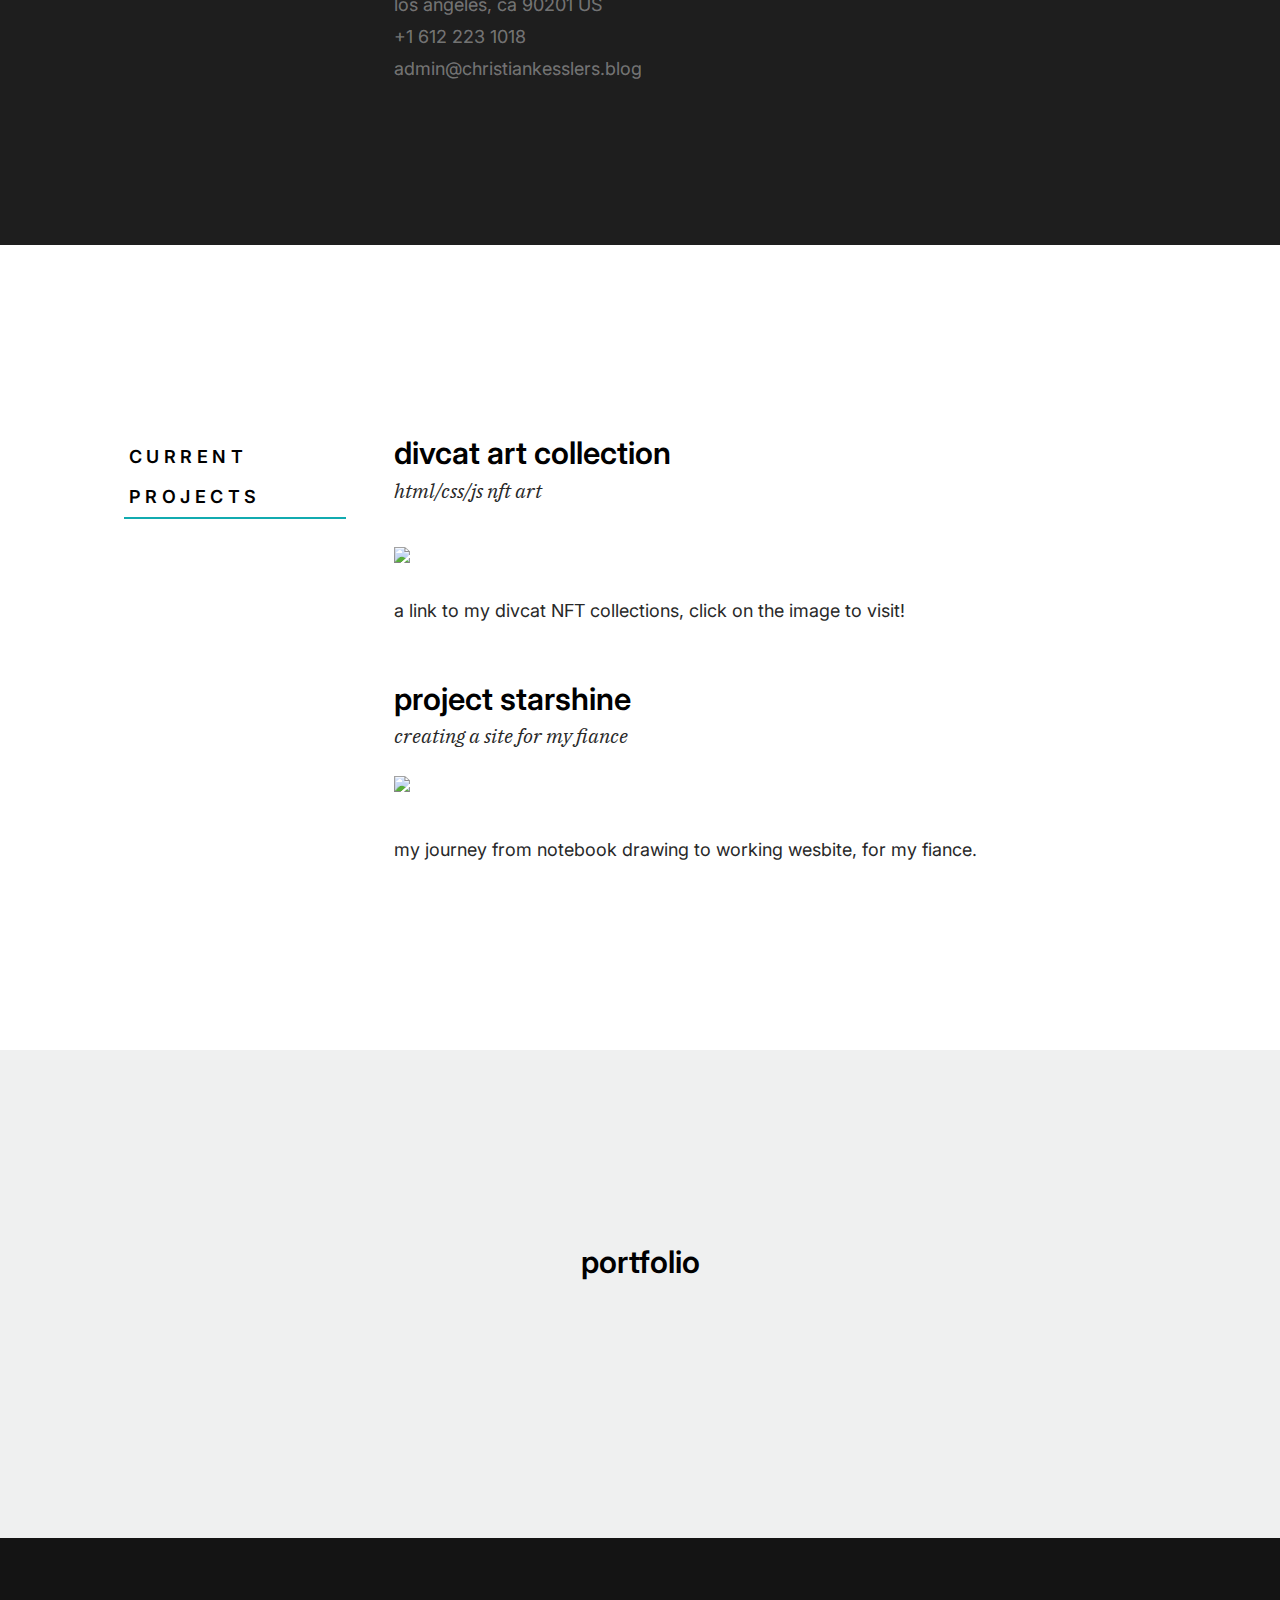
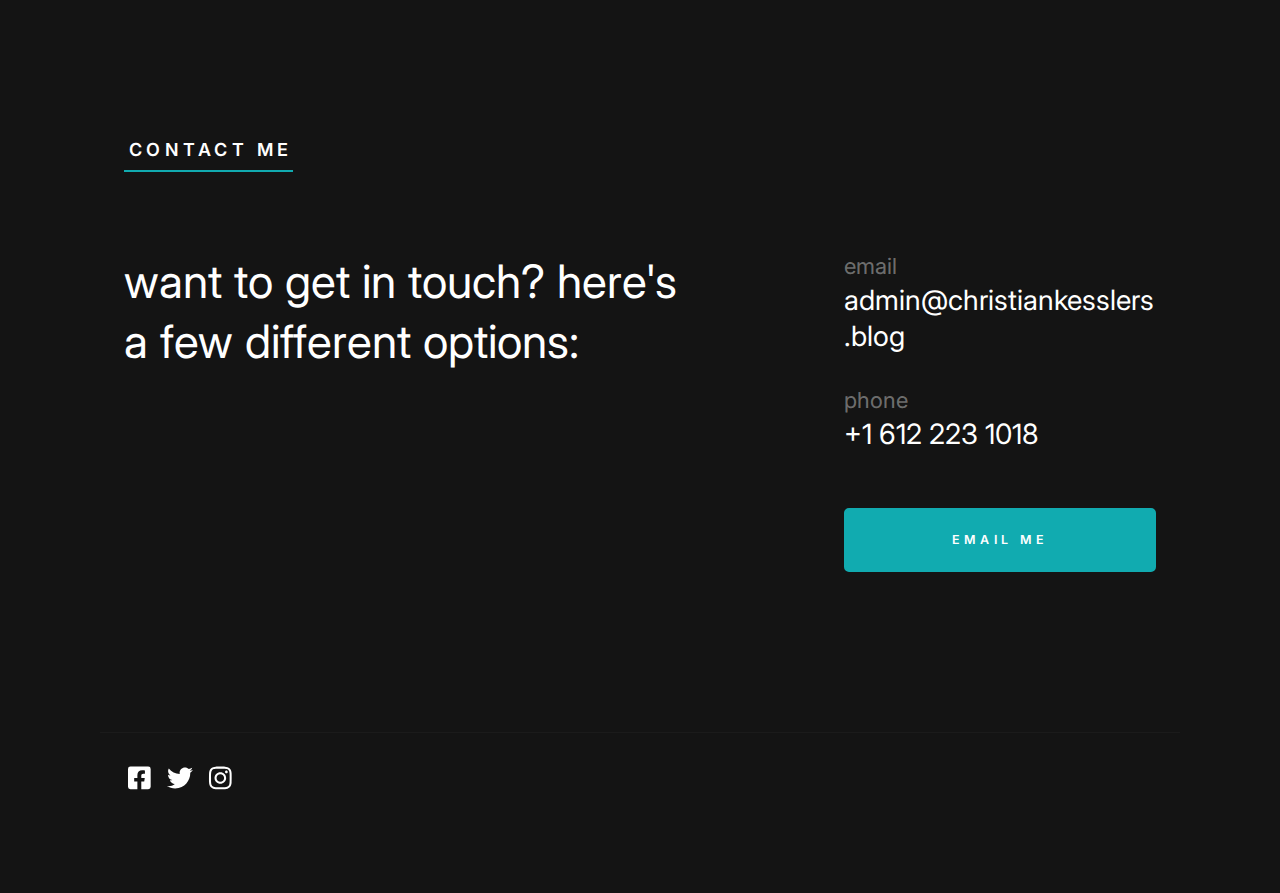
==== commit 1d9b5e2a: "ANother Update" ====
--- a/index.html
+++ b/index.html
@@ -130,18 +130,21 @@
                     </div>
                 </div>
             </div>
-        </div> <!-- end row -->
-
-    </section> <!-- end s-about -->
-
-
-    <!-- resume
-    ================================================== -->
+        </div> 
+        
+        <!-- end row -->
+
+    </section> 
+    
+    <!-- end s-about -->
+
+
+    <!-- resume -->
     <section id="resume" class="s-resume target-section">
         
         <div class="row s-resume__section">
             <div class="column large-3 tab-12">
-                <h3 class="section-header-allcaps">projects</h3>
+                <h3 class="section-header-allcaps">current projects</h3>
             </div>
             <div class="column large-9 tab-12">
                 <div class="resume-block">
@@ -149,7 +152,7 @@
                     <div class="resume-block__header">
                         <h4 class="h3">divcat art collection</h4>
                         <p class="resume-block__header-meta">
-                            <span>html & css nft art</span> 
+                            <span>html/css/js nft art</span> 
                         </p>
                     </div>
 
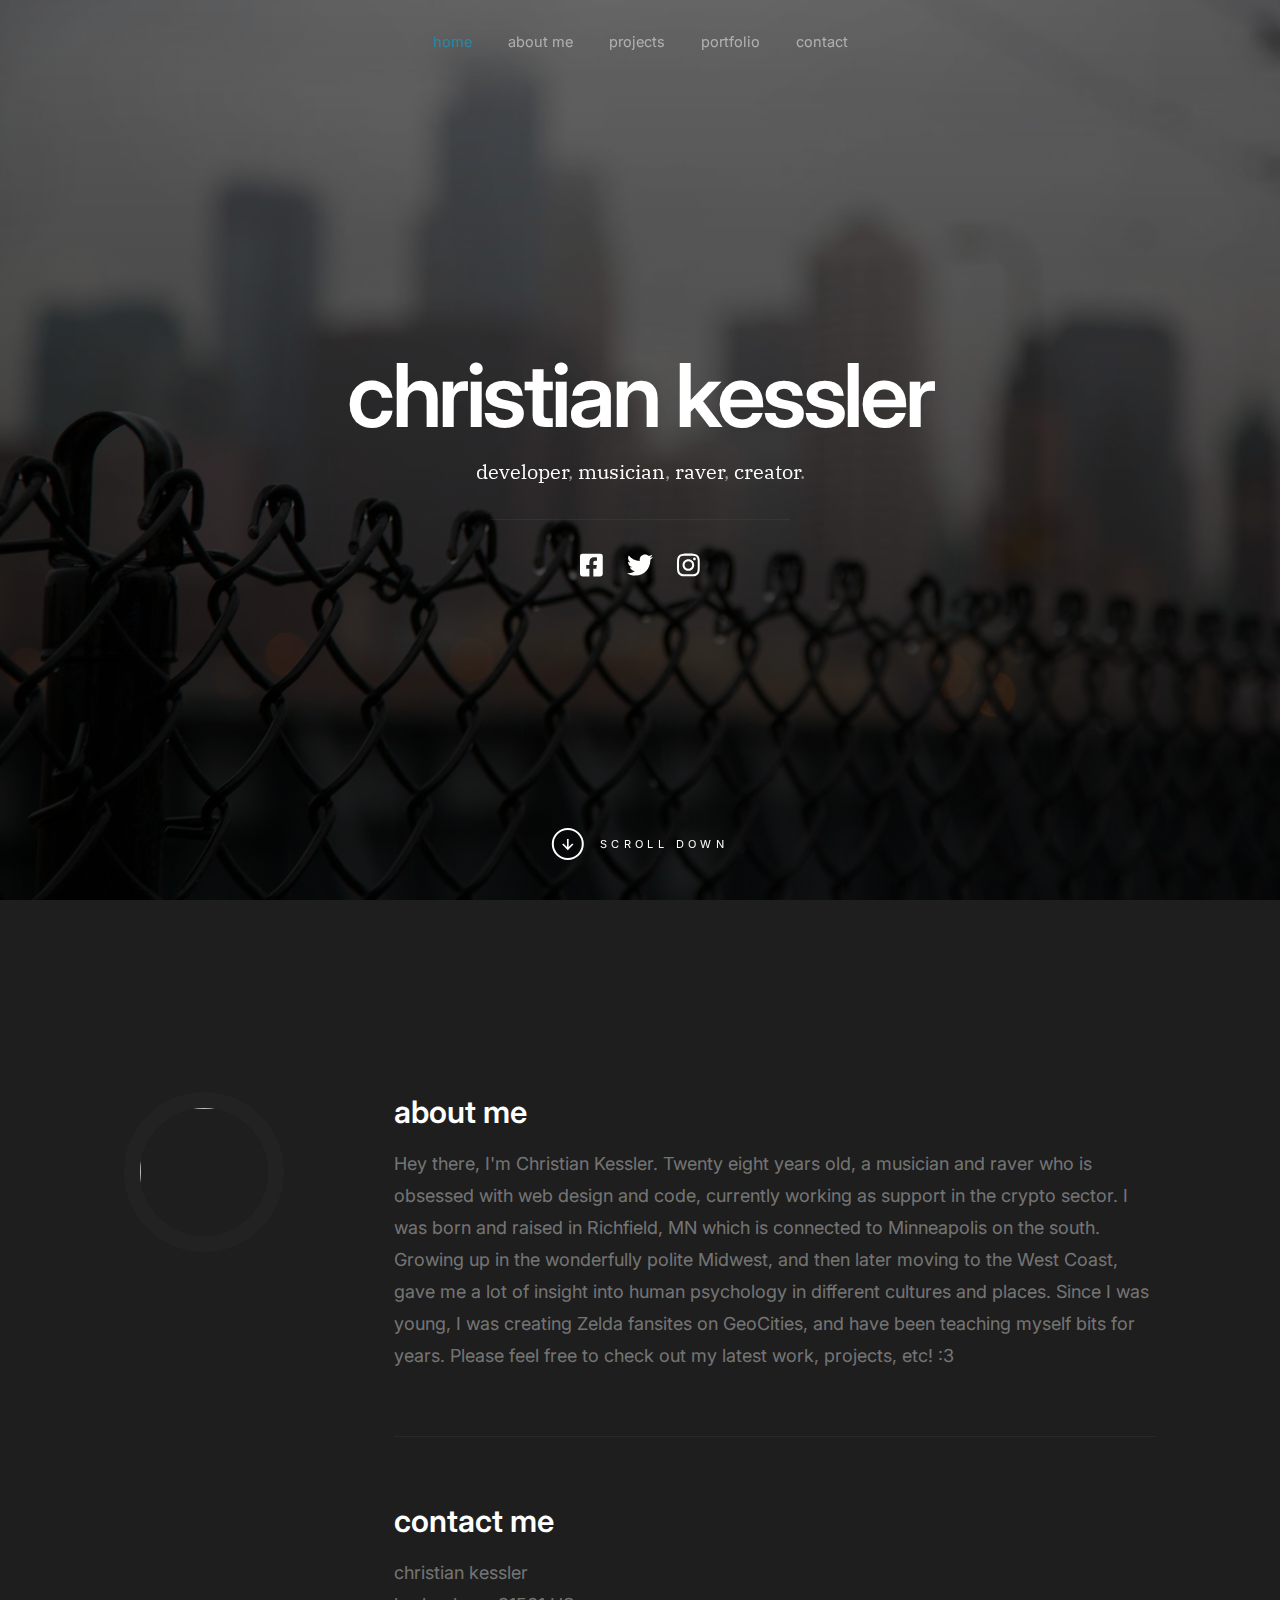
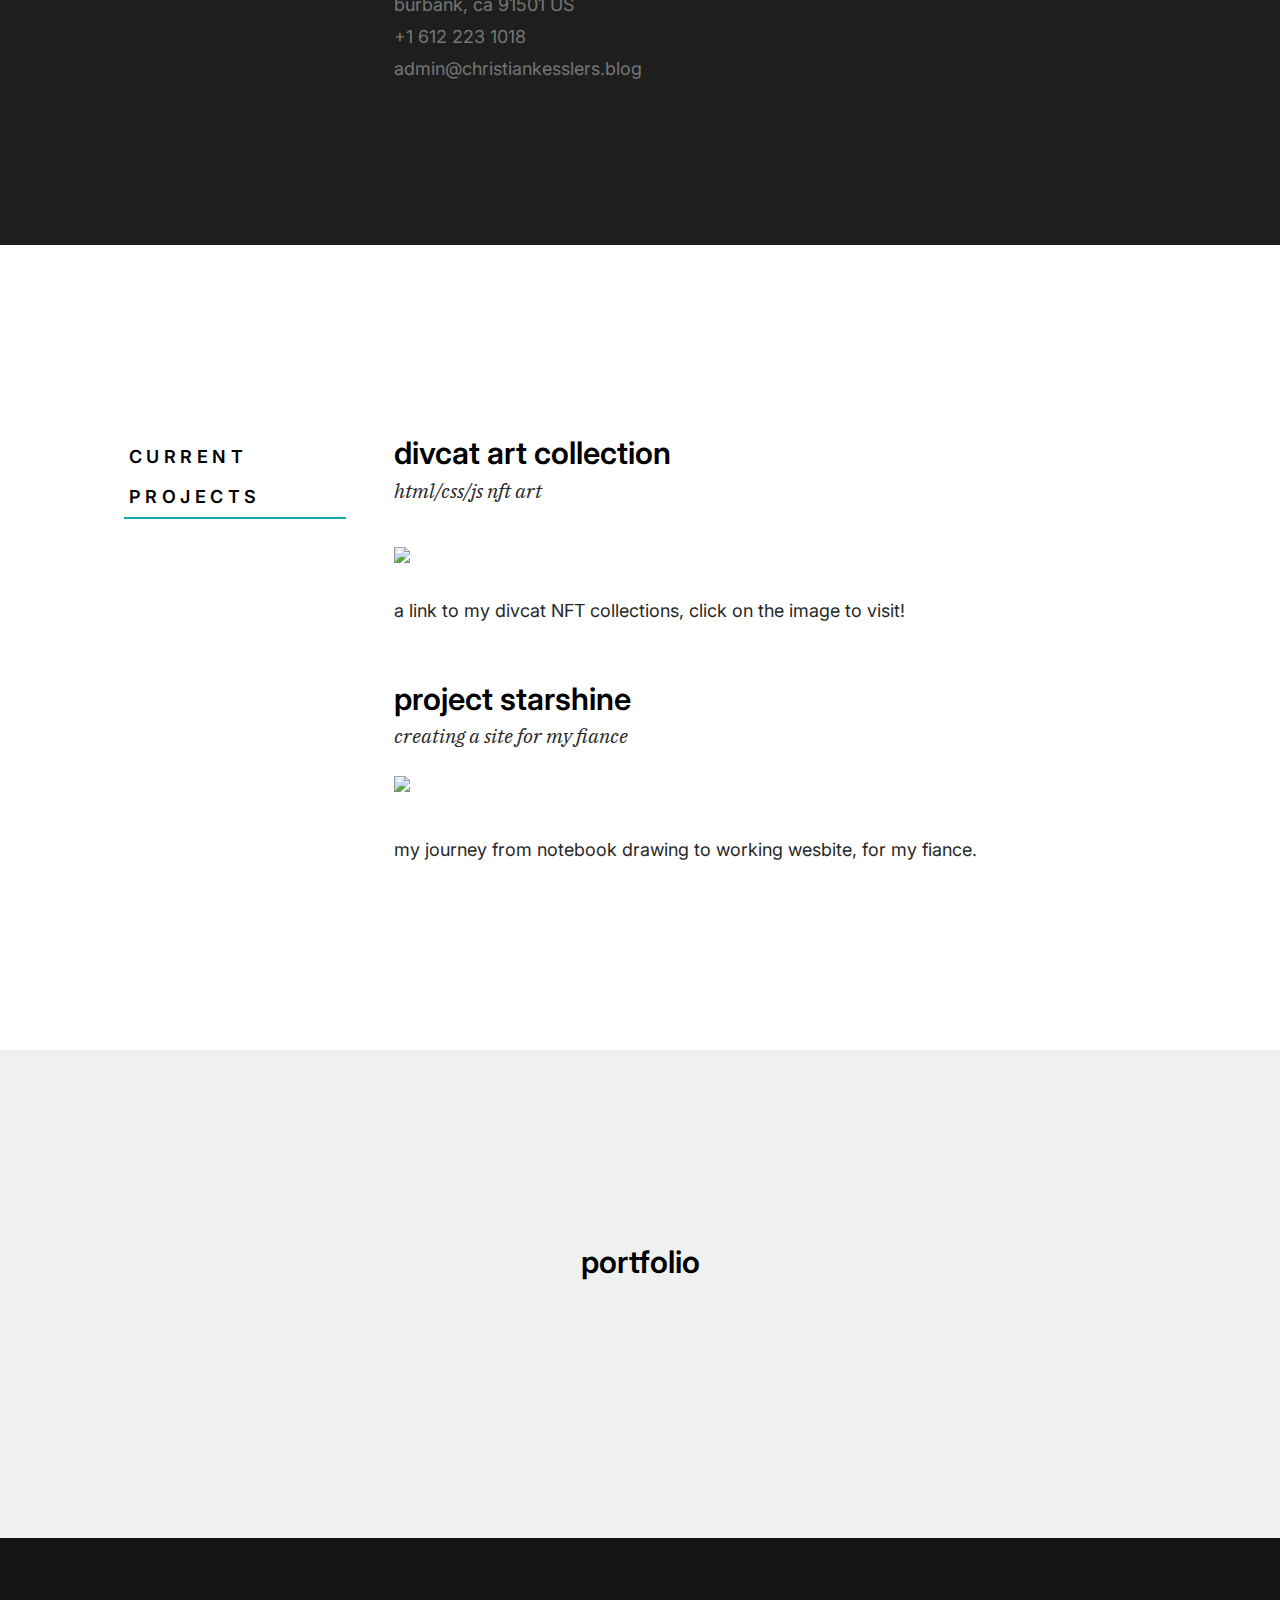
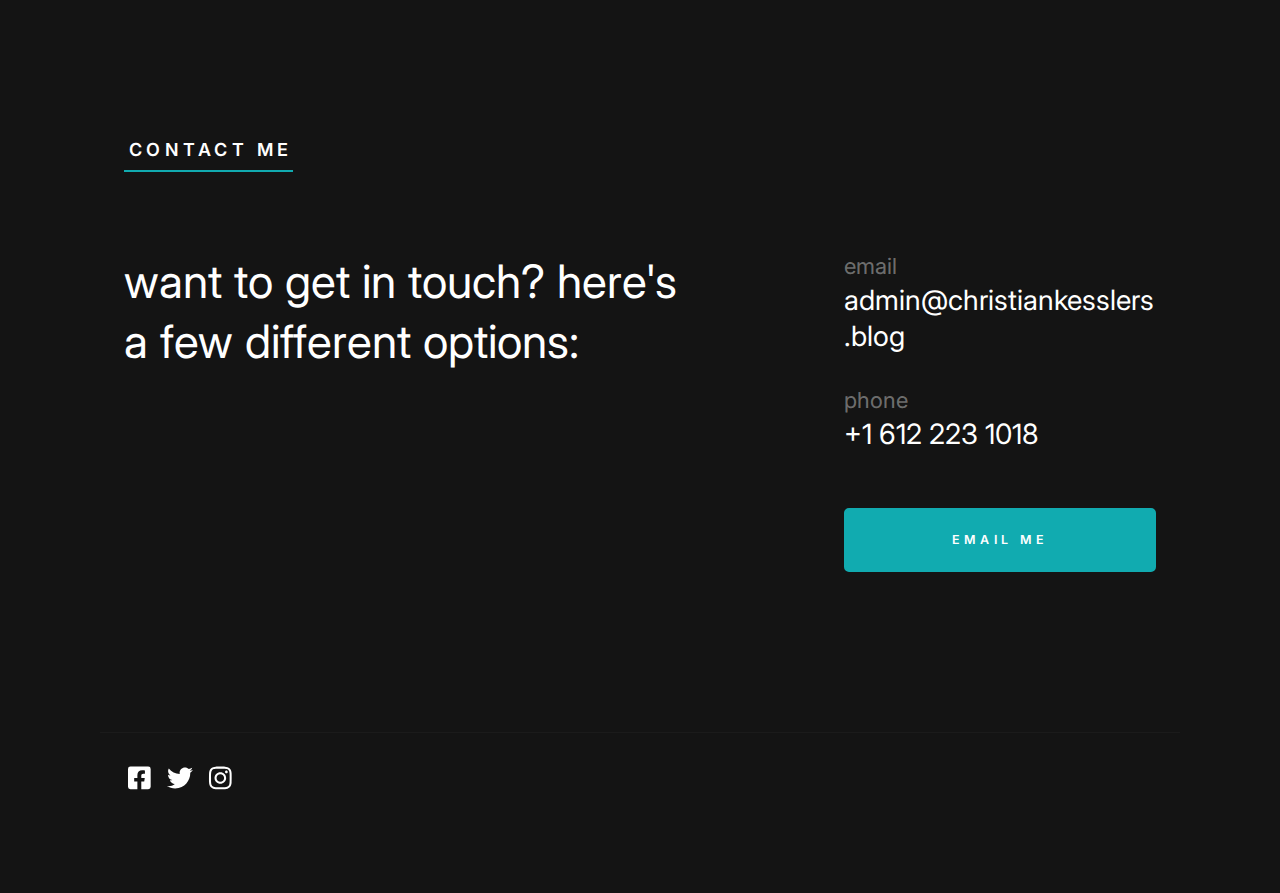
==== commit e15df554: "Update index.html" ====
--- a/index.html
+++ b/index.html
@@ -122,7 +122,7 @@
     
                         <p>
                         christian kessler <br>
-                        los angeles, ca 90201 US <br>
+                        burbank, ca 91501 US <br>
                         <a href="tel:+16122231018">+1 612 223 1018</a> <br>
                         <a href="mailto:admin@christiankesslers.blog">admin@christiankesslers.blog</a>
                         </p>
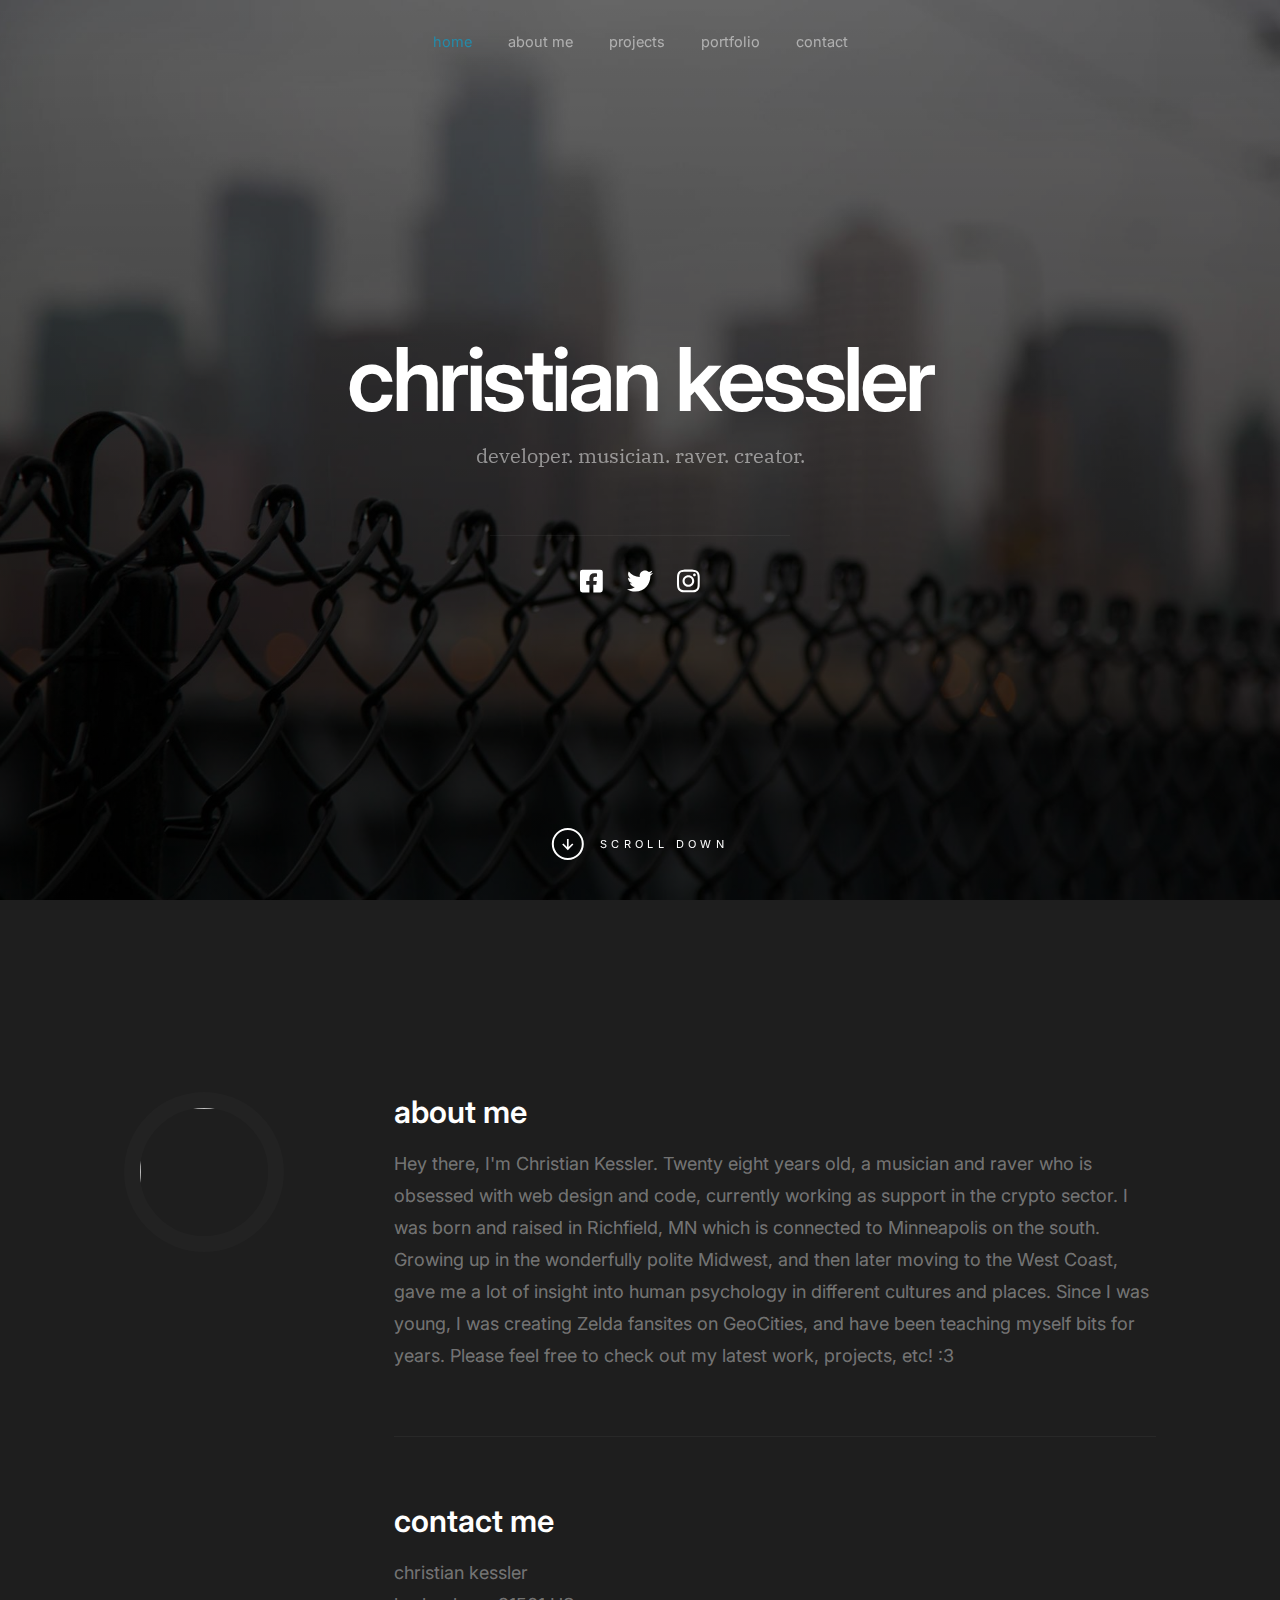
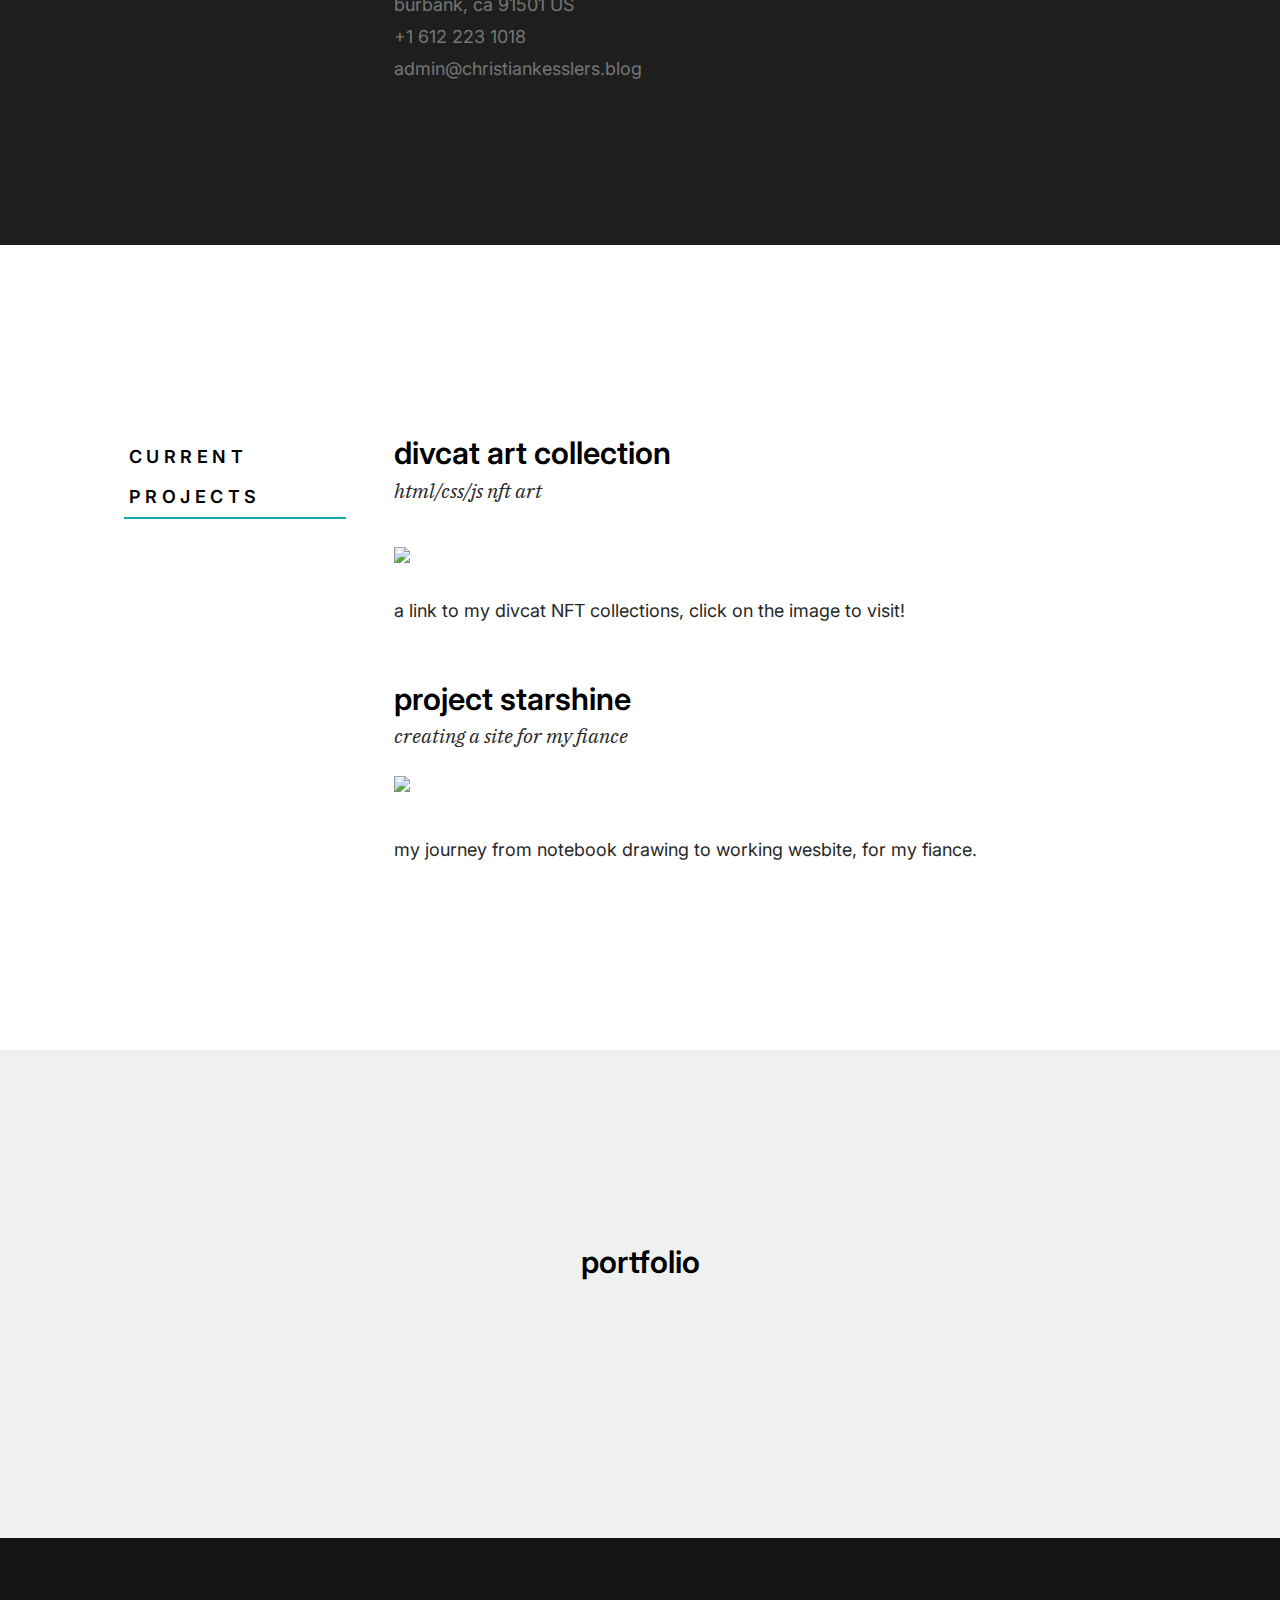
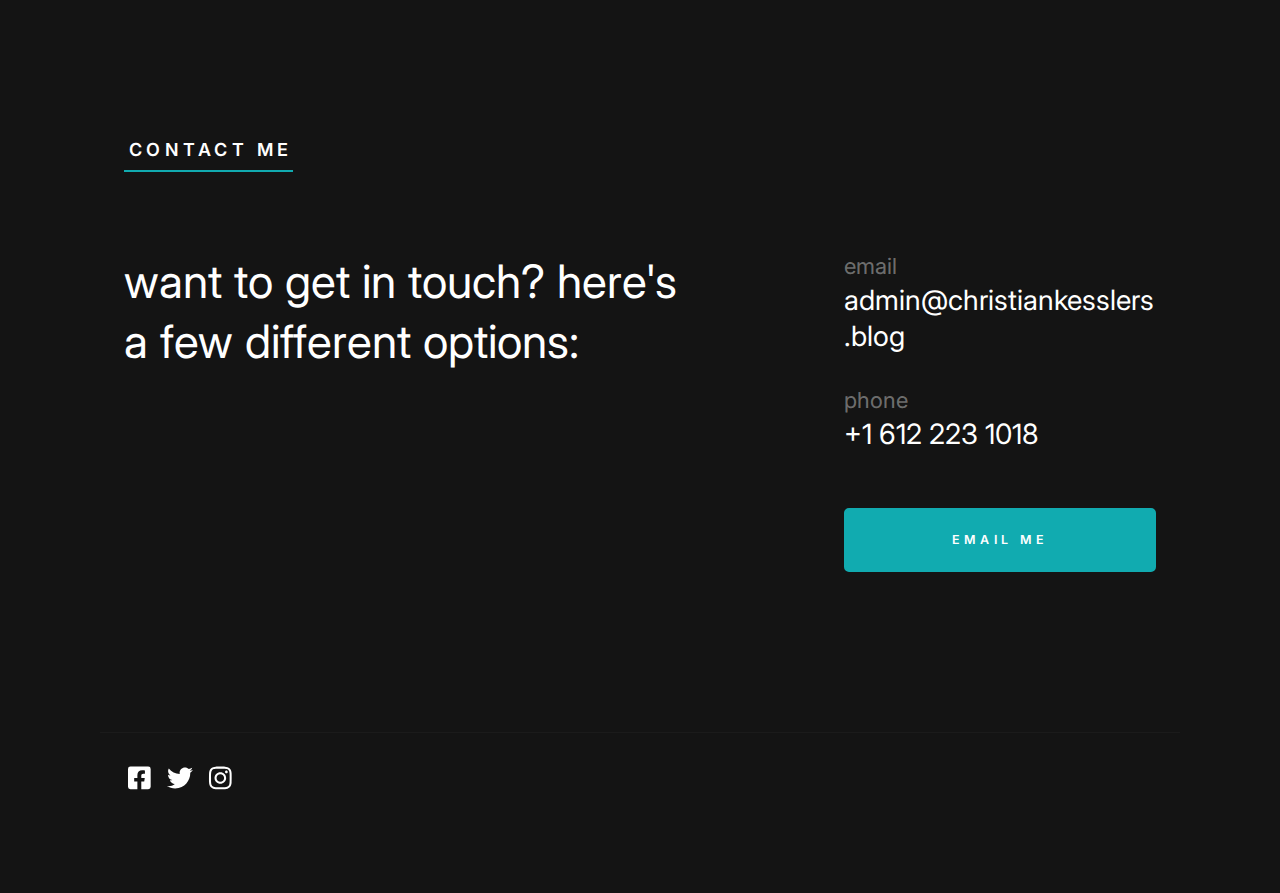
==== commit 4df20a44: "Update index.html" ====
--- a/index.html
+++ b/index.html
@@ -59,10 +59,10 @@
 
                 <div class="s-hero__content-about">
 
-                    <h1>christian kessler</h1>
-
-                    <h3>
-                    <span>developer</span>, <span>musician</span>, <span>raver</span>, <span>creator</span>.               </h3>
+                    <link href="https://fonts.googleapis.com/css2?family=Inter:wght@400;411;500;600;700;800&display=swap" rel="stylesheet">
+
+<h1 id="headline">christian&nbsp;kessler</h1>
+<h3><p>developer. musician. raver. creator.</p>               </h3>
 
                     <div class="s-hero__content-social">
                         <a href="http://facebook.com/christiankessler/"><i class="fab fa-facebook-square" aria-hidden="true"></i></a>
